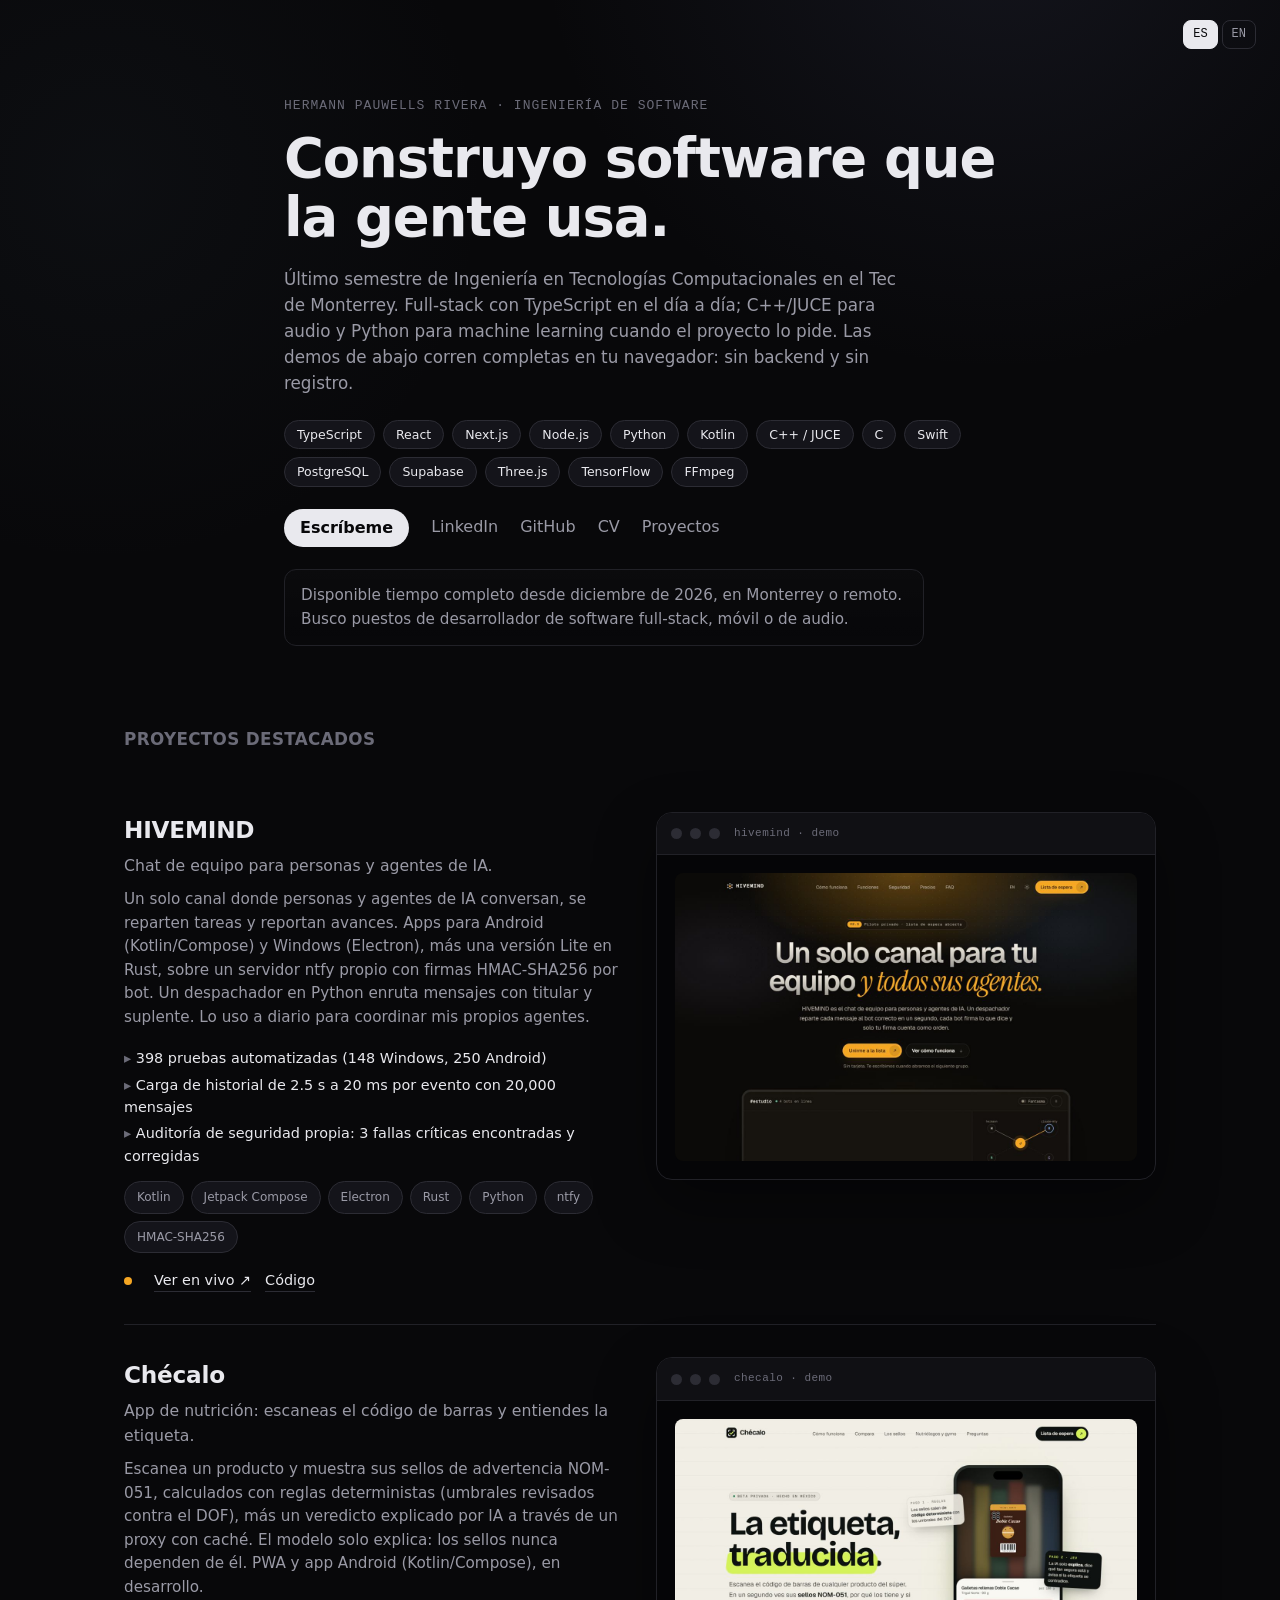
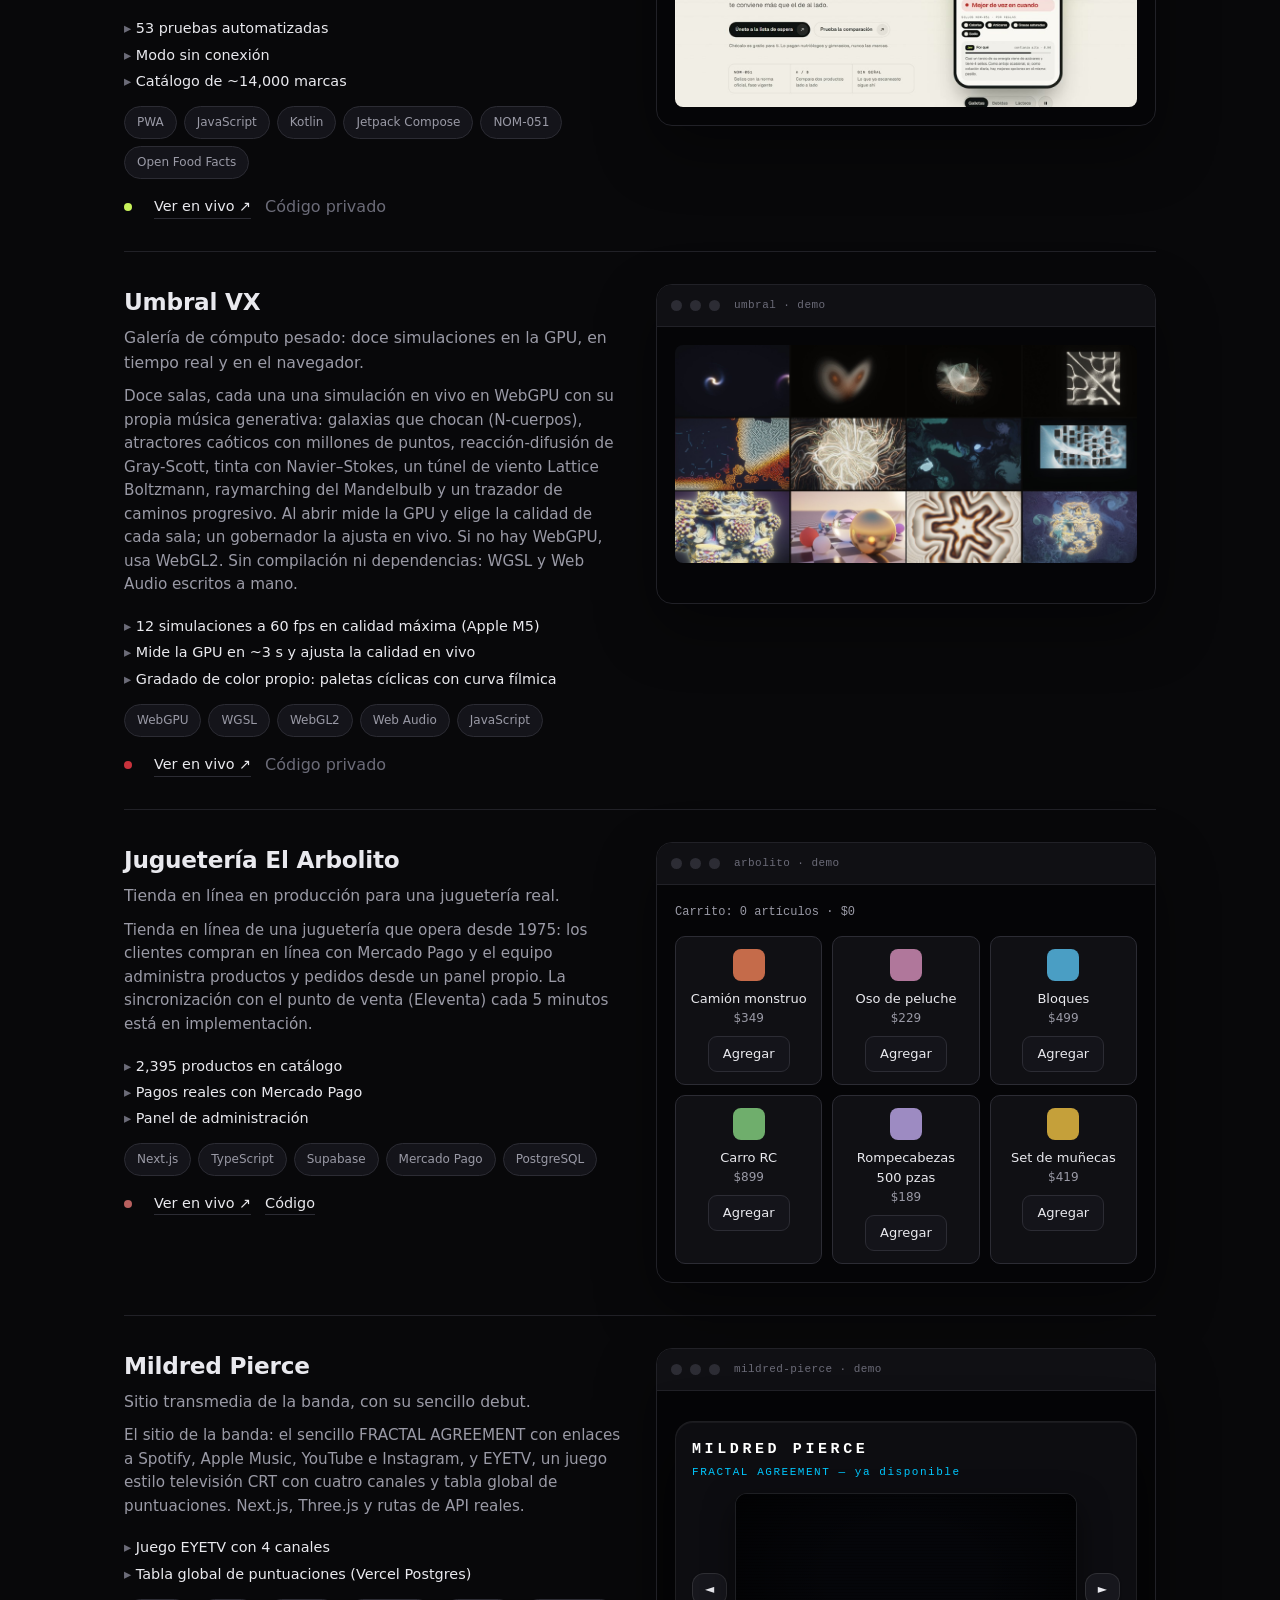
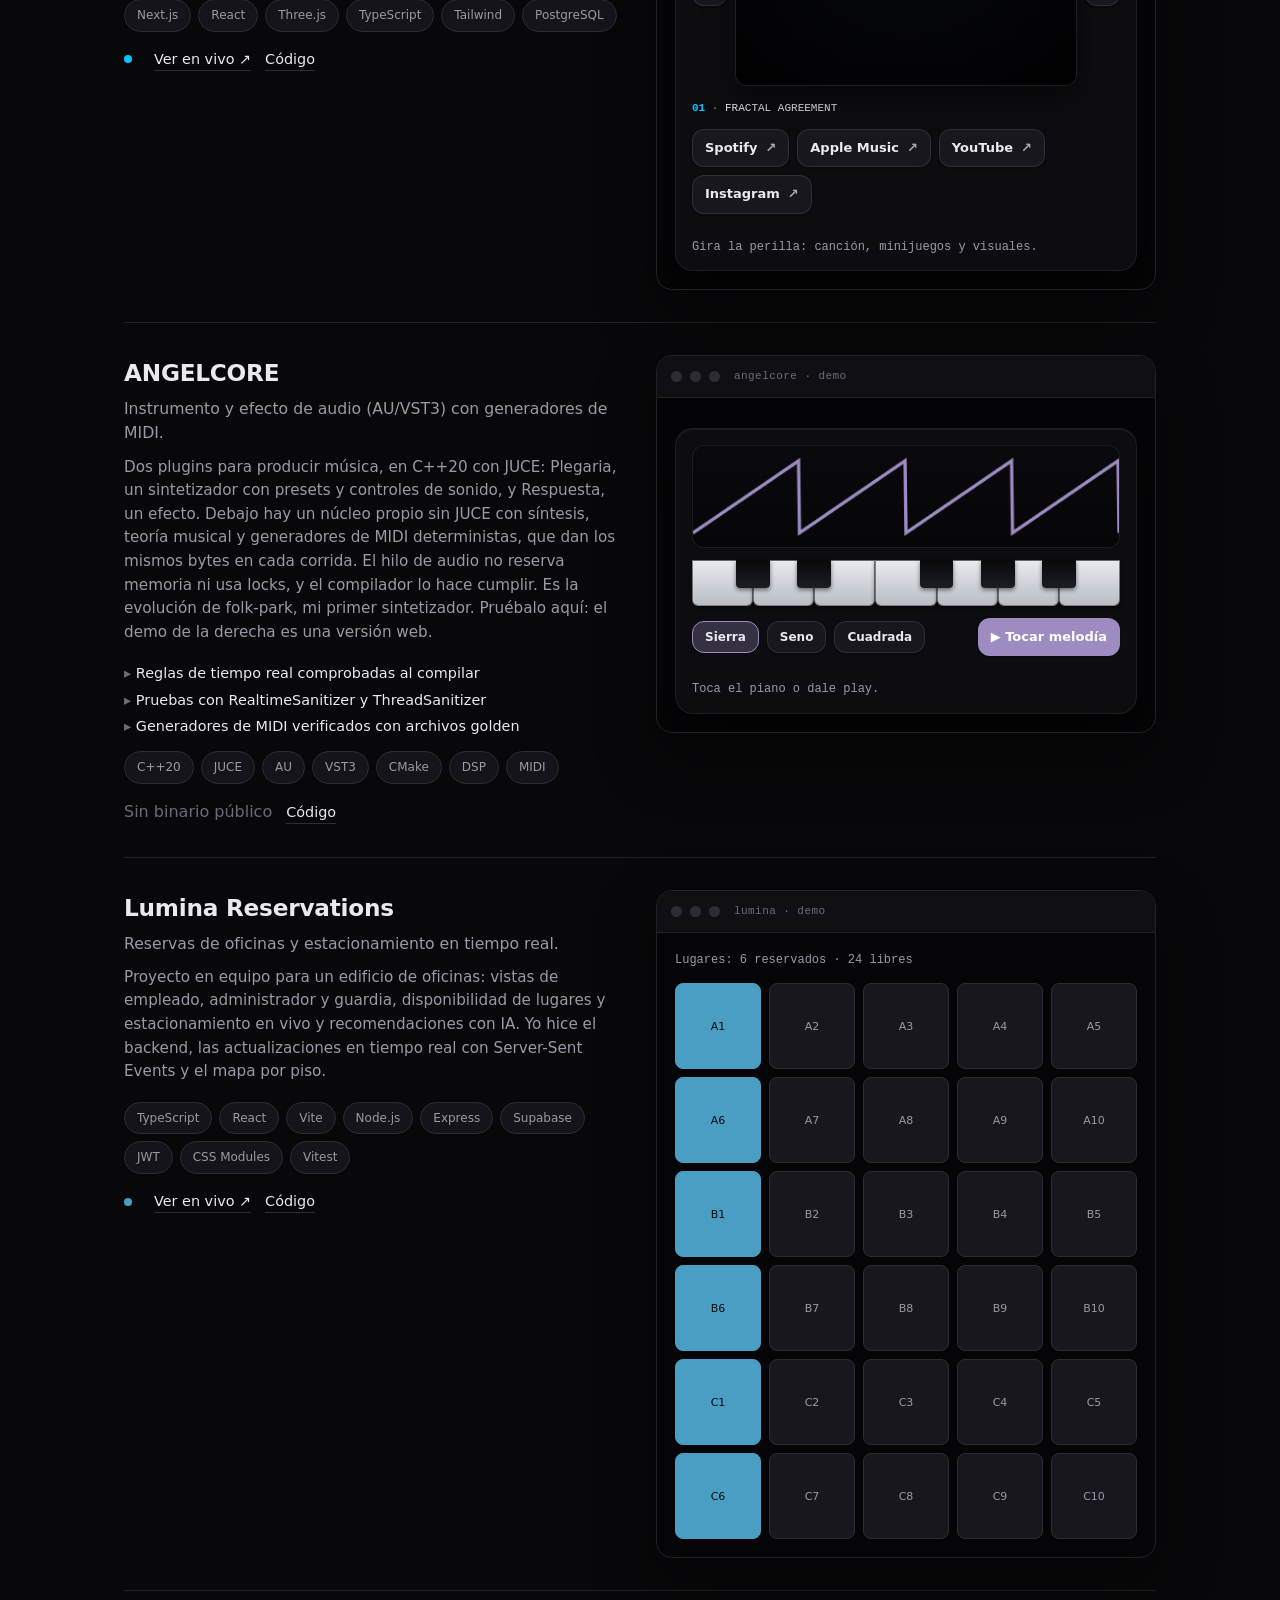
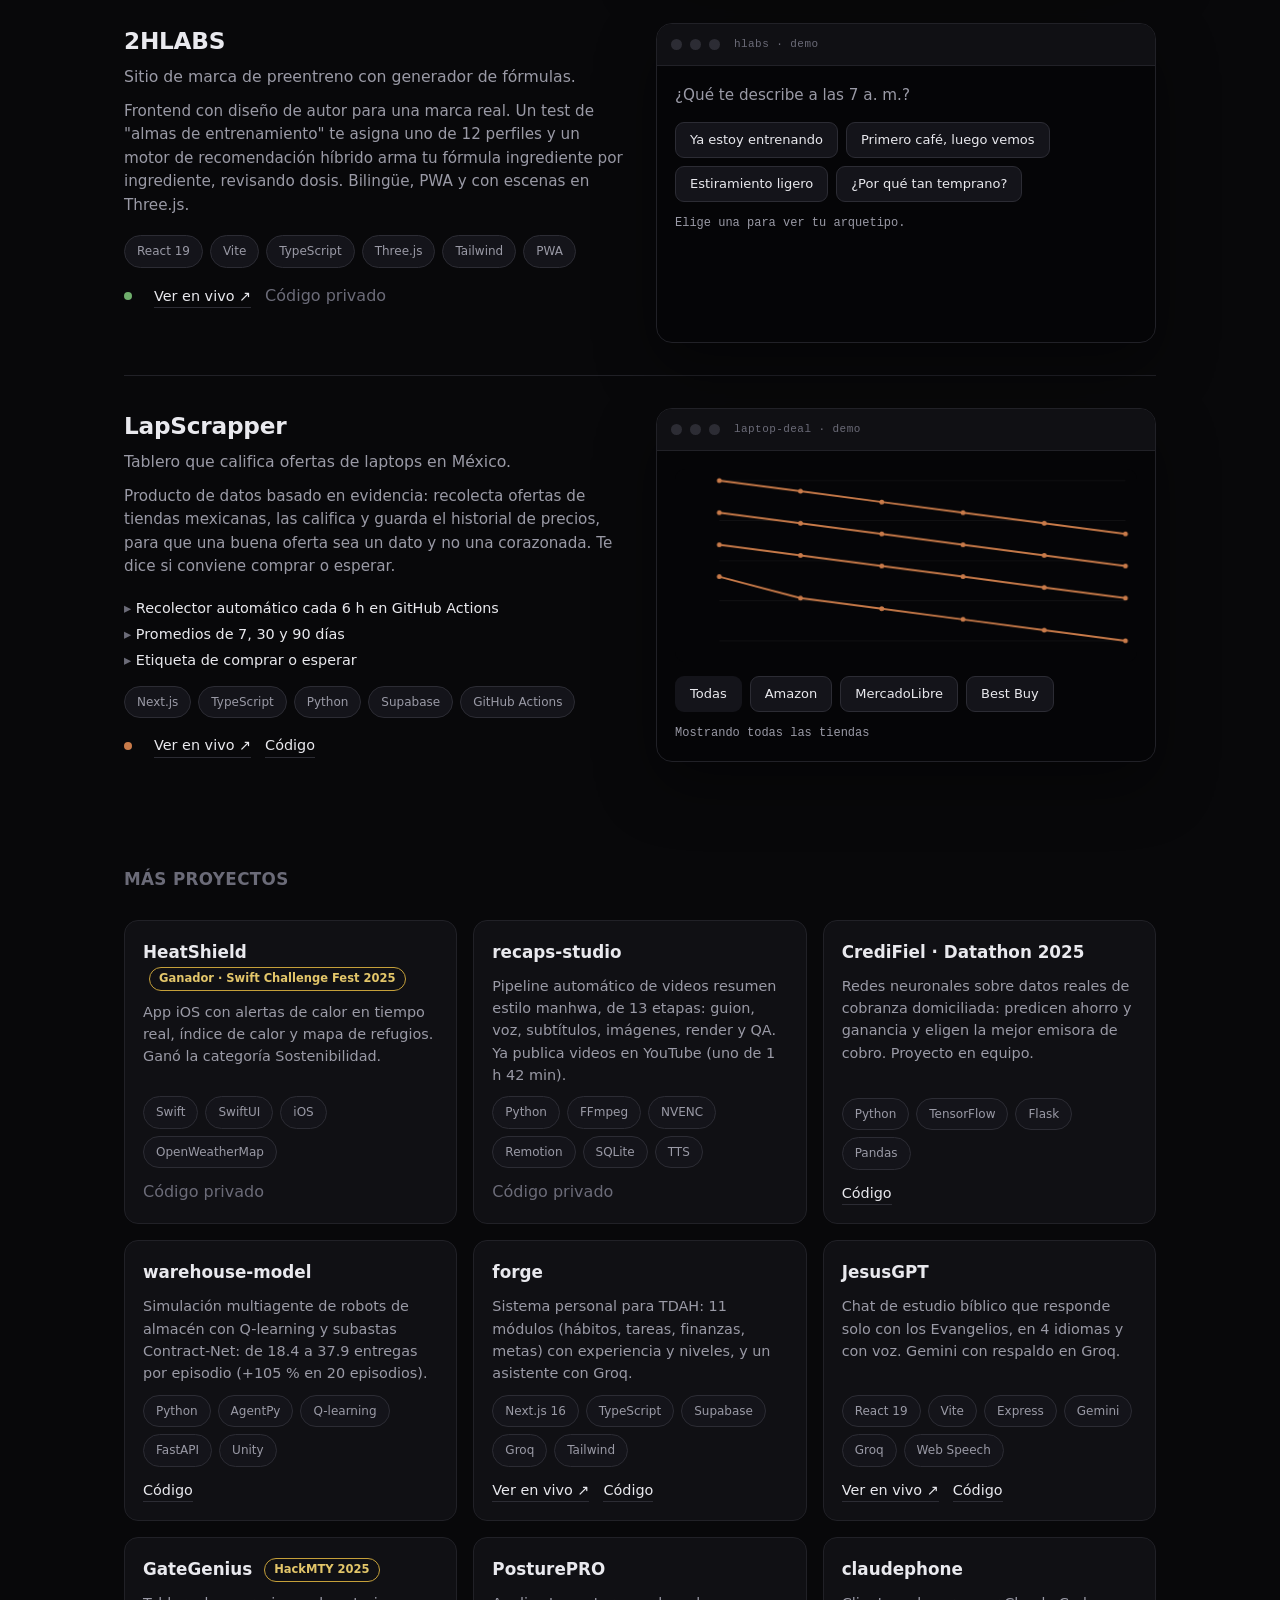
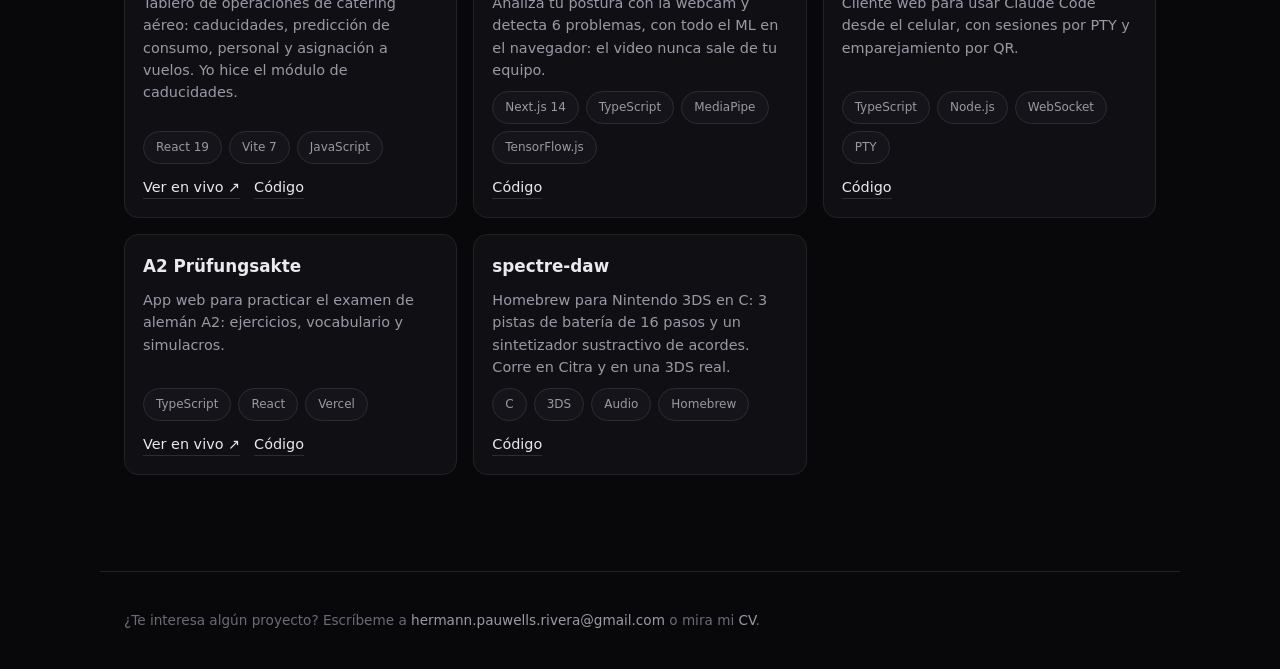
==== index.html @ fb9c46e5 "Cambia folk-park por ANGELCORE y arregla el piano mudo" ====
<!doctype html>
<html lang="es">
<head>
  <meta charset="utf-8" />
  <meta name="viewport" content="width=device-width, initial-scale=1" />
  <meta name="color-scheme" content="dark" />
  <meta name="theme-color" content="#08080a" />
  <title>Hermann Pauwells Rivera · Proyectos de software</title>
  <meta name="description" content="Proyectos de Hermann Pauwells Rivera: full-stack TypeScript, apps móviles, audio en C++/JUCE y machine learning. Demos en vivo que corren en tu navegador." />
  <link rel="canonical" href="https://hermannpr.github.io/best-works/" />
  <link rel="alternate" hreflang="es" href="https://hermannpr.github.io/best-works/" />
  <link rel="alternate" hreflang="en" href="https://hermannpr.github.io/best-works/en/" />
  <link rel="alternate" hreflang="x-default" href="https://hermannpr.github.io/best-works/" />
  <meta property="og:type" content="profile" />
  <meta property="og:title" content="Hermann Pauwells Rivera · Proyectos de software" />
  <meta property="og:description" content="Proyectos de Hermann Pauwells Rivera: full-stack TypeScript, apps móviles, audio en C++/JUCE y machine learning. Demos en vivo que corren en tu navegador." />
  <meta property="og:url" content="https://hermannpr.github.io/best-works/" />
  <meta property="og:locale" content="es_MX" />
  <meta property="og:image" content="https://hermannpr.github.io/files/og-fullstack.png" />
  <meta property="og:image:width" content="1200" />
  <meta property="og:image:height" content="630" />
  <meta name="twitter:card" content="summary_large_image" />
  <link rel="icon" href="data:image/svg+xml,%3Csvg xmlns='http://www.w3.org/2000/svg' viewBox='0 0 64 64'%3E%3Crect width='64' height='64' rx='14' fill='%2308080a'/%3E%3Ctext x='32' y='44' font-family='Helvetica,Arial,sans-serif' font-size='34' font-weight='700' text-anchor='middle' fill='%23e9e9ee'%3EH%3C/text%3E%3C/svg%3E" />
  <link rel="stylesheet" href="assets/styles.css?v=20261027c" />
  <script type="application/ld+json">{"@context": "https://schema.org", "@type": "ProfilePage", "url": "https://hermannpr.github.io/best-works/", "inLanguage": "es", "mainEntity": {"@type": "Person", "name": "Hermann Pauwells Rivera", "jobTitle": "Desarrollador de software full-stack", "url": "https://hermannpr.github.io/", "email": "mailto:hermann.pauwells.rivera@gmail.com", "alumniOf": {"@type": "CollegeOrUniversity", "name": "Tecnológico de Monterrey"}, "address": {"@type": "PostalAddress", "addressLocality": "Monterrey", "addressCountry": "MX"}, "sameAs": ["https://github.com/HermannPR", "https://www.linkedin.com/in/hermann-pauwells-rivera"]}}</script>
</head>
<body>
  <div class="bg-glow" aria-hidden="true"></div>

  <nav class="lang-switch" aria-label="Idioma">
    <a href="" hreflang="es" lang="es" aria-current="true">ES</a>
    <a href="en/" hreflang="en" lang="en">EN</a>
  </nav>

  <header class="hero">
    <p class="eyebrow">Hermann Pauwells Rivera · Ingeniería de software</p>
    <h1>Construyo software que la gente usa.</h1>
    <p class="lede">Último semestre de Ingeniería en Tecnologías Computacionales en el Tec de Monterrey. Full-stack con TypeScript en el día a día; C++/JUCE para audio y Python para machine learning cuando el proyecto lo pide. Las demos de abajo corren completas en tu navegador: sin backend y sin registro.</p>
    <div class="stack" id="stack-badges"></div>
    <nav class="links">
      <a class="primary" href="mailto:hermann.pauwells.rivera@gmail.com">Escríbeme</a>
      <a href="https://www.linkedin.com/in/hermann-pauwells-rivera" rel="noopener">LinkedIn</a>
      <a href="https://github.com/HermannPR" rel="noopener">GitHub</a>
      <a href="https://hermannpr.github.io/" rel="noopener">CV</a>
      <a href="#projects">Proyectos</a>
    </nav>
    <p class="open-to">Disponible tiempo completo desde diciembre de 2026, en Monterrey o remoto. Busco puestos de desarrollador de software full-stack, móvil o de audio.</p>
  </header>

  <main id="projects">
    <section class="section">
      <h2 class="section-title">Proyectos destacados</h2>
      <div id="featured"></div>
    </section>

    <section class="section">
      <h2 class="section-title">Más proyectos</h2>
      <div id="grid" class="grid"></div>
    </section>
  </main>

  <footer>
    <p>¿Te interesa algún proyecto? Escríbeme a <a href="mailto:hermann.pauwells.rivera@gmail.com">hermann.pauwells.rivera@gmail.com</a> o mira mi <a href="https://hermannpr.github.io/">CV</a>.</p>
  </footer>

  <script src="assets/data.js?v=20261027c"></script>
  <script src="assets/app.js?v=20261027c"></script>
</body>
</html>
---- assets/styles.css ----
:root {
  --bg: #08080a;
  --bg-2: #0d0d11;
  --panel: #101014;
  --panel-2: #14141a;
  --line: #212127;
  --line-2: #2c2c34;
  --text: #e9e9ee;
  --muted: #9a9aa6;
  --dim: #6b6b78;
  --font: -apple-system, "SF Pro Display", "Avenir Next", "Inter", system-ui, sans-serif;
  --mono: "SF Mono", ui-monospace, "JetBrains Mono", Menlo, monospace;
}

* { box-sizing: border-box; }

html { scroll-behavior: smooth; }

body {
  margin: 0;
  background: var(--bg);
  color: var(--text);
  font-family: var(--font);
  -webkit-font-smoothing: antialiased;
  line-height: 1.55;
}

a { color: inherit; text-decoration: none; }

.bg-glow {
  position: fixed;
  inset: 0;
  z-index: -1;
  pointer-events: none;
  background:
    radial-gradient(60vw 60vw at 78% -10%, rgba(90, 96, 140, 0.14), transparent 60%),
    radial-gradient(50vw 50vw at 8% 20%, rgba(70, 90, 110, 0.08), transparent 60%),
    var(--bg);
}

.hero {
  max-width: 760px;
  margin: 0 auto;
  padding: 96px 24px 40px;
}

.eyebrow {
  margin: 0 0 14px;
  color: var(--dim);
  font-family: var(--mono);
  font-size: 13px;
  letter-spacing: 0.08em;
  text-transform: uppercase;
}

h1 {
  margin: 0 0 18px;
  font-size: clamp(2rem, 5.5vw, 3.4rem);
  font-weight: 650;
  letter-spacing: -0.02em;
  line-height: 1.08;
}

.lede {
  margin: 0 0 24px;
  color: var(--muted);
  font-size: 1.05rem;
  max-width: 620px;
}

.stack {
  display: flex;
  flex-wrap: wrap;
  gap: 8px;
  margin-bottom: 22px;
}

.stack .badge {
  background: var(--panel-2);
  border: 1px solid var(--line-2);
  color: var(--text);
  border-radius: 999px;
  padding: 4px 12px;
  font-size: 12.5px;
  font-weight: 500;
}

.links {
  display: flex;
  flex-wrap: wrap;
  align-items: center;
  gap: 10px 22px;
  margin-bottom: 22px;
}

.links a.primary {
  color: var(--bg);
  background: var(--text);
  border: none;
  border-radius: 999px;
  padding: 7px 16px;
  font-weight: 600;
}
.links a.primary:hover { color: var(--bg); background: #fff; }

.links a {
  color: var(--muted);
  border-bottom: 1px solid transparent;
  transition: color 0.2s, border-color 0.2s;
}
.links a:hover { color: var(--text); border-color: var(--line-2); }

.open-to {
  padding: 14px 16px;
  border: 1px solid var(--line);
  border-radius: 12px;
  background: linear-gradient(180deg, rgba(255,255,255,0.015), rgba(255,255,255,0));
  color: var(--muted);
  font-size: 0.95rem;
  max-width: 640px;
}

main { max-width: 1080px; margin: 0 auto; padding: 24px; }

.section { margin-bottom: 72px; }

.section-title {
  margin: 0 0 28px;
  font-size: 1.05rem;
  font-weight: 600;
  letter-spacing: 0.02em;
  color: var(--dim);
  text-transform: uppercase;
}

.feature {
  display: grid;
  grid-template-columns: 1fr 1fr;
  gap: 32px;
  align-items: start;
  padding: 32px 0;
  border-top: 1px solid var(--line);
}

.feature:first-of-type { border-top: none; }

.feature .info { min-width: 0; }

.feature h3 {
  margin: 0 0 6px;
  font-size: 1.45rem;
  font-weight: 650;
  letter-spacing: -0.01em;
}

.feature .tagline {
  margin: 0 0 10px;
  color: var(--muted);
  font-size: 0.98rem;
}

.feature .desc {
  margin: 0 0 18px;
  color: var(--muted);
  font-size: 0.95rem;
}

.meta {
  display: flex;
  flex-wrap: wrap;
  gap: 7px;
  margin-bottom: 16px;
}

.chip {
  background: var(--panel-2);
  border: 1px solid var(--line-2);
  border-radius: 999px;
  padding: 3px 10px;
  font-size: 12px;
  color: var(--muted);
}

.actions {
  display: flex;
  gap: 14px;
  align-items: center;
}

.actions a {
  font-size: 0.9rem;
  color: var(--text);
  border-bottom: 1px solid var(--line-2);
  transition: border-color 0.2s;
}
.actions a:hover { border-color: var(--text); }

.actions .demo-dot {
  width: 8px; height: 8px; border-radius: 50%;
  display: inline-block; margin-right: 8px;
}

/* Demo panes */
.demo {
  background: #050507;
  border: 1px solid var(--line);
  border-radius: 16px;
  overflow: hidden;
  min-height: 320px;
  position: relative;
  box-shadow: 0 24px 60px rgba(0,0,0,0.4);
}

.demo-bar {
  display: flex;
  align-items: center;
  gap: 8px;
  padding: 12px 14px;
  border-bottom: 1px solid var(--line);
  background: var(--panel);
}

.demo-bar .dot {
  width: 11px; height: 11px; border-radius: 50%;
  background: var(--line-2);
}

.demo-bar .title {
  font-family: var(--mono);
  font-size: 11px;
  color: var(--dim);
  margin-left: 6px;
  letter-spacing: 0.04em;
}

.demo-body { padding: 18px; }

.demo canvas {
  width: 100%;
  height: auto;
  display: block;
  border-radius: 10px;
  background: #050507;
}

.controls {
  display: flex;
  gap: 8px;
  flex-wrap: wrap;
  margin-top: 14px;
}

.btn {
  background: var(--panel-2);
  border: 1px solid var(--line-2);
  color: var(--text);
  font: inherit;
  font-size: 13px;
  padding: 7px 14px;
  border-radius: 9px;
  cursor: pointer;
  transition: background 0.15s, border-color 0.15s, transform 0.05s;
}
.btn:hover { background: #1a1a22; border-color: #3a3a46; }
.btn:active { transform: translateY(1px); }
.btn.primary { border-color: transparent; }

.readout {
  font-family: var(--mono);
  font-size: 12px;
  color: var(--muted);
  margin-top: 12px;
  min-height: 16px;
}

/* Grid of smaller things */
.grid {
  display: grid;
  grid-template-columns: repeat(3, 1fr);
  gap: 16px;
}

.card {
  background: var(--panel);
  border: 1px solid var(--line);
  border-radius: 14px;
  padding: 18px;
  display: flex;
  flex-direction: column;
  gap: 10px;
  transition: border-color 0.2s, transform 0.15s;
}
.card:hover { border-color: var(--line-2); transform: translateY(-2px); }

.card h4 { margin: 0; font-size: 1.05rem; font-weight: 600; }
.card p { margin: 0; color: var(--muted); font-size: 0.9rem; flex: 1; }
.card .meta { margin-bottom: 2px; }

footer {
  max-width: 1080px;
  margin: 0 auto;
  padding: 24px;
  color: var(--dim);
  font-size: 0.85rem;
  border-top: 1px solid var(--line);
}
footer a { color: var(--muted); }
footer a:hover { color: var(--text); }

@media (max-width: 860px) {
  .feature { grid-template-columns: 1fr; }
  .grid { grid-template-columns: 1fr 1fr; }
}

@media (max-width: 560px) {
  .grid { grid-template-columns: 1fr; }
  .hero { padding: 64px 20px 24px; }
}
/* --- Premium demo shell (light "faceplate" on the dark page) --- */
.premium-demo {
  --accent: #9d8bc2;
  background: #0d0d11;
  color: #e9e9ee;
  border: 1px solid rgba(255, 255, 255, 0.07);
  border-radius: 18px;
  box-shadow: 0 26px 60px rgba(0, 0, 0, 0.6), inset 0 1px 0 rgba(255, 255, 255, 0.05);
  padding: 16px 16px 14px;
  margin-top: 12px;
}
.synth.premium-demo { display: flex; flex-direction: column; gap: 12px; }

.pbtn {
  position: relative;
  overflow: hidden;
  cursor: pointer;
  font: inherit;
  font-size: 13px;
  font-weight: 550;
  color: #e9e9ee;
  background: #17171d;
  border: 1px solid rgba(255, 255, 255, 0.1);
  border-radius: 12px;
  padding: 8px 12px;
  transition: transform 0.14s ease, box-shadow 0.14s ease, border-color 0.14s ease;
  box-shadow: 0 1px 2px rgba(0, 0, 0, 0.4);
}
.pbtn:hover { transform: translateY(-1px); box-shadow: 0 8px 20px rgba(0, 0, 0, 0.55); }
.pbtn:active { transform: translateY(0) scale(0.98); }
.pbtn:focus-visible { outline: 2px solid var(--accent); outline-offset: 2px; }
.pbtn.active { border-color: var(--accent); background: color-mix(in srgb, var(--accent) 24%, #141419); }
.pbtn.primary { background: var(--accent); color: #fff; border-color: transparent; }
.ripple {
  position: absolute;
  border-radius: 999px;
  background: var(--accent);
  opacity: 0.35;
  transform: scale(0);
  pointer-events: none;
  animation: ripp 0.62s ease-out;
}
@keyframes ripp { to { transform: scale(2.4); opacity: 0; } }

.waves { display: flex; gap: 8px; flex-wrap: wrap; }
.wave { display: flex; align-items: center; gap: 8px; }
.wave canvas.mini-wave { display: block; }

.keys { position: relative; height: 64px; user-select: none; touch-action: none; }
.key { position: absolute; top: 0; bottom: 0; border-radius: 0 0 5px 5px; }
.key.white { background: #cfd2d8; border: 1px solid rgba(0, 0, 0, 0.4); }
.key.white.on { background: color-mix(in srgb, var(--accent) 40%, #cfd2d8); }
.key.black { height: 62%; background: #23262d; border-radius: 0 0 4px 4px; z-index: 2; }
.key.black.on { background: var(--accent); }

.scopes { display: flex; flex-direction: column; gap: 8px; }
.scopes canvas { width: 100%; height: auto; background: #09090d; border: 1px solid rgba(255, 255, 255, 0.08); border-radius: 10px; }

.melodies { display: flex; gap: 8px; flex-wrap: wrap; }
.knobs { display: flex; gap: 20px; flex-wrap: wrap; }
.knobs label { display: flex; flex-direction: column; gap: 5px; font-size: 12px; color: #9a9aa6; font-weight: 600; }
.knobs input[type="range"] { accent-color: var(--accent); width: 170px; }
.readout { font-family: var(--mono); font-size: 12px; color: #9a9aa6; }

.synth.v2 { gap: 10px; }
.premium-demo .scope { width: 100%; height: auto; background: #09090d; border: 1px solid rgba(255, 255, 255, 0.08); border-radius: 10px; }
.row { display: flex; align-items: center; gap: 10px; justify-content: space-between; }
.chip { padding: 6px 12px; font-size: 12px; }

.synth.v3 .vrow { display: flex; gap: 12px; align-items: stretch; }
.vkeys { display: flex; flex-direction: column; width: 58px; gap: 2px; }
.vkeys .key { position: relative; top: auto; bottom: auto; border-radius: 6px; }
.vkeys .key.white { background: #fff; border: 1px solid rgba(0, 0, 0, 0.12); }
.vkeys .key.black { height: auto; flex: 1; background: #23262d; margin-right: 20px; z-index: auto; border-radius: 6px; }
.vkeys .key.white.on, .vkeys .key.black.on { background: var(--accent); }
.figures { display: flex; flex-direction: column; gap: 8px; flex: 1; min-width: 0; }
.figures canvas { width: 100%; height: auto; background: #09090d; border: 1px solid rgba(255, 255, 255, 0.08); border-radius: 10px; }
.synth.v3 .wavefig { height: 150px; }

.synth.v4 .scope { width: 100%; height: auto; background: linear-gradient(180deg, #0a0a0e, #060608); border: 1px solid rgba(255, 255, 255, 0.08); border-radius: 12px; }
.piano { position: relative; height: 46px; user-select: none; touch-action: none; }
.pkey { position: absolute; top: 0; bottom: 0; border-radius: 0 0 6px 6px; cursor: pointer; }
.pkey.white { background: linear-gradient(180deg, #e7eaee, #b9bdc5); border: 1px solid rgba(0, 0, 0, 0.45); transition: background 0.08s; box-shadow: 0 2px 4px rgba(0, 0, 0, 0.5); }
.pkey.white.on, .pkey.white:active { background: color-mix(in srgb, var(--accent) 38%, #cfd2d8); }
.pkey.black { height: 60%; background: linear-gradient(180deg, #09090c, #1a1d24); z-index: 2; border-radius: 0 0 4px 4px; box-shadow: 0 2px 4px rgba(0, 0, 0, 0.5); }
.pkey.black.on { background: var(--accent); }

.band.premium-demo { --accent: #00c8ff; }
.band-head { display: flex; flex-direction: column; gap: 3px; }
.band-kicker { font-family: var(--mono); font-weight: 800; letter-spacing: 0.24em; font-size: 15px; color: #fff; }
.band-single { font-family: var(--mono); font-size: 11px; letter-spacing: 0.14em; color: var(--accent); }
.band-mid { display: flex; align-items: center; gap: 16px; }
.band-disc { flex: 0 0 96px; width: 96px; height: 96px; background: #0a0a0e; border: 1px solid rgba(255, 255, 255, 0.08); border-radius: 12px; }
.band-eq { flex: 1; min-width: 0; width: 100%; height: 96px; background: #0a0a0e; border: 1px solid rgba(255, 255, 255, 0.08); border-radius: 12px; }
.platforms { display: flex; flex-wrap: wrap; gap: 8px; }
.plat { display: inline-flex; align-items: center; gap: 8px; }
.plat span { opacity: 0.7; }
.tv-row { display: flex; }
.tvroom canvas { width: 100%; height: auto; background: #05060a; border: 1px solid rgba(255, 255, 255, 0.08); border-radius: 10px; margin-top: 8px; }
.tv-ctrl { display: flex; gap: 8px; margin-top: 8px; }

.band.premium-demo { display: flex; flex-direction: column; gap: 12px; }
.band .tvrow { display: flex; align-items: center; gap: 8px; }
.tv { flex: 1; position: relative; border-radius: 12px; overflow: hidden; background: #05060a; border: 1px solid rgba(255, 255, 255, 0.1); box-shadow: 0 12px 30px rgba(0, 0, 0, 0.5); }
.tv::before { content: ""; position: absolute; inset: 0; z-index: 2; pointer-events: none; background: repeating-linear-gradient(0deg, transparent, transparent 2px, rgba(0, 0, 0, 0.25) 2px, rgba(0, 0, 0, 0.25) 3px); }
.tv::after { content: ""; position: absolute; inset: 0; z-index: 2; pointer-events: none; background: radial-gradient(ellipse at 50% 42%, transparent 30%, rgba(0, 0, 0, 0.55) 75%, rgba(0, 0, 0, 0.85) 100%); }
.tv-screen { position: relative; width: 100%; aspect-ratio: 16 / 9; background: #05060a; }
.tv-screen iframe { position: absolute; inset: 0; width: 100%; height: 100%; border: 0; }
.tv-screen .tv-canvas { position: absolute; inset: 0; width: 100%; height: 100%; }
.tvbtn { flex: 0 0 auto; }
.game-btns { position: absolute; bottom: 8px; left: 0; right: 0; display: flex; justify-content: center; gap: 8px; z-index: 3; }
.game-btns .pbtn { padding: 6px 12px; }
.tv-info { margin-top: 2px; font-family: var(--mono); font-size: 11px; color: #9a9aa6; }
.tv-info .tv-index { color: var(--accent); font-weight: 700; }
.tv-info .tv-label { color: #e9e9ee; }

/* Language switch: real links to "/" (es) and "/en/" (en). */
.lang-switch {
  position: absolute;
  top: 20px;
  right: 24px;
  display: flex;
  gap: 4px;
  font-family: var(--mono);
  font-size: 12px;
}
.lang-switch a {
  padding: 4px 9px;
  border: 1px solid var(--line-2);
  border-radius: 8px;
  color: var(--muted);
}
.lang-switch a:hover { color: var(--text); }
.lang-switch a[aria-current="true"] { color: var(--bg); background: var(--text); border-color: var(--text); }

.award {
  display: inline-block;
  vertical-align: middle;
  margin-left: 6px;
  padding: 2px 9px;
  border: 1px solid #c5a03a;
  border-radius: 999px;
  color: #e3c66a;
  font-size: 11.5px;
  font-weight: 600;
  letter-spacing: 0;
}

.highlights {
  margin: 0 0 14px;
  padding: 0;
  list-style: none;
  display: flex;
  flex-direction: column;
  gap: 4px;
  font-size: 0.9rem;
  color: var(--text);
}
.highlights li::before { content: "▸ "; color: var(--dim); }

@media (prefers-reduced-motion: reduce) {
  html { scroll-behavior: auto; }
  *, *::before, *::after {
    animation-duration: 0.01ms !important;
    animation-iteration-count: 1 !important;
    transition-duration: 0.01ms !important;
  }
}
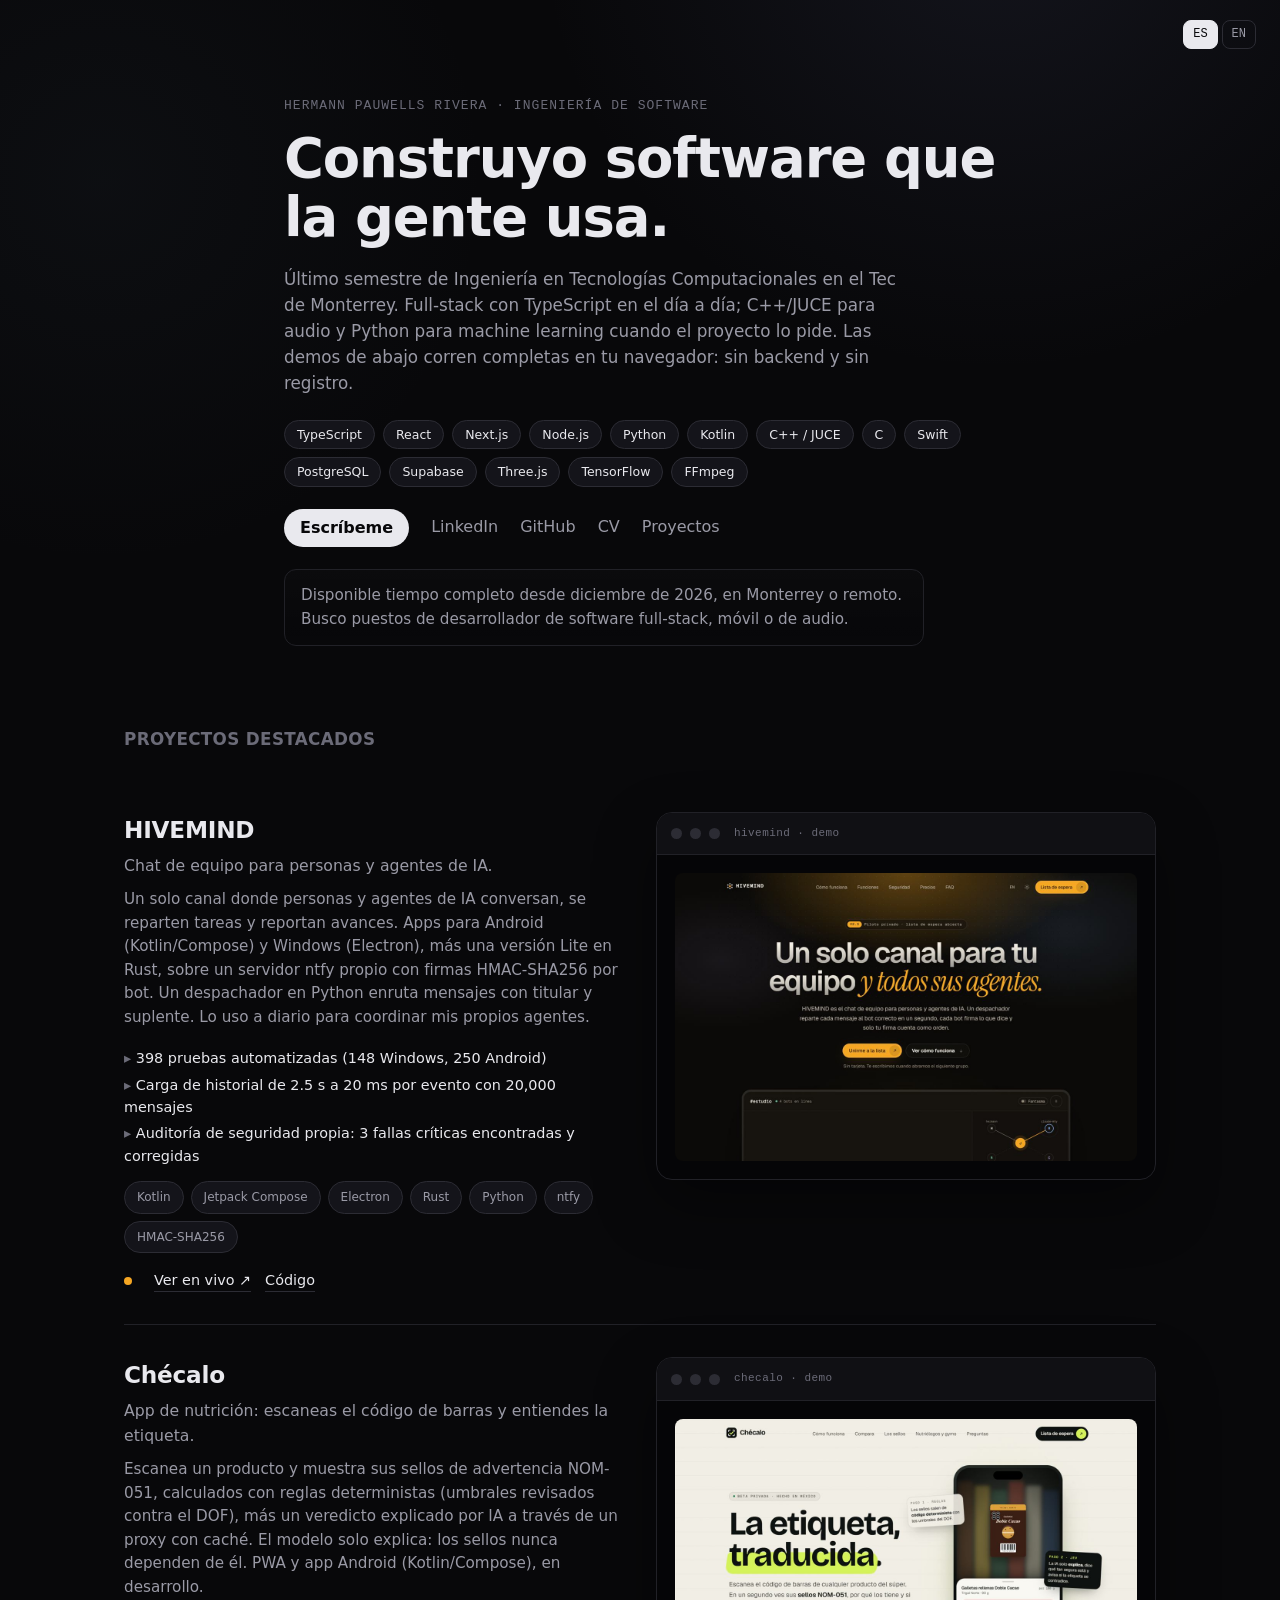
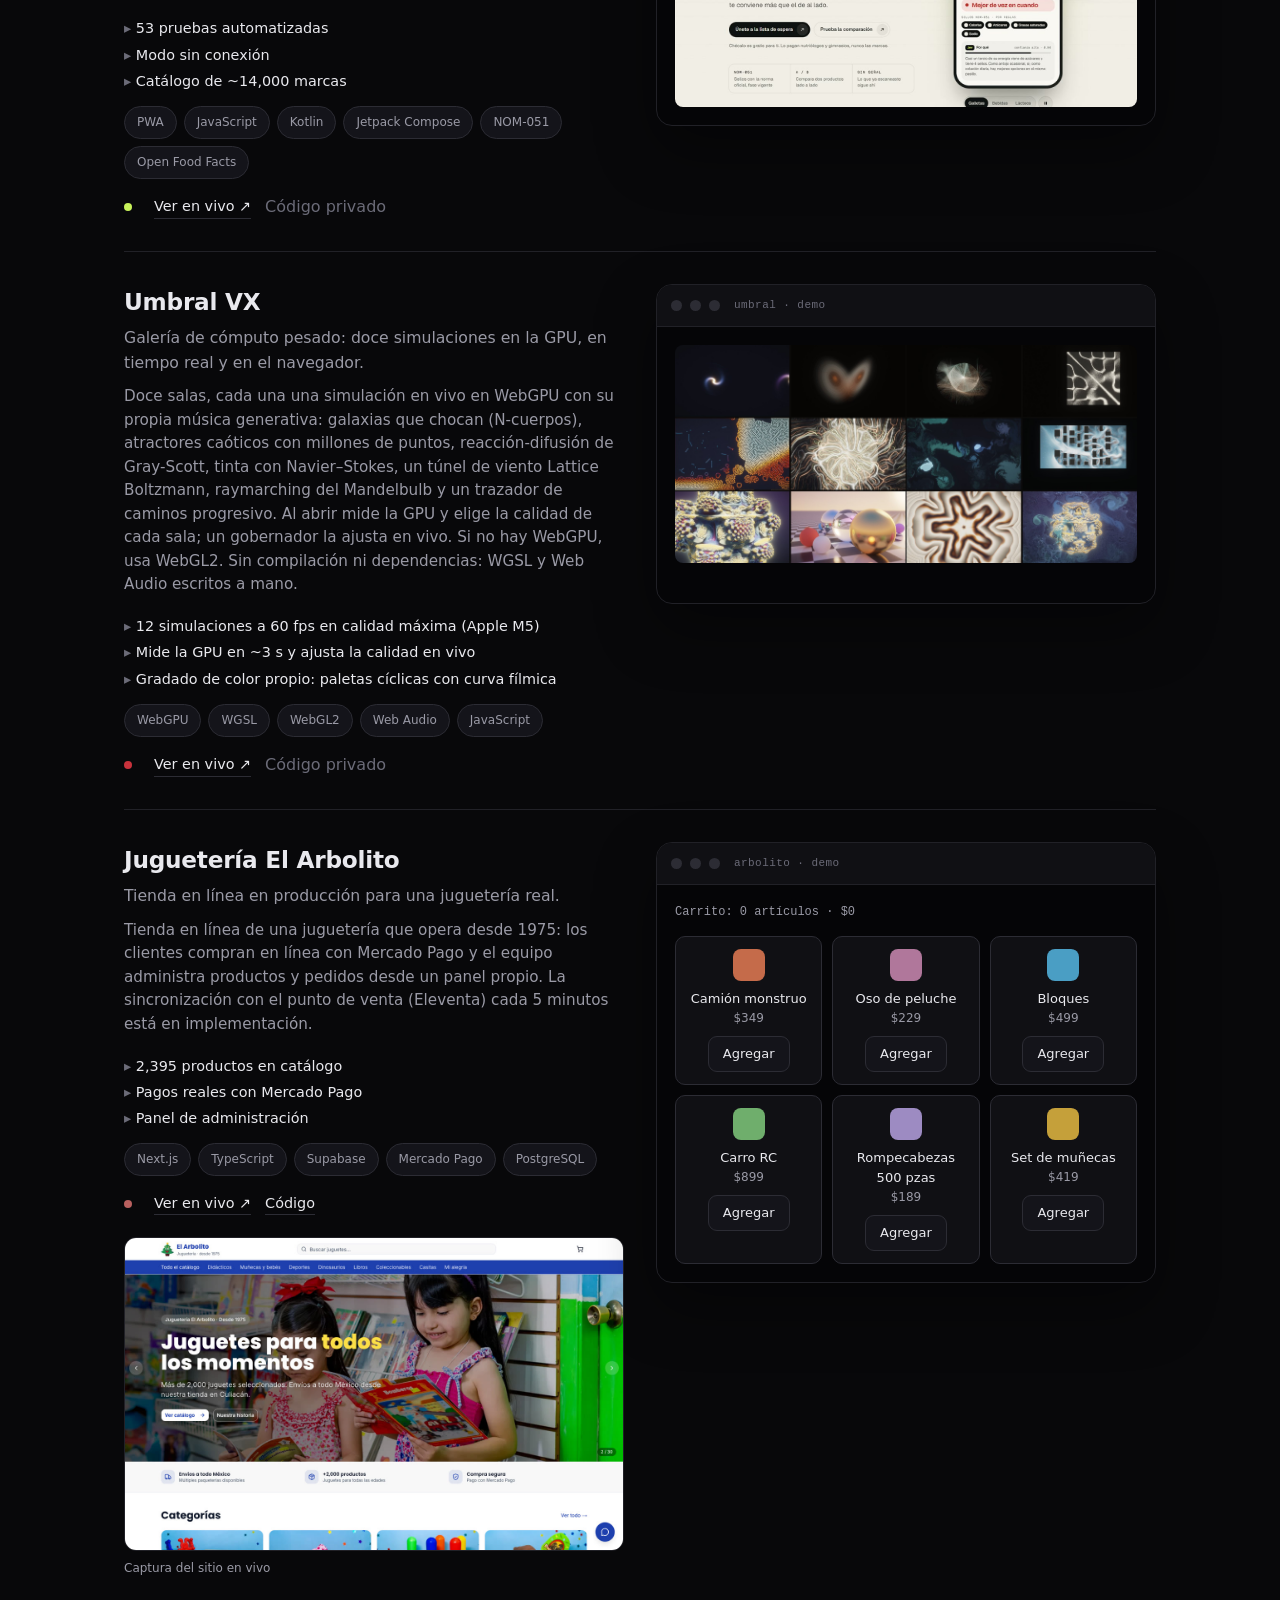
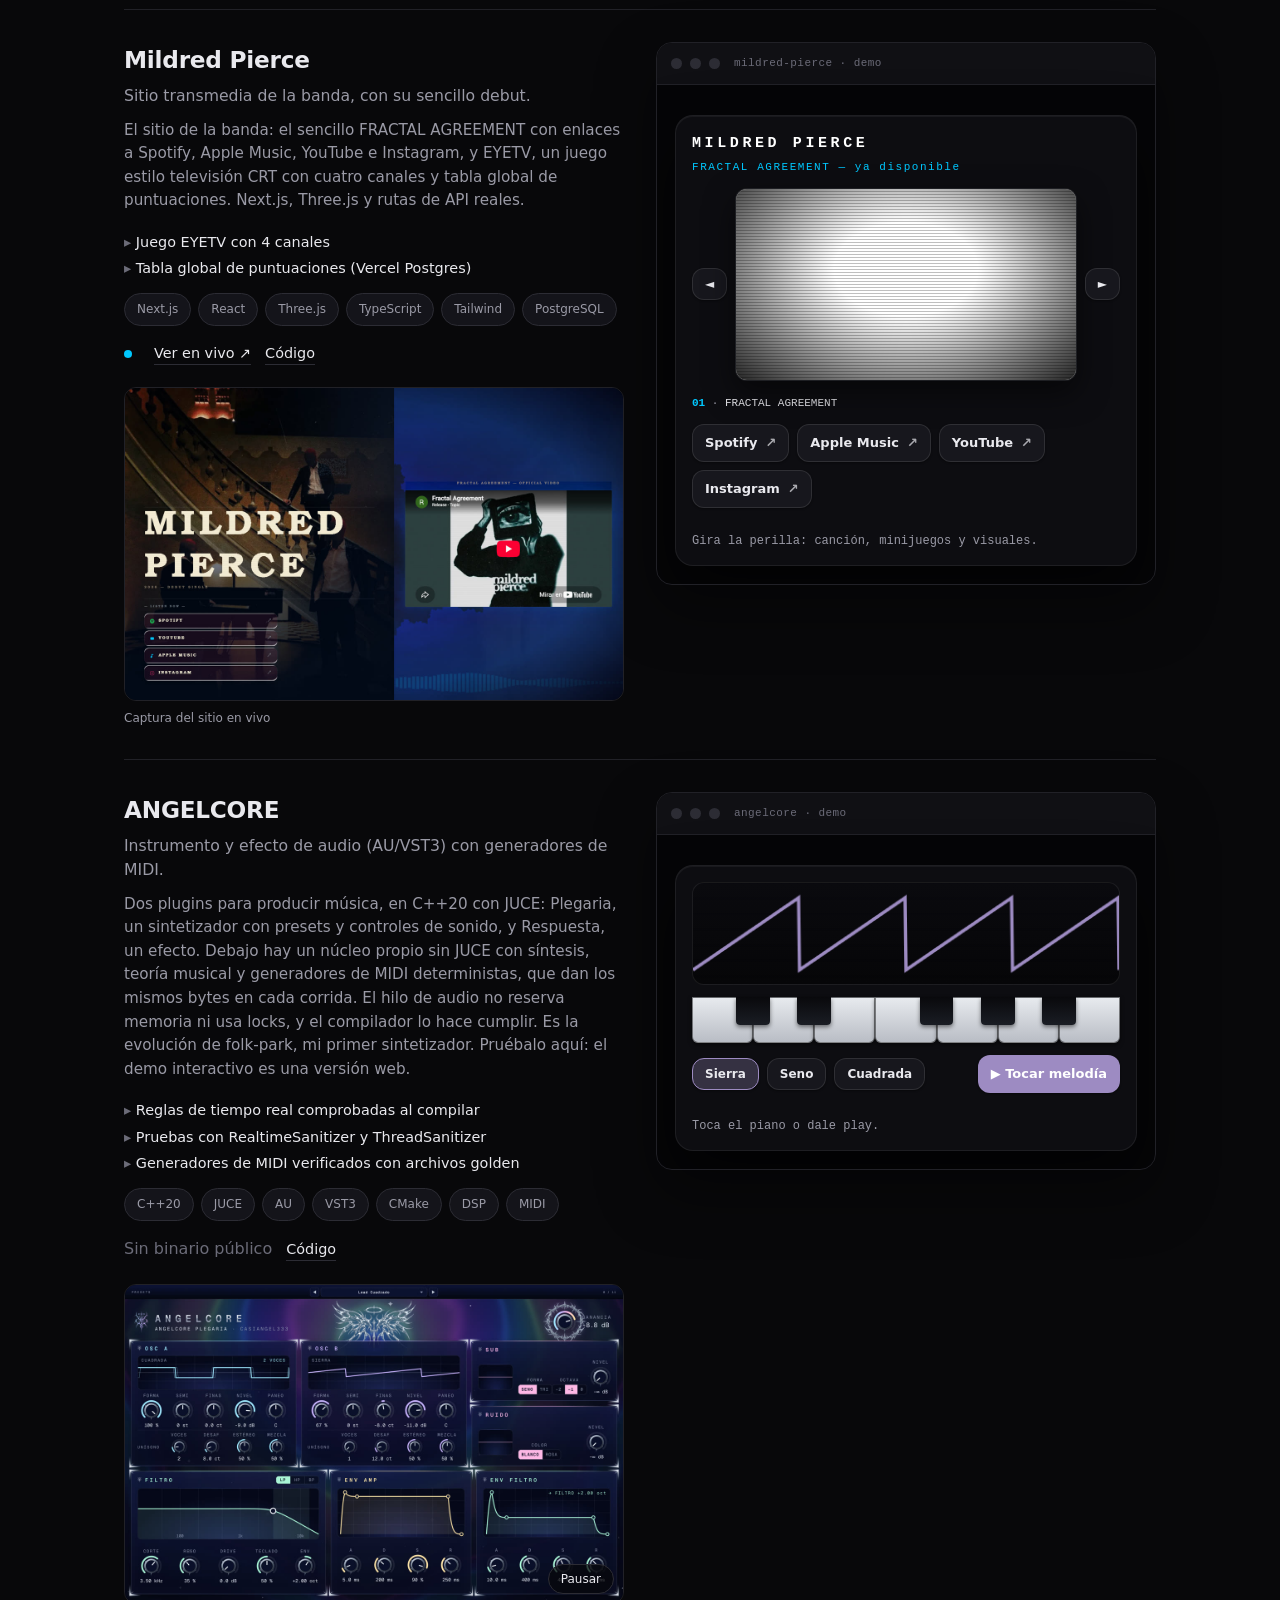
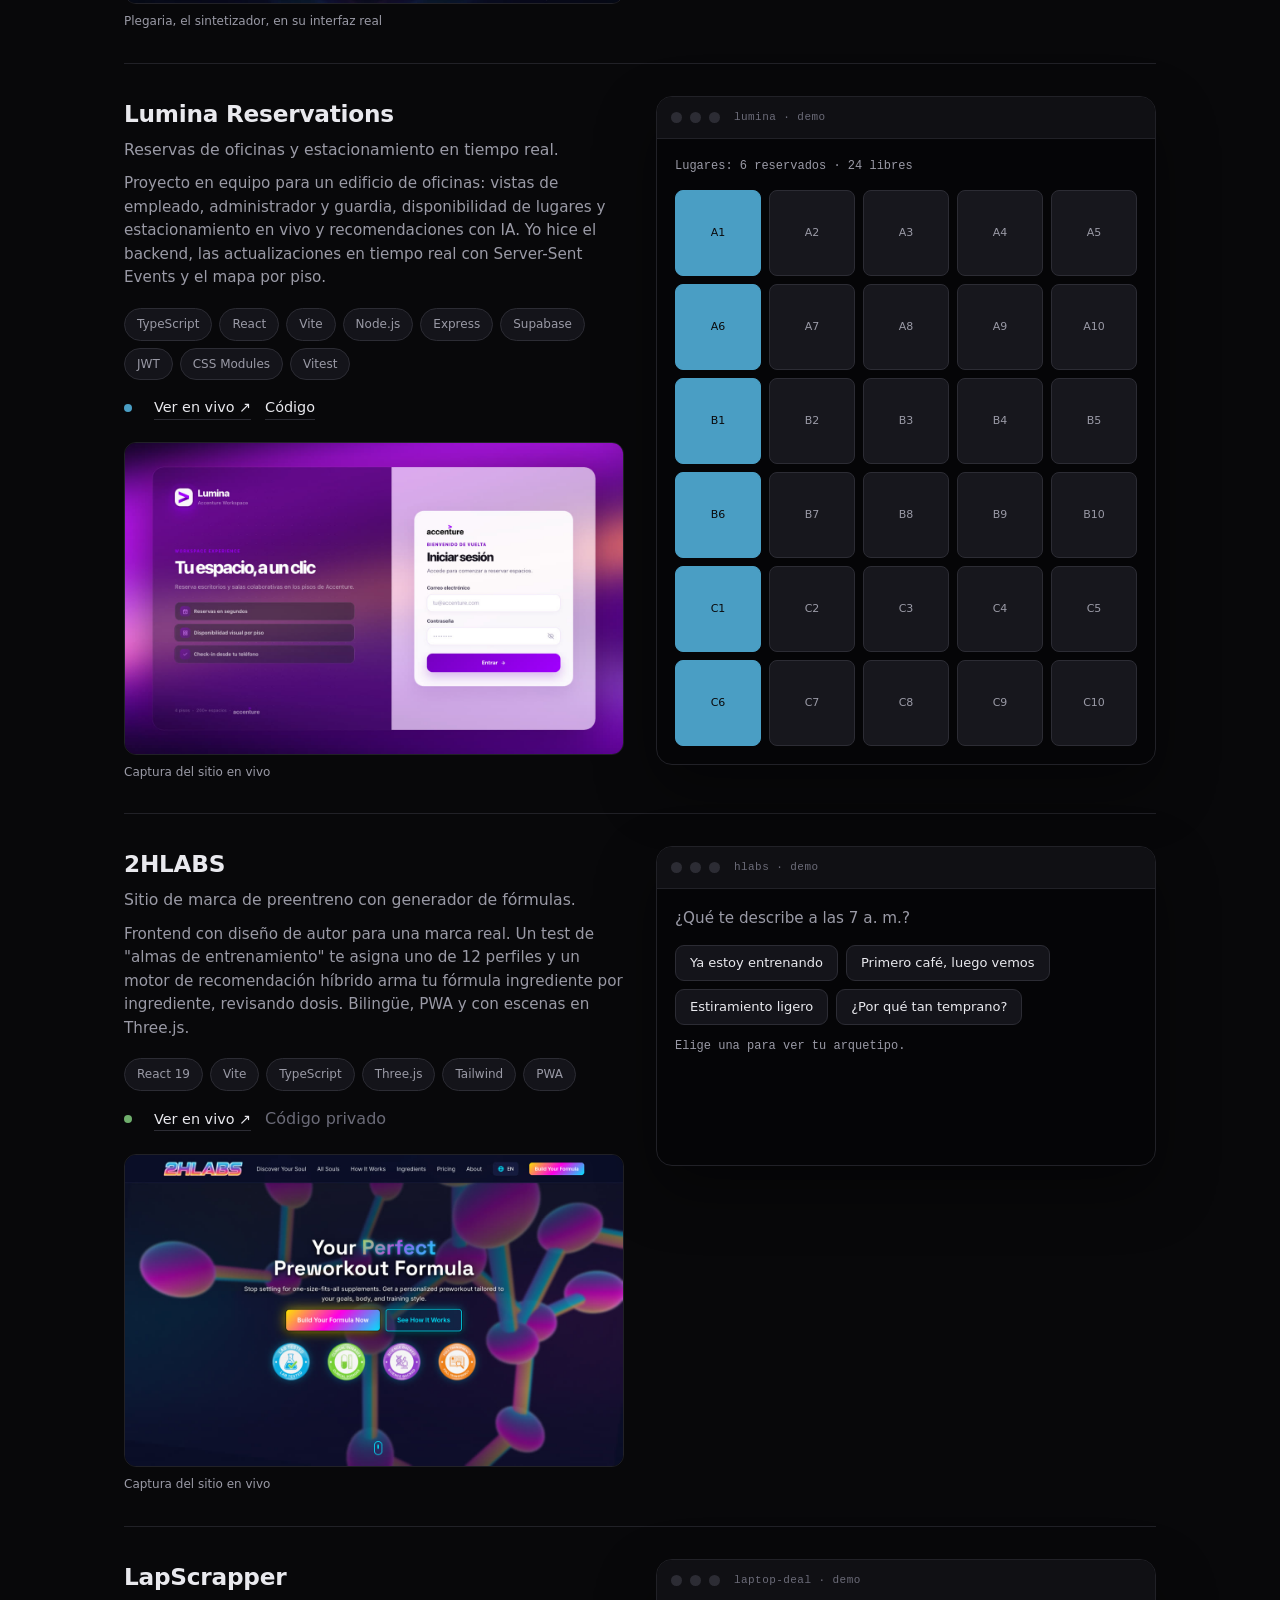
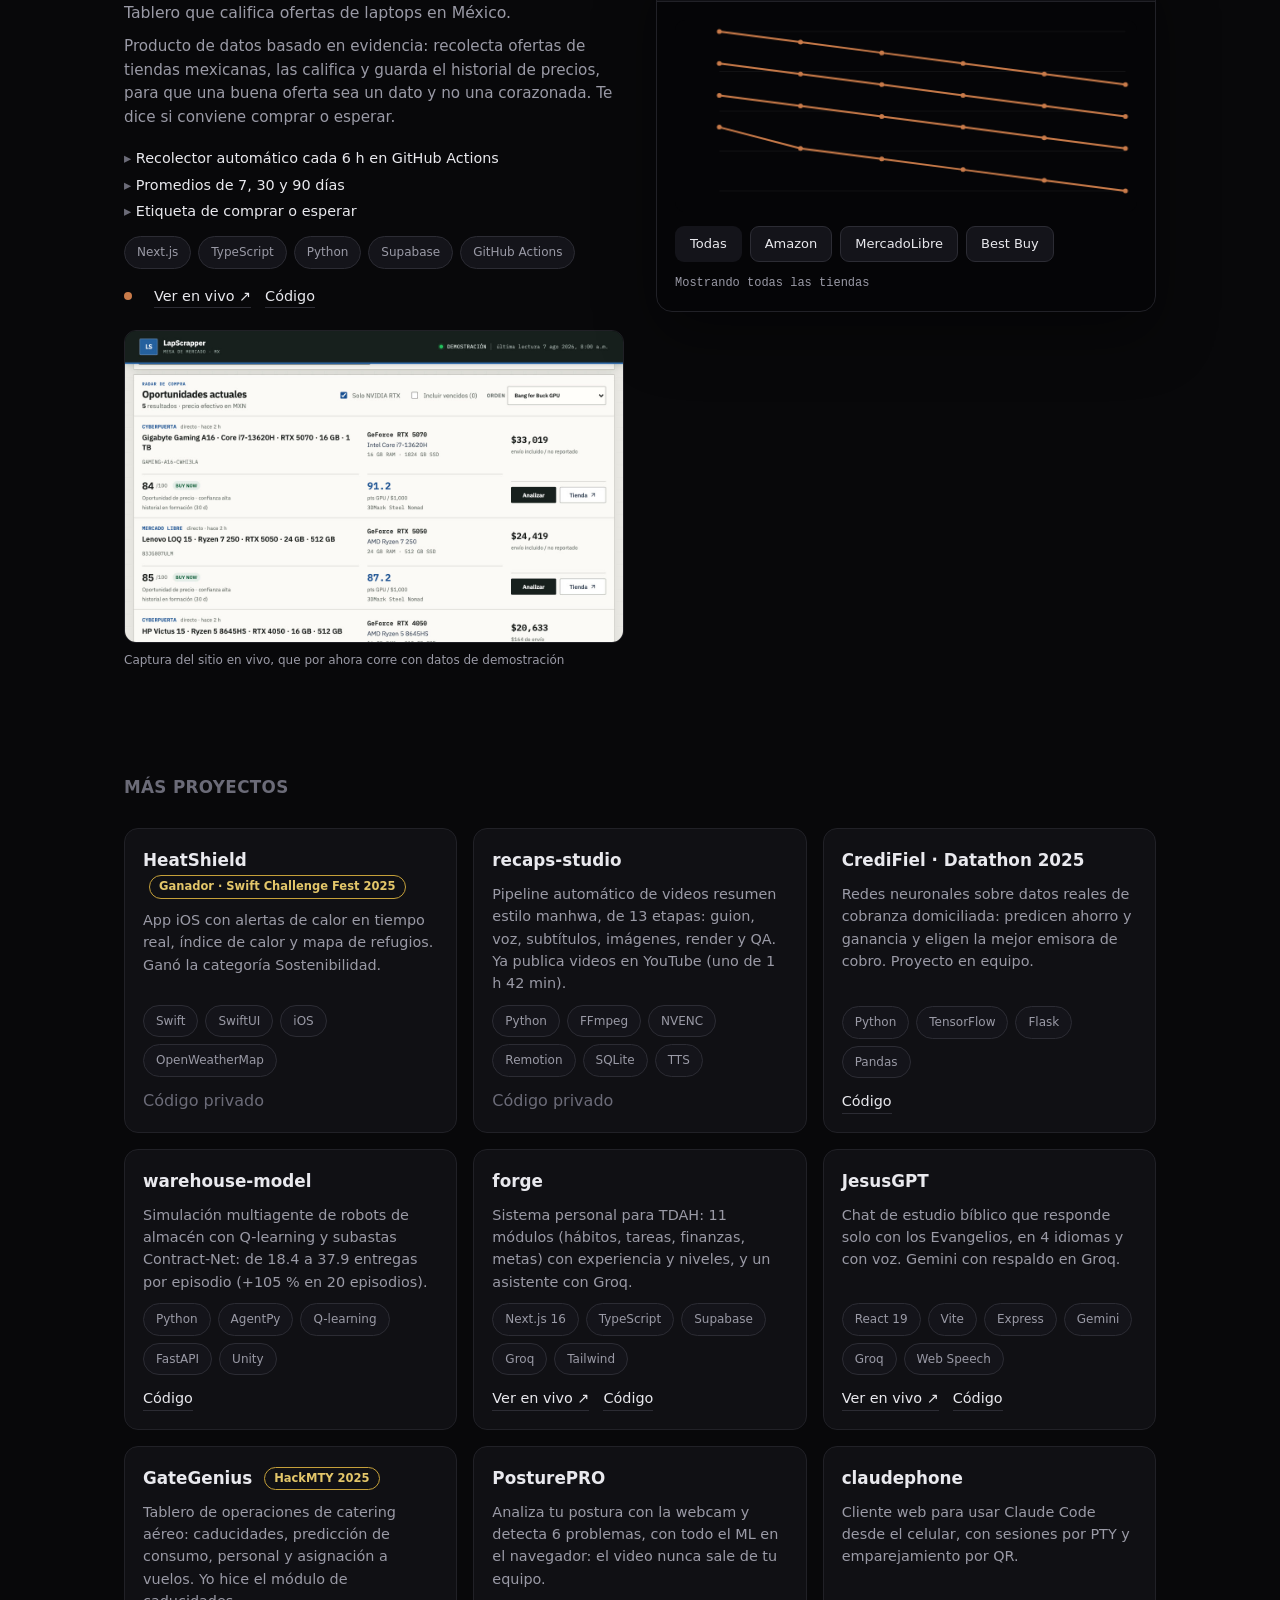
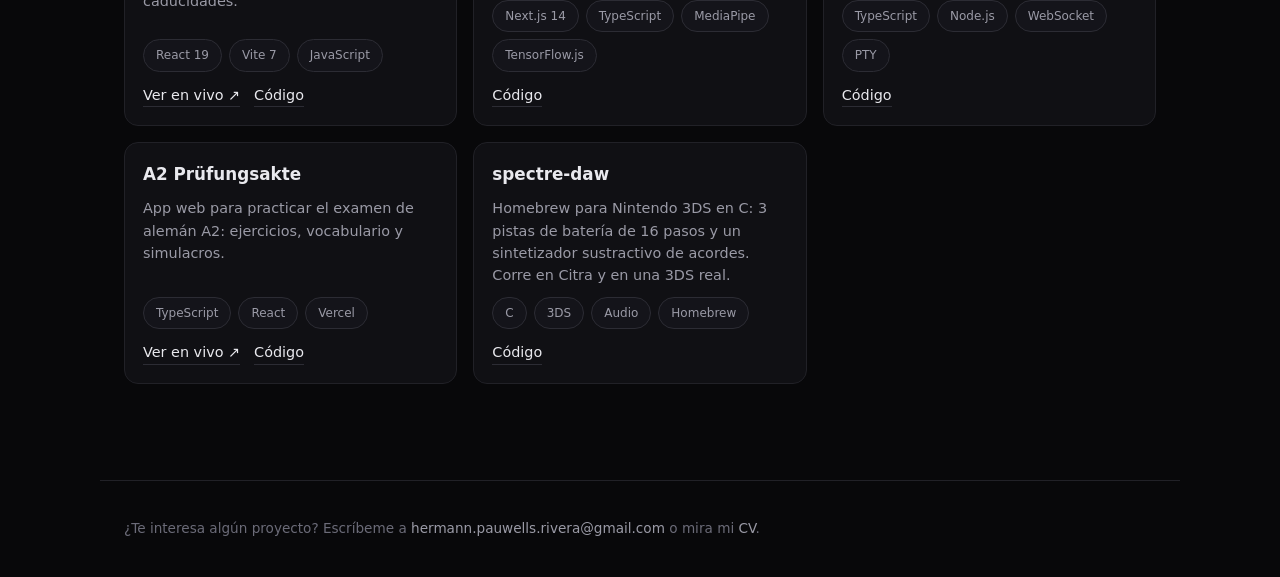
==== commit 6562d7b6: "Sube la versión de los archivos para que el navegador baje las capturas" ====
--- a/index.html
+++ b/index.html
@@ -21,7 +21,7 @@
   <meta property="og:image:height" content="630" />
   <meta name="twitter:card" content="summary_large_image" />
   <link rel="icon" href="data:image/svg+xml,%3Csvg xmlns='http://www.w3.org/2000/svg' viewBox='0 0 64 64'%3E%3Crect width='64' height='64' rx='14' fill='%2308080a'/%3E%3Ctext x='32' y='44' font-family='Helvetica,Arial,sans-serif' font-size='34' font-weight='700' text-anchor='middle' fill='%23e9e9ee'%3EH%3C/text%3E%3C/svg%3E" />
-  <link rel="stylesheet" href="assets/styles.css?v=20261027c" />
+  <link rel="stylesheet" href="assets/styles.css?v=20261029a" />
   <script type="application/ld+json">{"@context": "https://schema.org", "@type": "ProfilePage", "url": "https://hermannpr.github.io/best-works/", "inLanguage": "es", "mainEntity": {"@type": "Person", "name": "Hermann Pauwells Rivera", "jobTitle": "Desarrollador de software full-stack", "url": "https://hermannpr.github.io/", "email": "mailto:hermann.pauwells.rivera@gmail.com", "alumniOf": {"@type": "CollegeOrUniversity", "name": "Tecnológico de Monterrey"}, "address": {"@type": "PostalAddress", "addressLocality": "Monterrey", "addressCountry": "MX"}, "sameAs": ["https://github.com/HermannPR", "https://www.linkedin.com/in/hermann-pauwells-rivera"]}}</script>
 </head>
 <body>
@@ -63,7 +63,7 @@
     <p>¿Te interesa algún proyecto? Escríbeme a <a href="mailto:hermann.pauwells.rivera@gmail.com">hermann.pauwells.rivera@gmail.com</a> o mira mi <a href="https://hermannpr.github.io/">CV</a>.</p>
   </footer>
 
-  <script src="assets/data.js?v=20261027c"></script>
-  <script src="assets/app.js?v=20261027c"></script>
+  <script src="assets/data.js?v=20261029a"></script>
+  <script src="assets/app.js?v=20261029a"></script>
 </body>
 </html>
--- a/assets/styles.css
+++ b/assets/styles.css
@@ -198,6 +198,44 @@
 .actions .demo-dot {
   width: 8px; height: 8px; border-radius: 50%;
   display: inline-block; margin-right: 8px;
+}
+
+/* Real capture under a featured project's links */
+.shot { margin: 22px 0 0; }
+.shot a { display: block; }
+.shot img,
+.shot video {
+  display: block;
+  width: 100%;
+  height: auto;
+  border: 1px solid var(--line);
+  border-radius: 12px;
+  background: #050507;
+}
+.shot a:hover img,
+.shot a:hover video { border-color: var(--line-2); }
+.shot figcaption {
+  margin-top: 8px;
+  font-size: 12px;
+  color: var(--muted);
+}
+.shot-media { position: relative; }
+.shot-toggle {
+  position: absolute; right: 10px; bottom: 10px;
+  padding: 5px 12px;
+  font: inherit; font-size: 12px;
+  color: var(--text);
+  background: rgba(8, 8, 10, 0.72);
+  border: 1px solid var(--line-2);
+  border-radius: 999px;
+  cursor: pointer;
+}
+.shot-toggle:hover { border-color: var(--muted); }
+.shot-toggle:focus-visible { outline: 2px solid var(--muted); outline-offset: 2px; }
+
+/* The capture makes the text column taller, so the demo follows the scroll. */
+@media (min-width: 861px) {
+  .feature .demo { position: sticky; top: 24px; }
 }
 
 /* Demo panes */
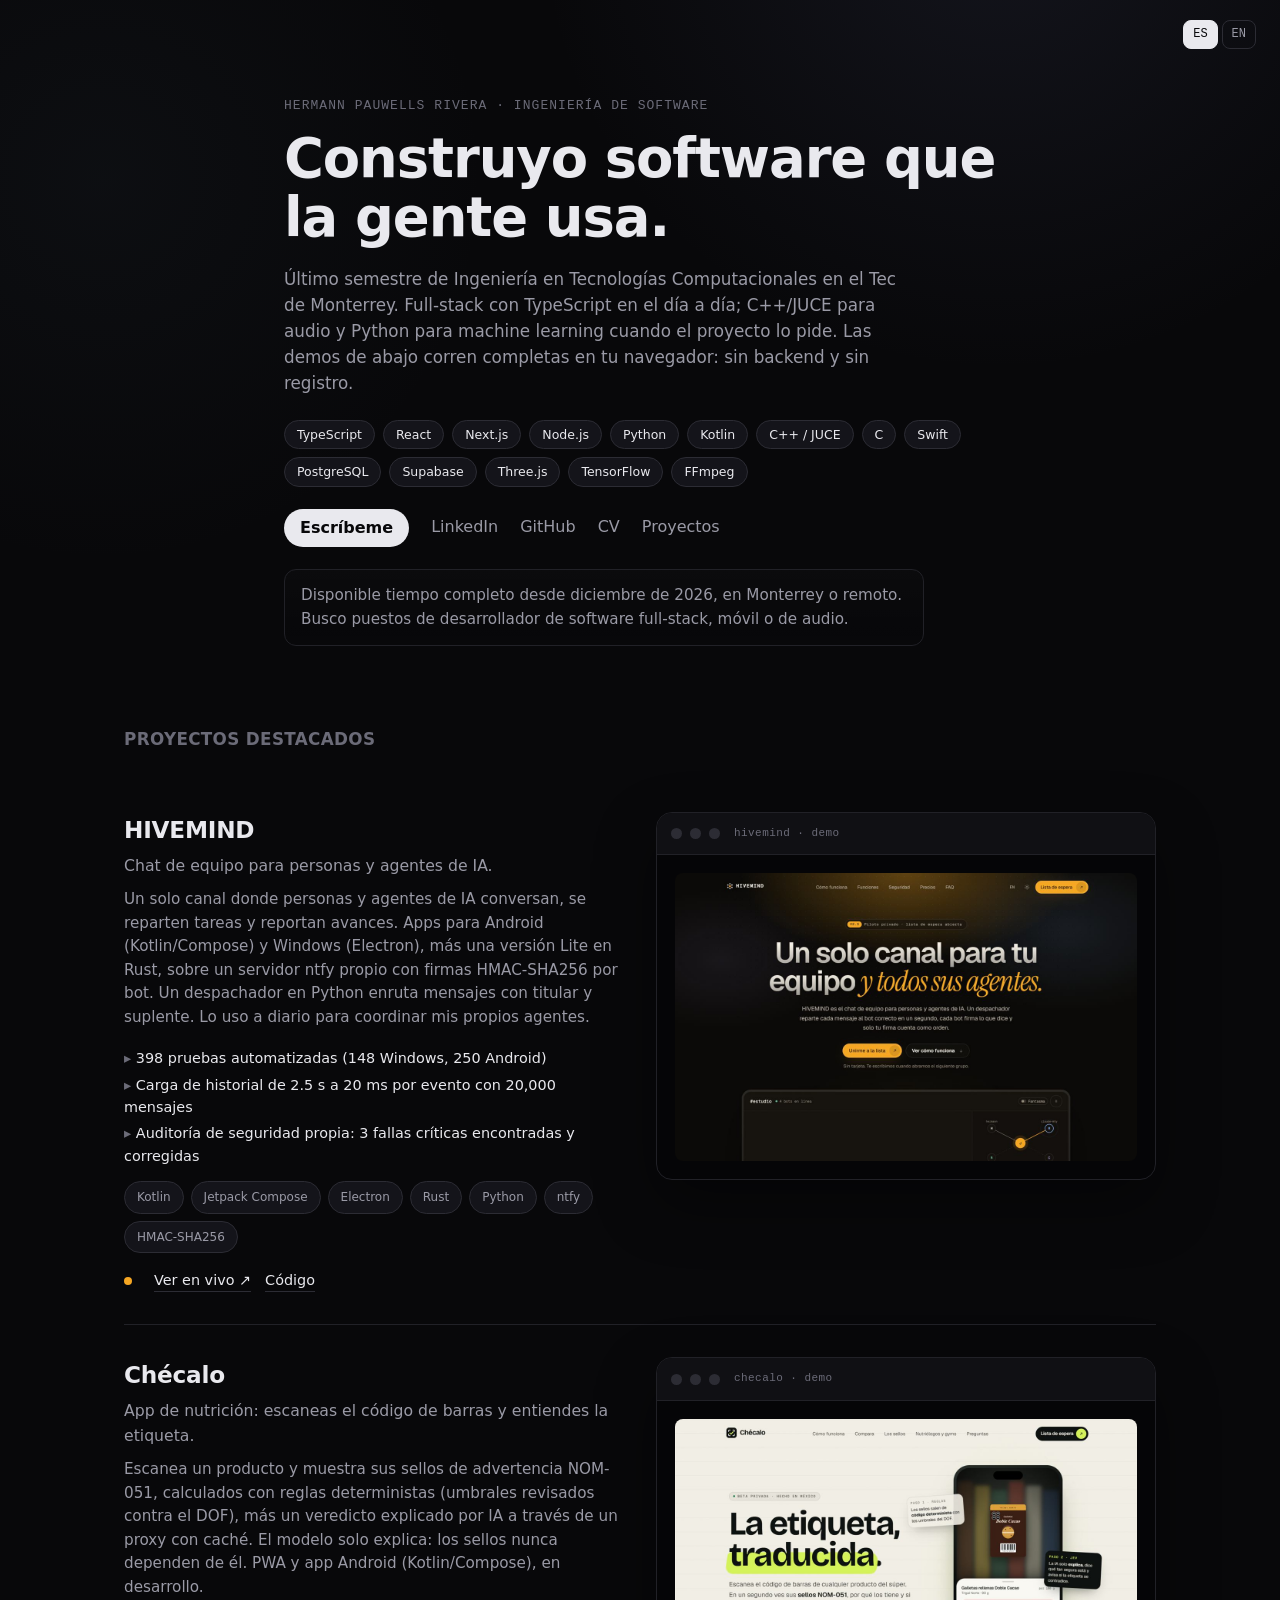
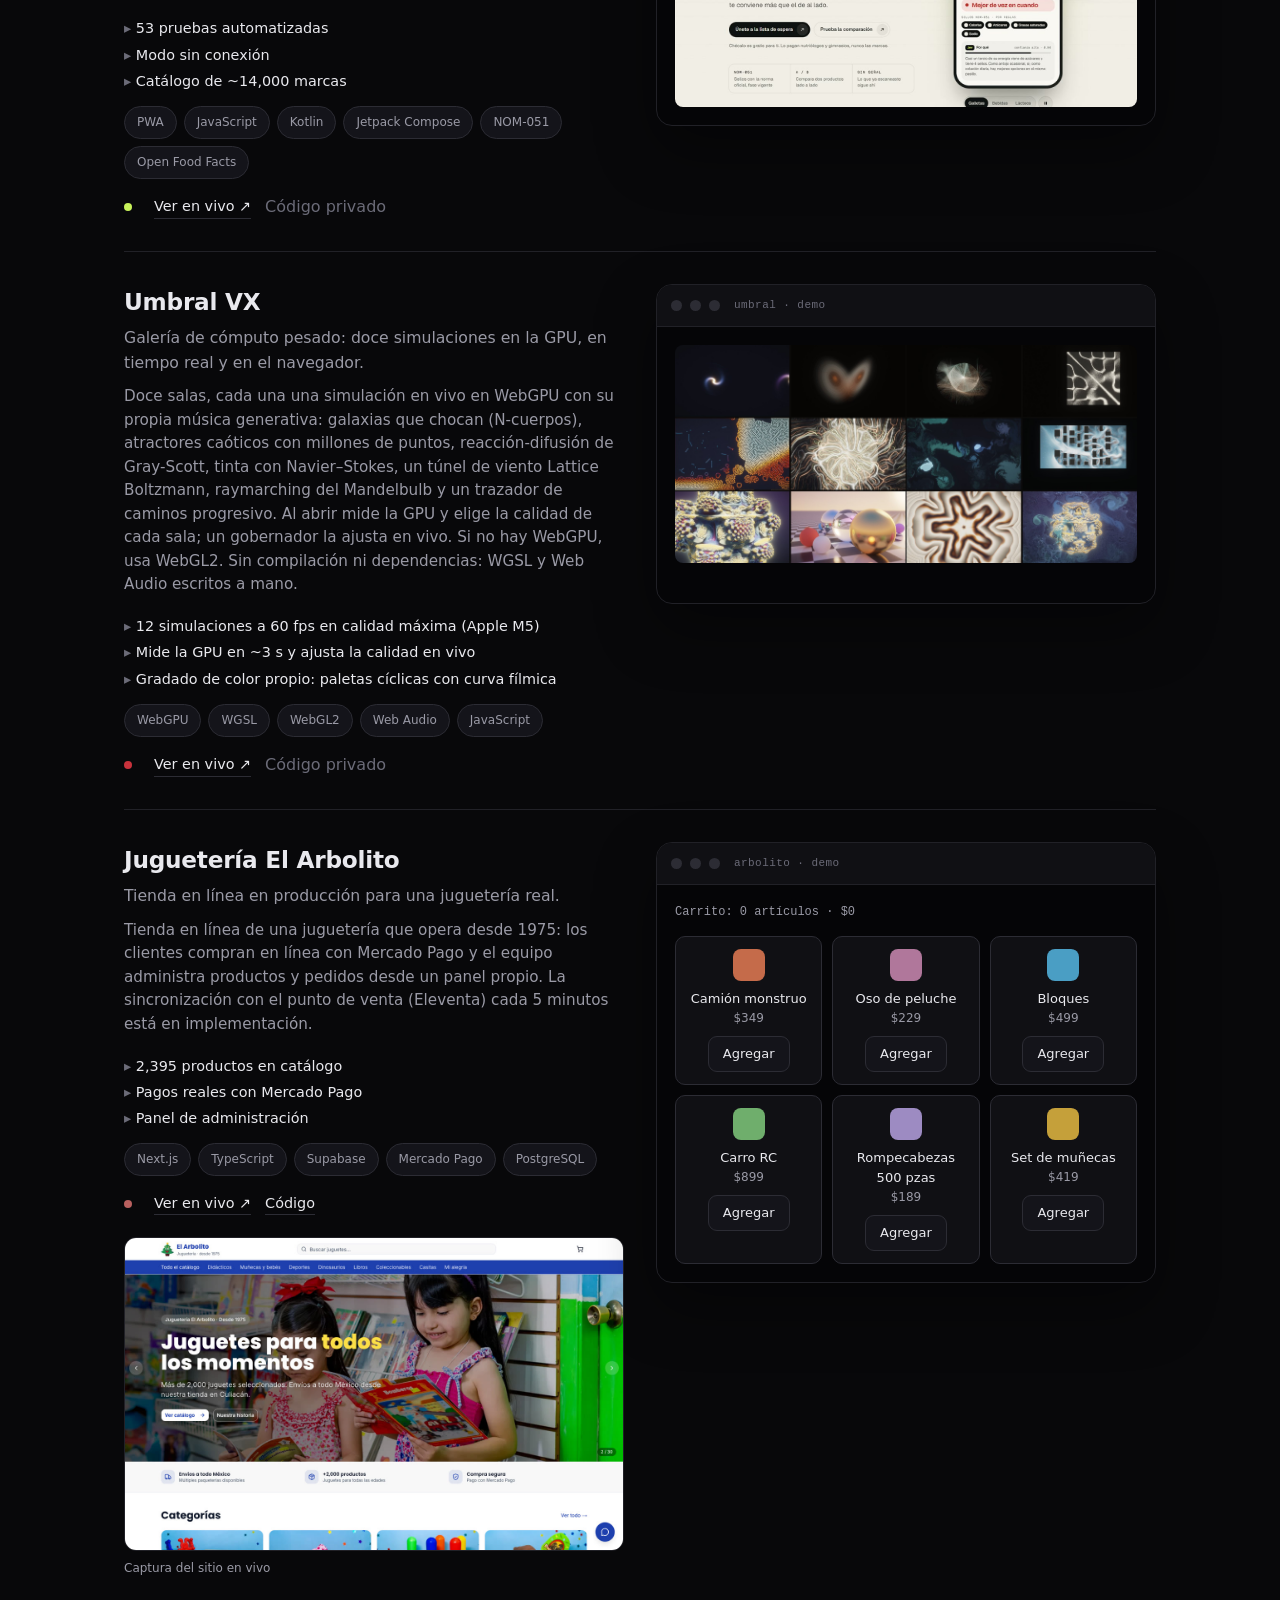
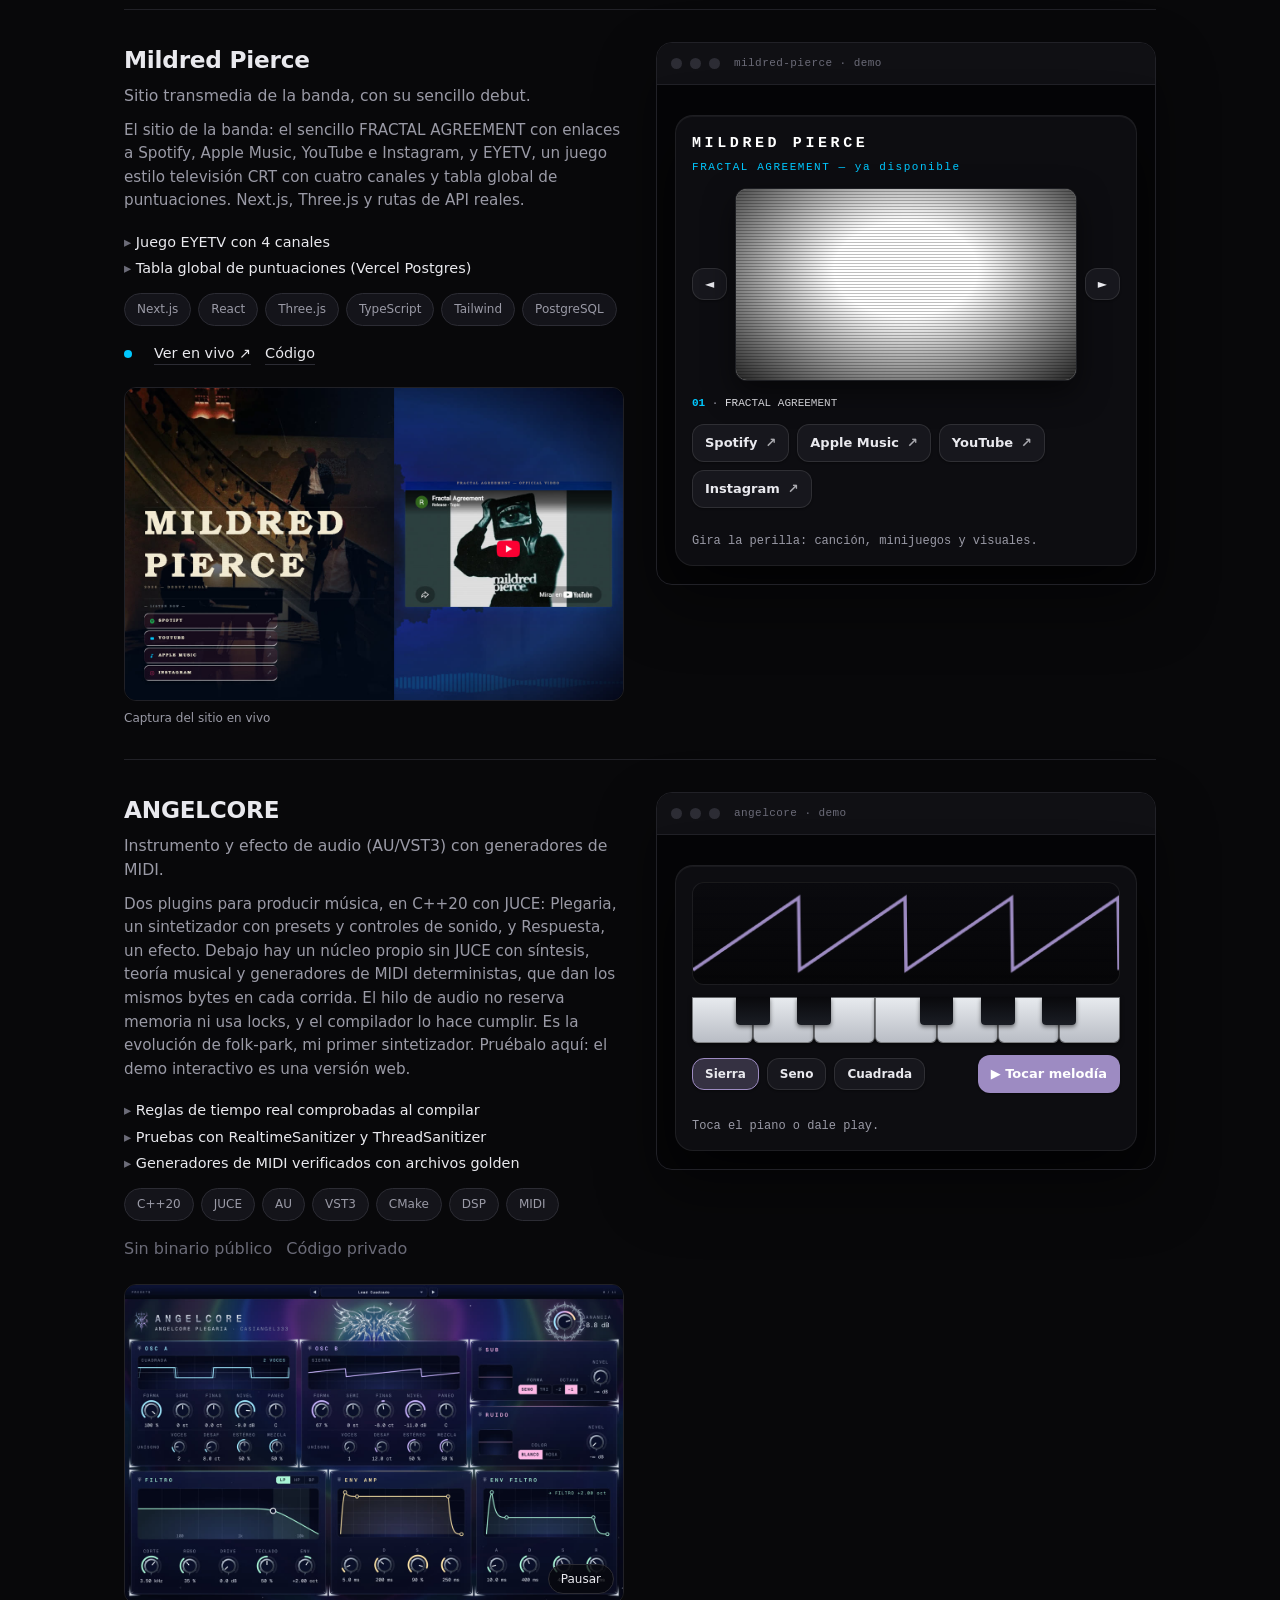
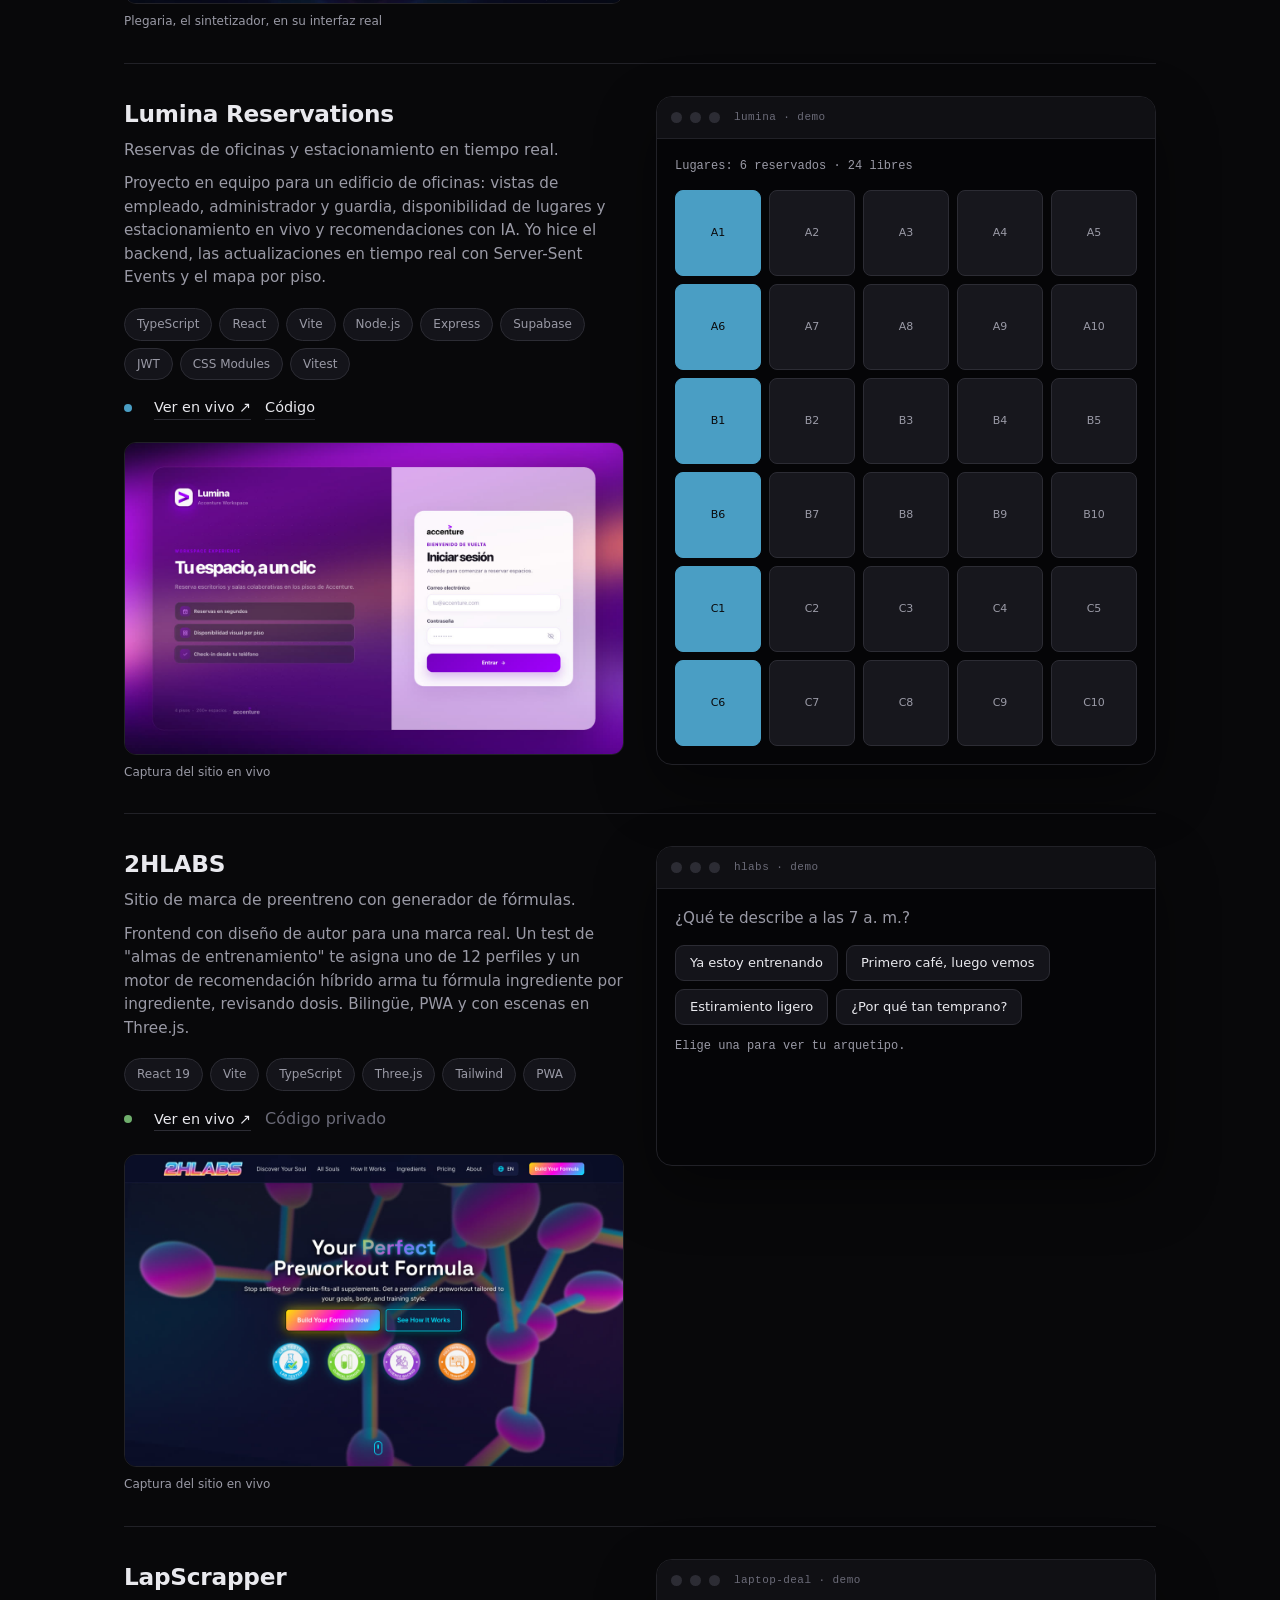
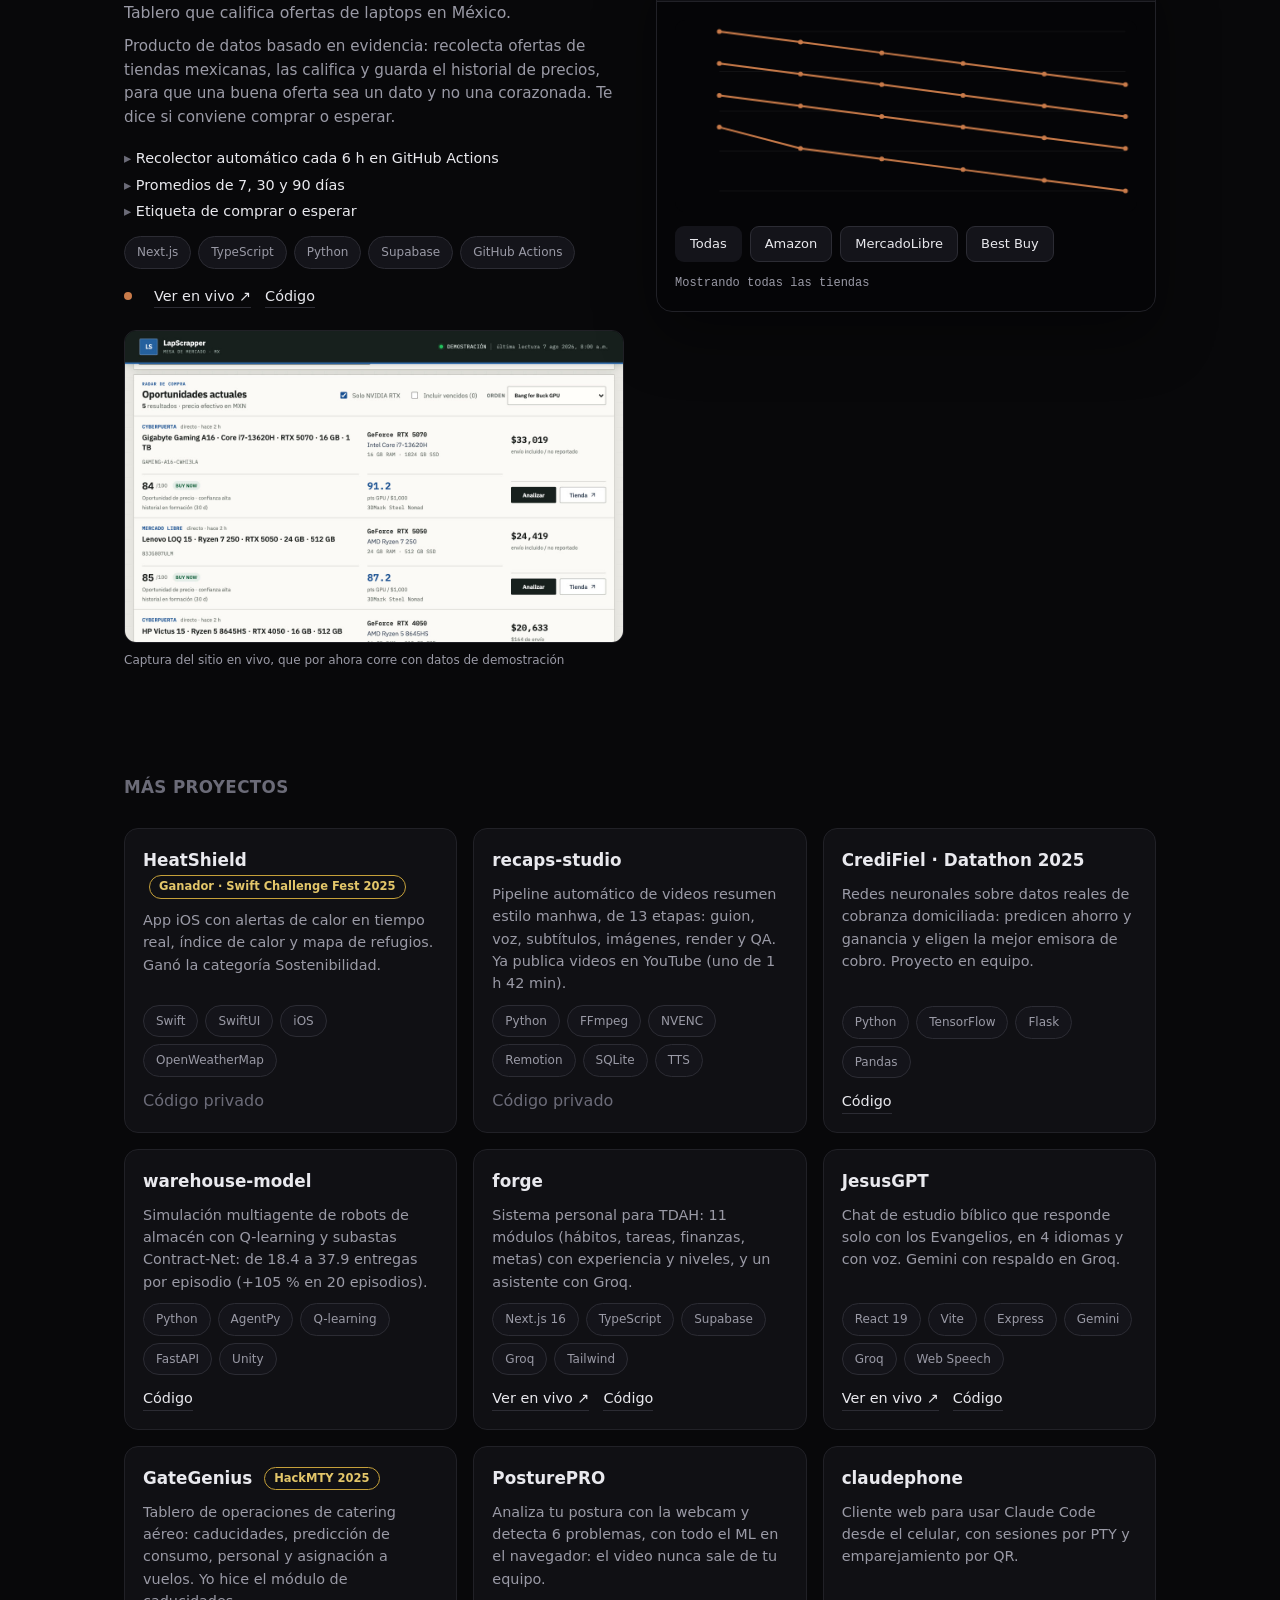
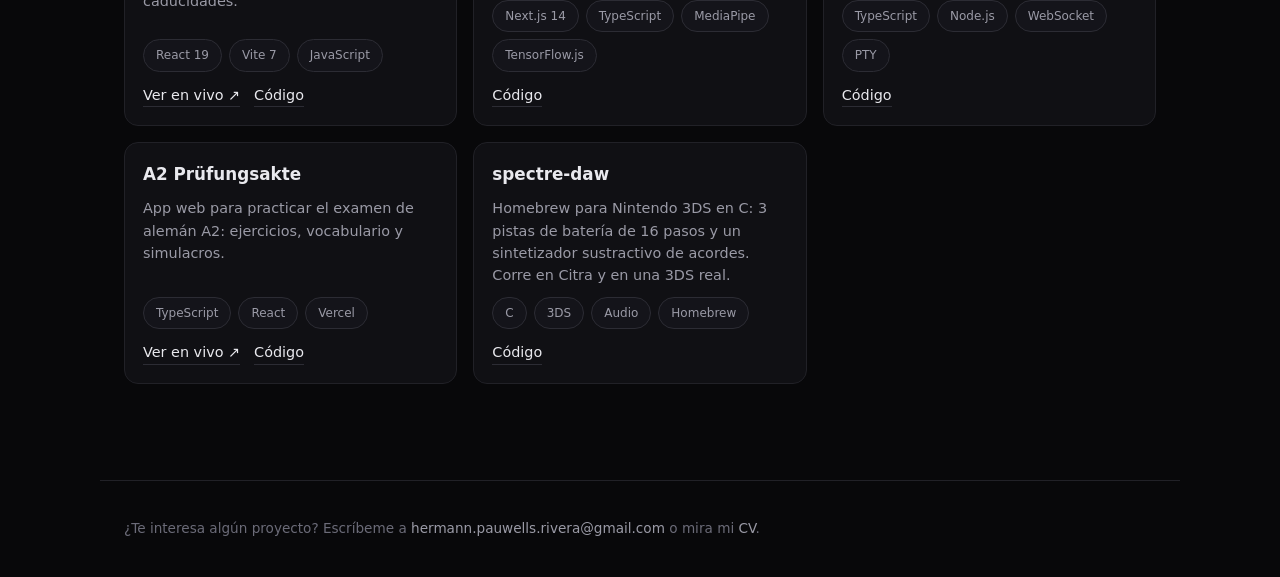
==== commit 33ee5205: "Quita el enlace al repo privado de ANGELCORE, que daba 404" ====
--- a/index.html
+++ b/index.html
@@ -21,7 +21,7 @@
   <meta property="og:image:height" content="630" />
   <meta name="twitter:card" content="summary_large_image" />
   <link rel="icon" href="data:image/svg+xml,%3Csvg xmlns='http://www.w3.org/2000/svg' viewBox='0 0 64 64'%3E%3Crect width='64' height='64' rx='14' fill='%2308080a'/%3E%3Ctext x='32' y='44' font-family='Helvetica,Arial,sans-serif' font-size='34' font-weight='700' text-anchor='middle' fill='%23e9e9ee'%3EH%3C/text%3E%3C/svg%3E" />
-  <link rel="stylesheet" href="assets/styles.css?v=20261029a" />
+  <link rel="stylesheet" href="assets/styles.css?v=20261029b" />
   <script type="application/ld+json">{"@context": "https://schema.org", "@type": "ProfilePage", "url": "https://hermannpr.github.io/best-works/", "inLanguage": "es", "mainEntity": {"@type": "Person", "name": "Hermann Pauwells Rivera", "jobTitle": "Desarrollador de software full-stack", "url": "https://hermannpr.github.io/", "email": "mailto:hermann.pauwells.rivera@gmail.com", "alumniOf": {"@type": "CollegeOrUniversity", "name": "Tecnológico de Monterrey"}, "address": {"@type": "PostalAddress", "addressLocality": "Monterrey", "addressCountry": "MX"}, "sameAs": ["https://github.com/HermannPR", "https://www.linkedin.com/in/hermann-pauwells-rivera"]}}</script>
 </head>
 <body>
@@ -63,7 +63,7 @@
     <p>¿Te interesa algún proyecto? Escríbeme a <a href="mailto:hermann.pauwells.rivera@gmail.com">hermann.pauwells.rivera@gmail.com</a> o mira mi <a href="https://hermannpr.github.io/">CV</a>.</p>
   </footer>
 
-  <script src="assets/data.js?v=20261029a"></script>
-  <script src="assets/app.js?v=20261029a"></script>
+  <script src="assets/data.js?v=20261029b"></script>
+  <script src="assets/app.js?v=20261029b"></script>
 </body>
 </html>
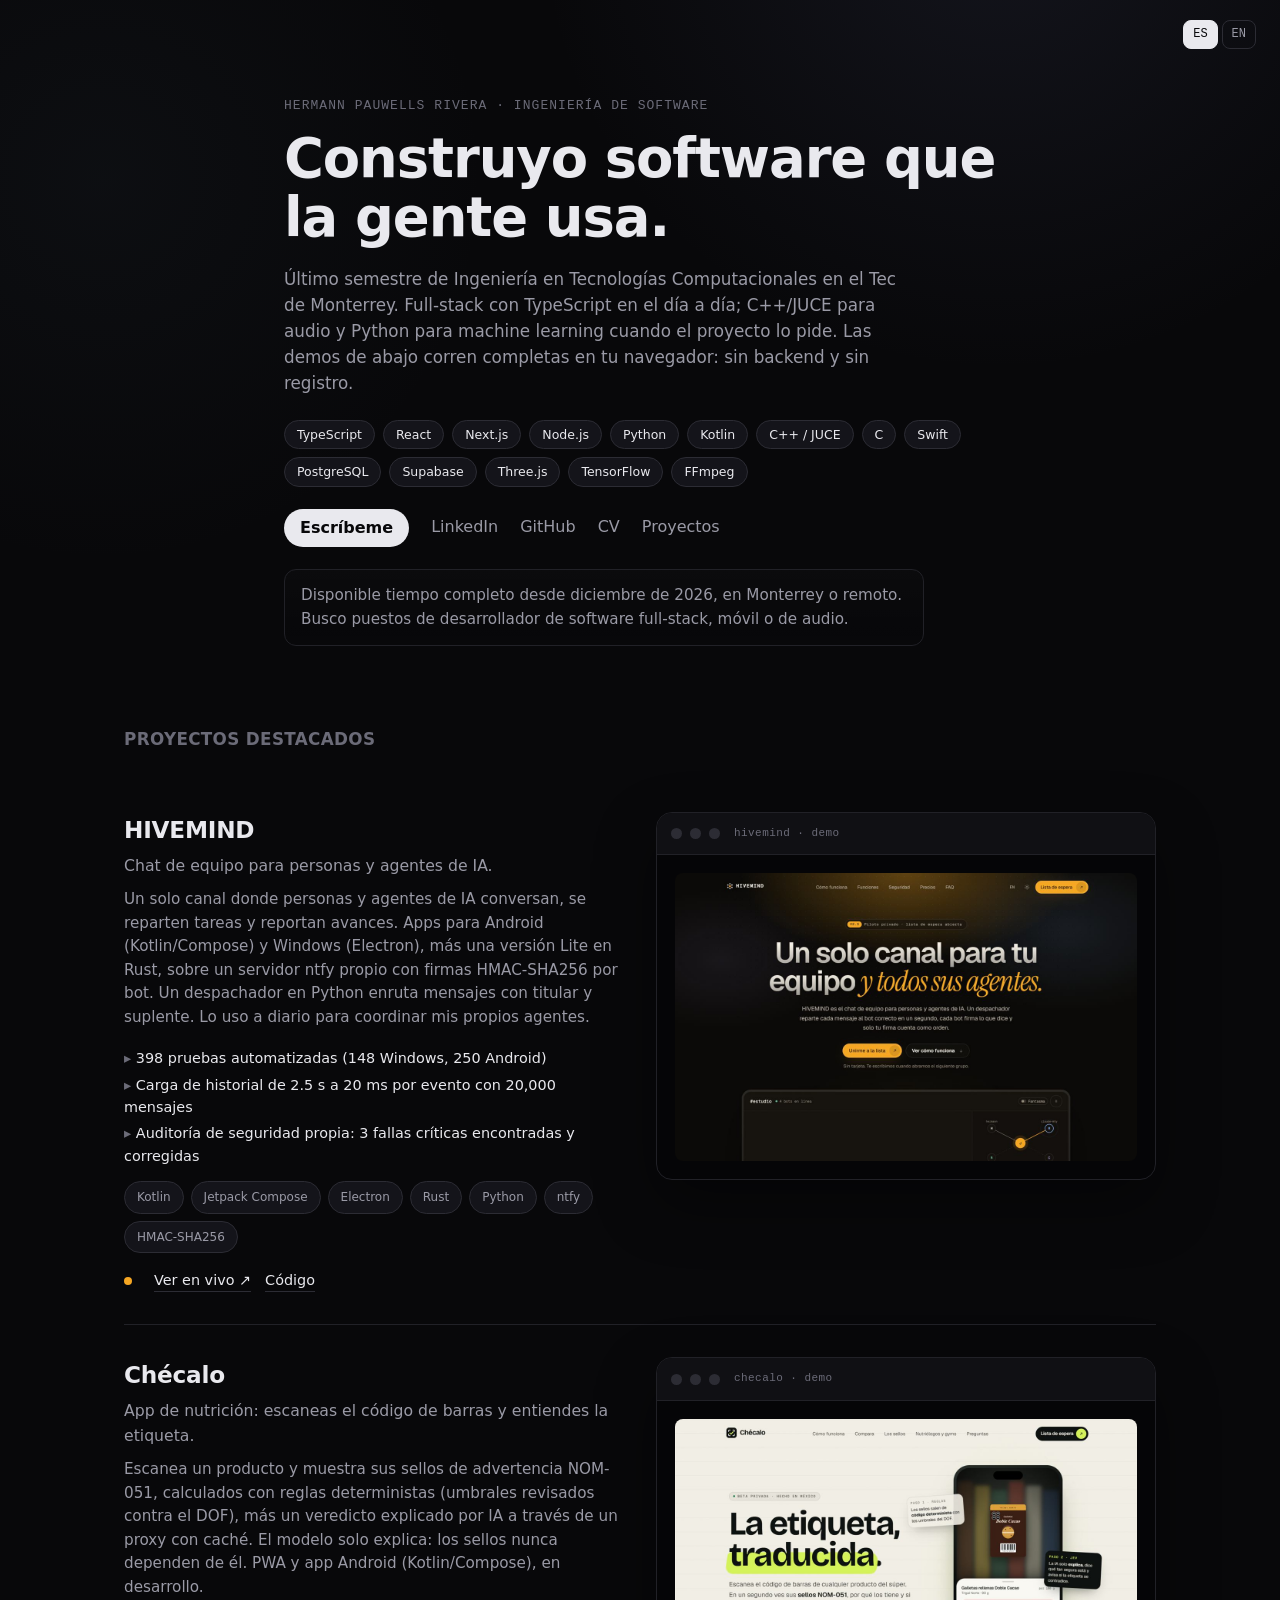
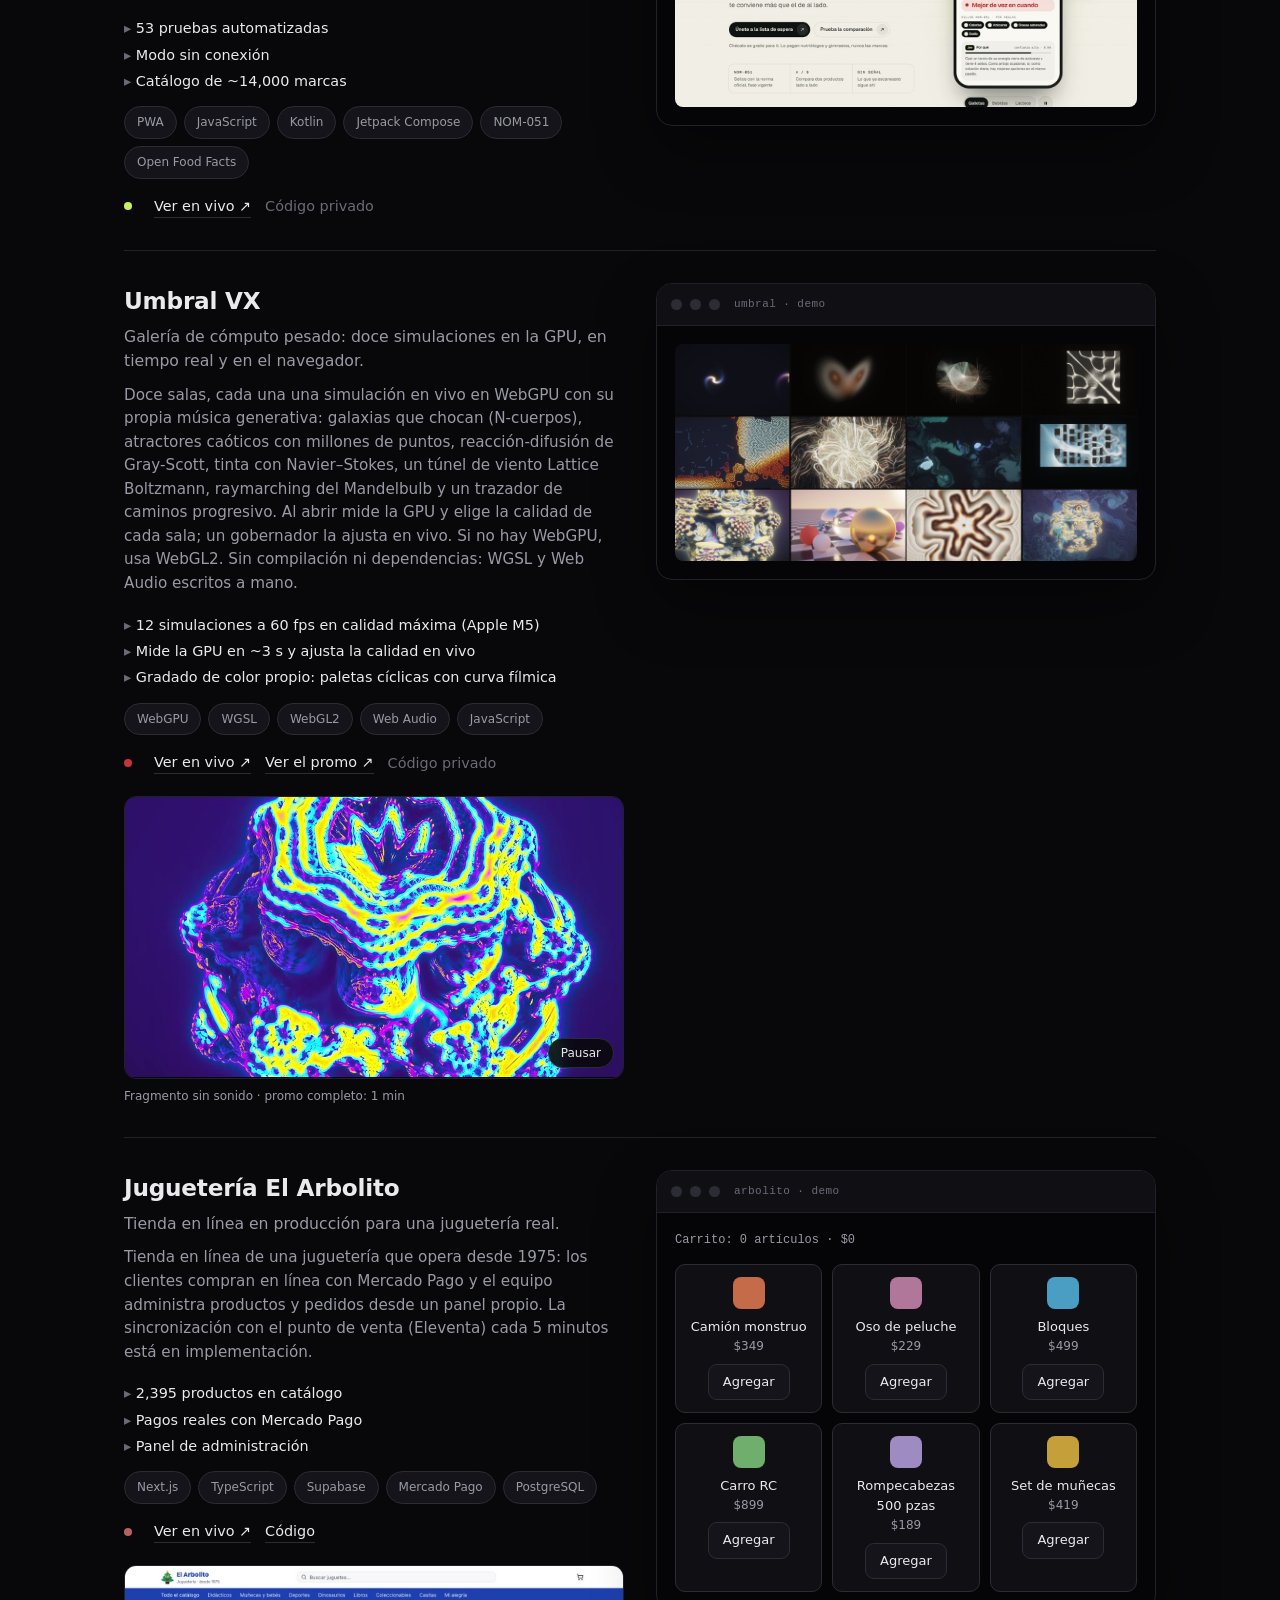
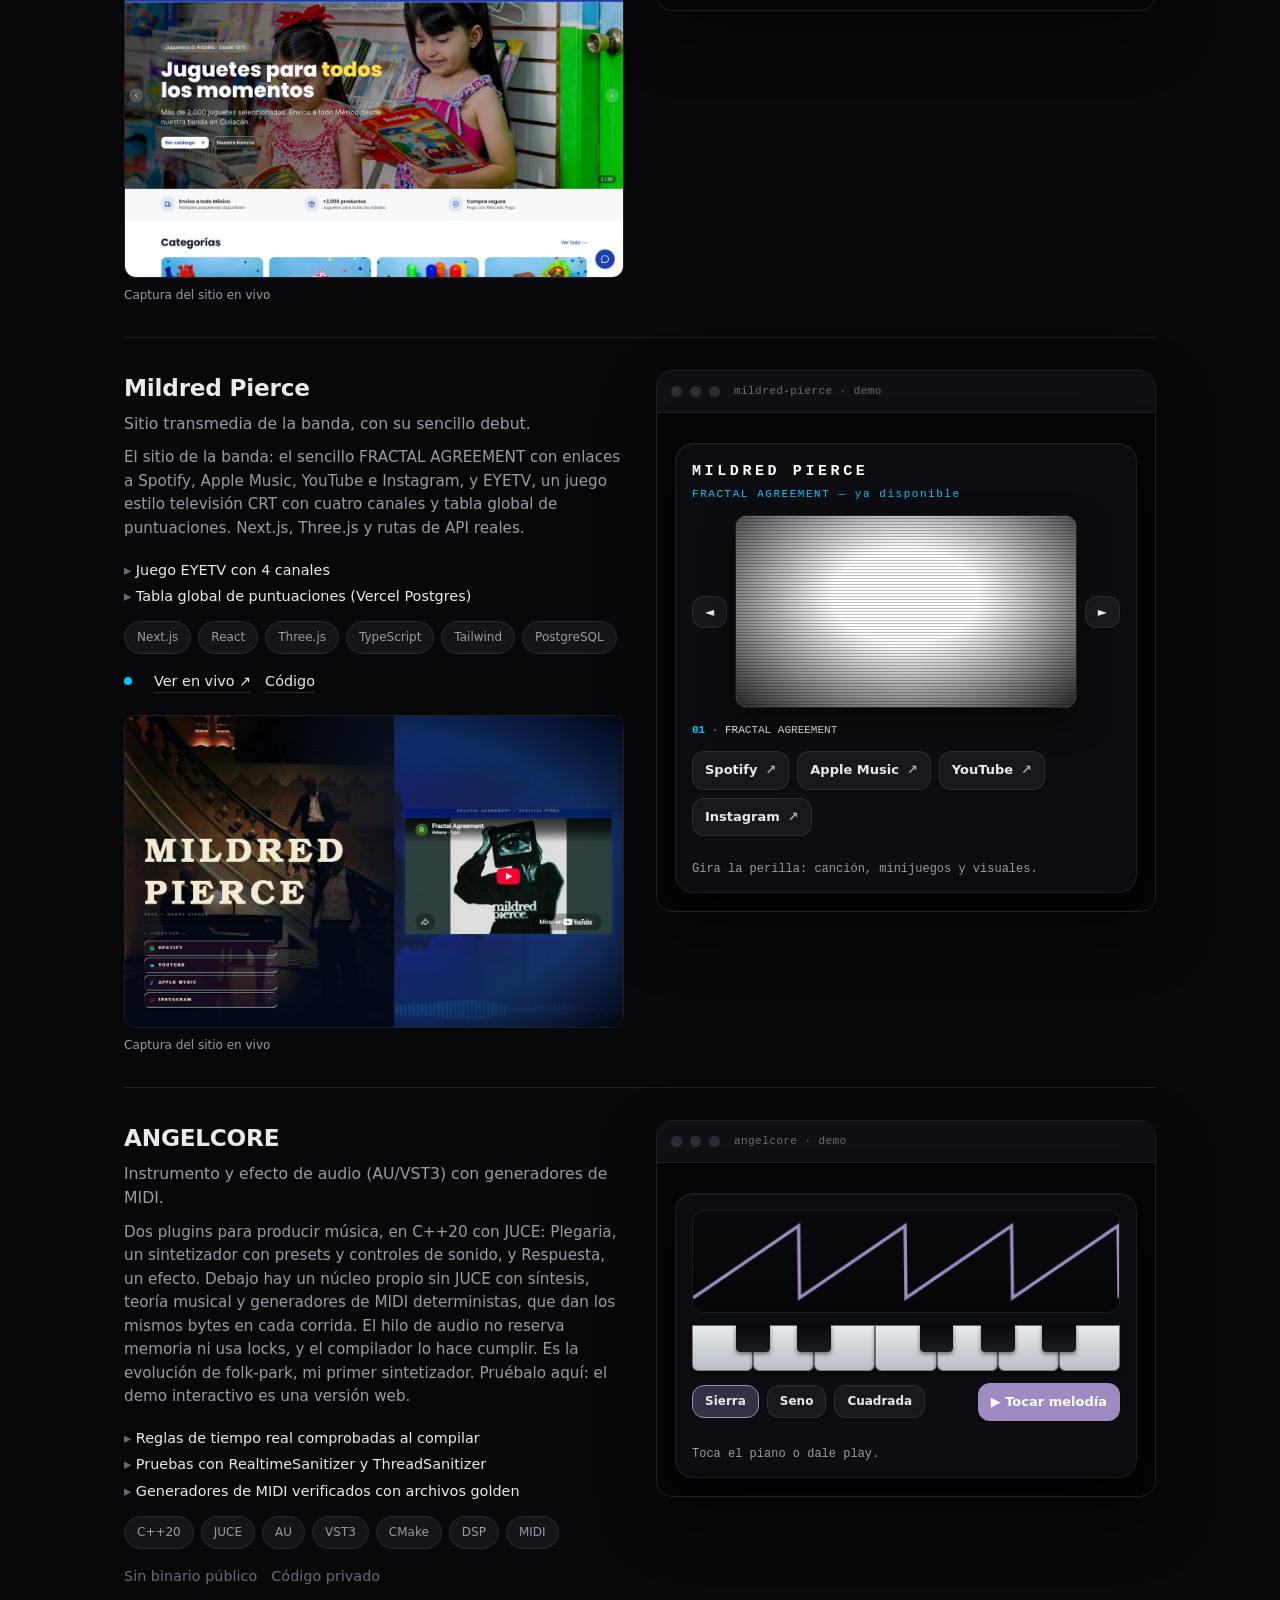
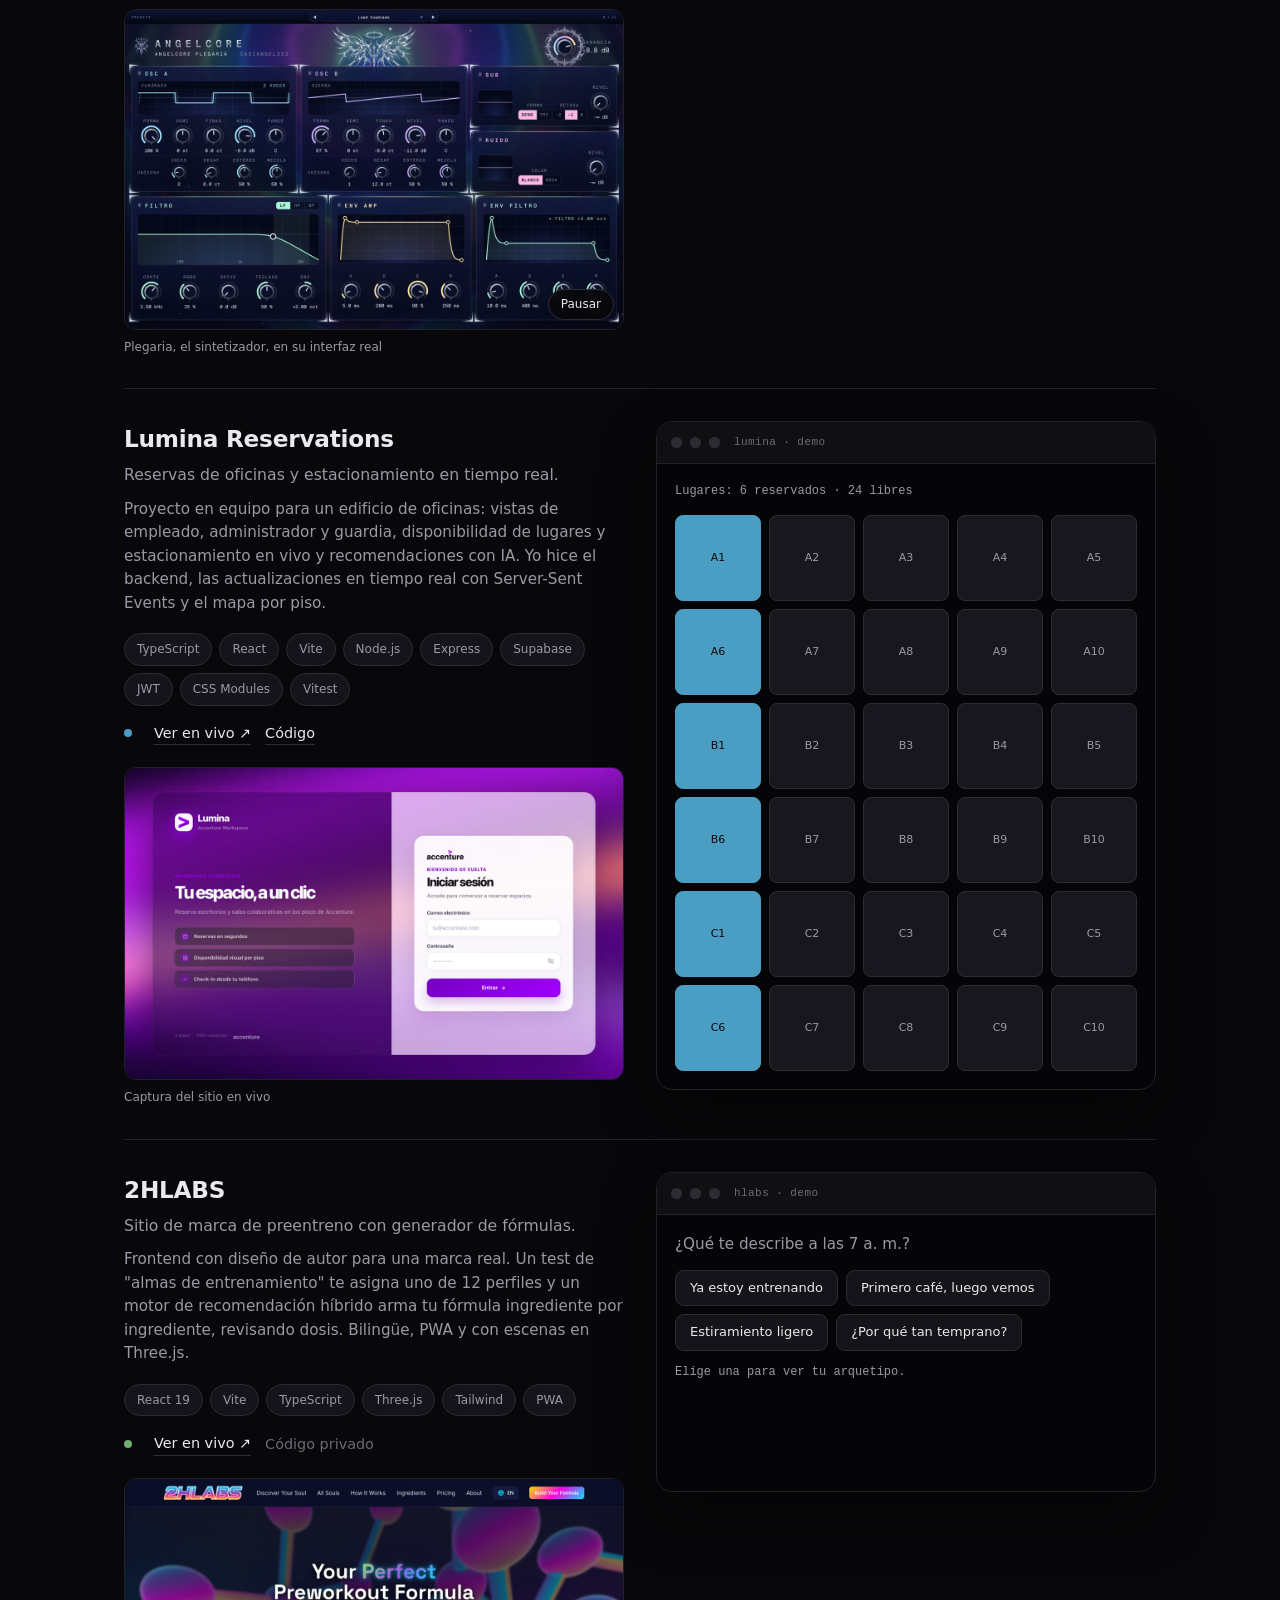
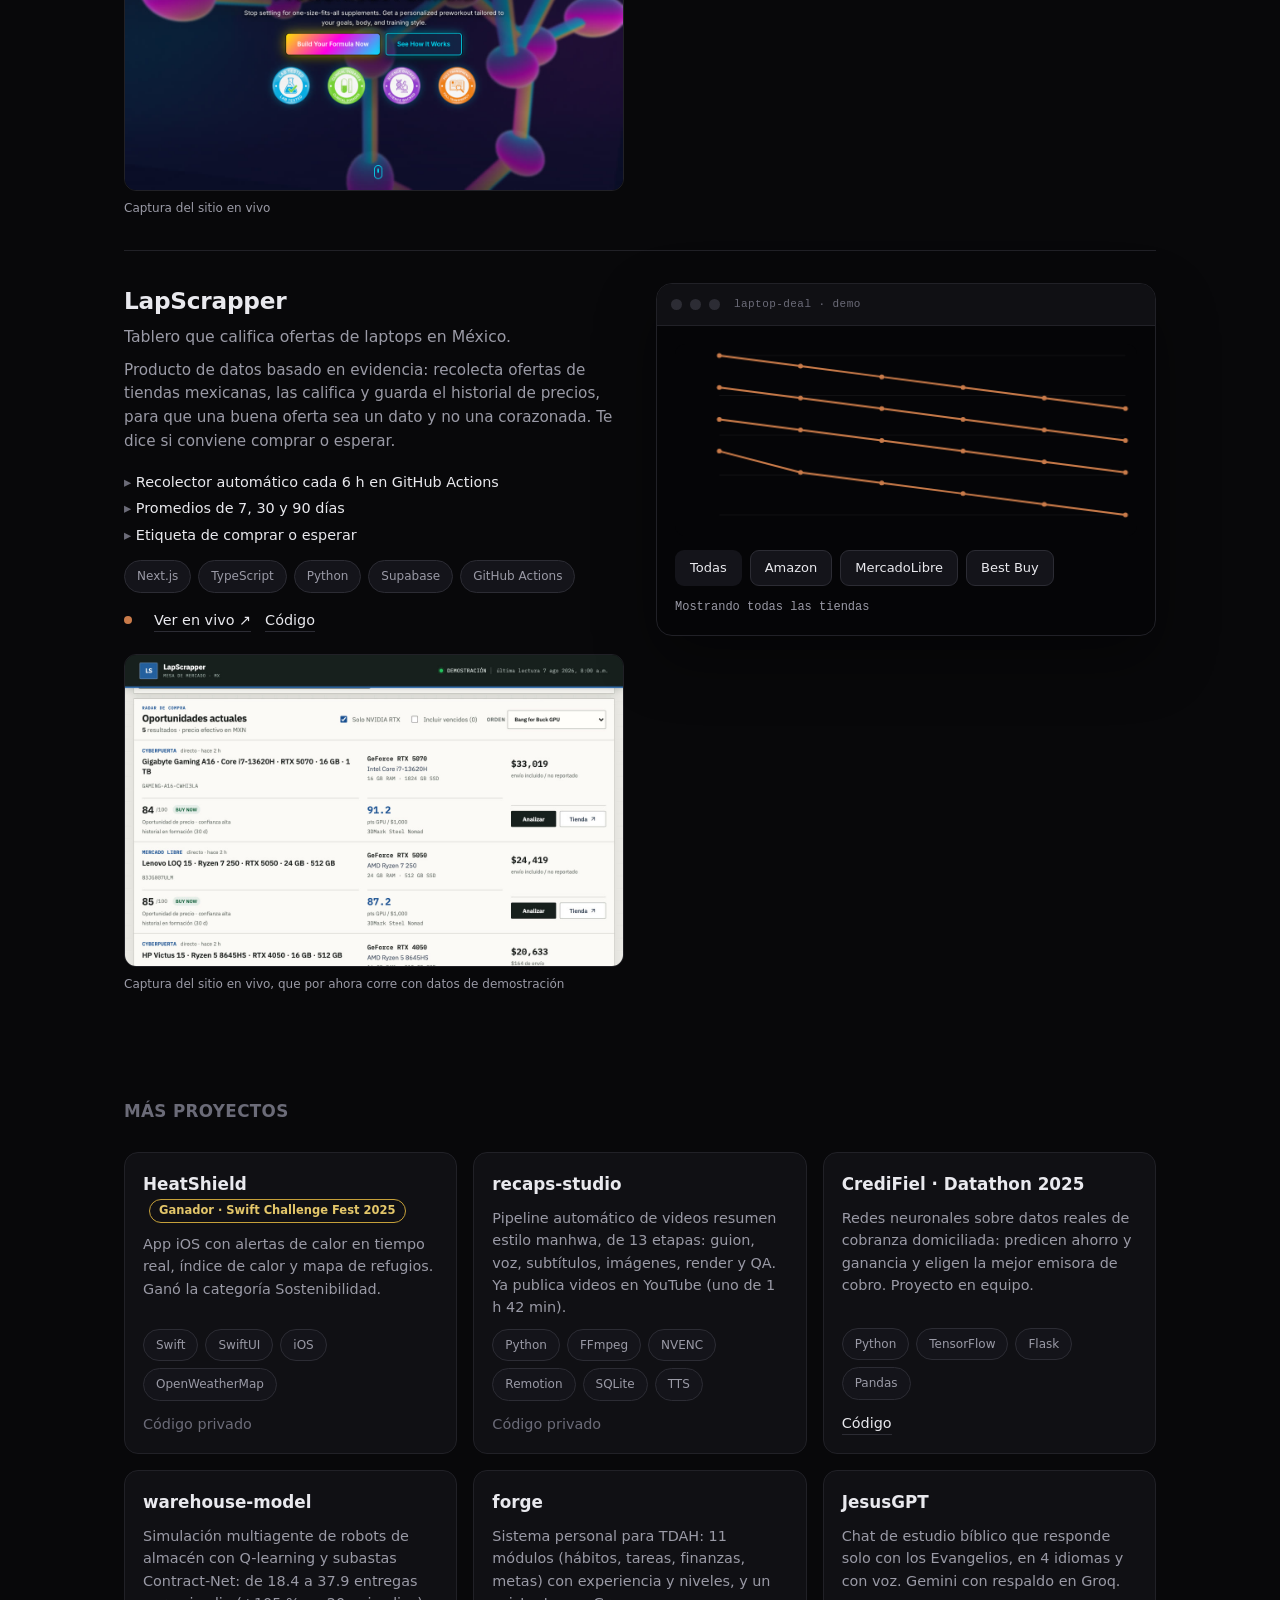
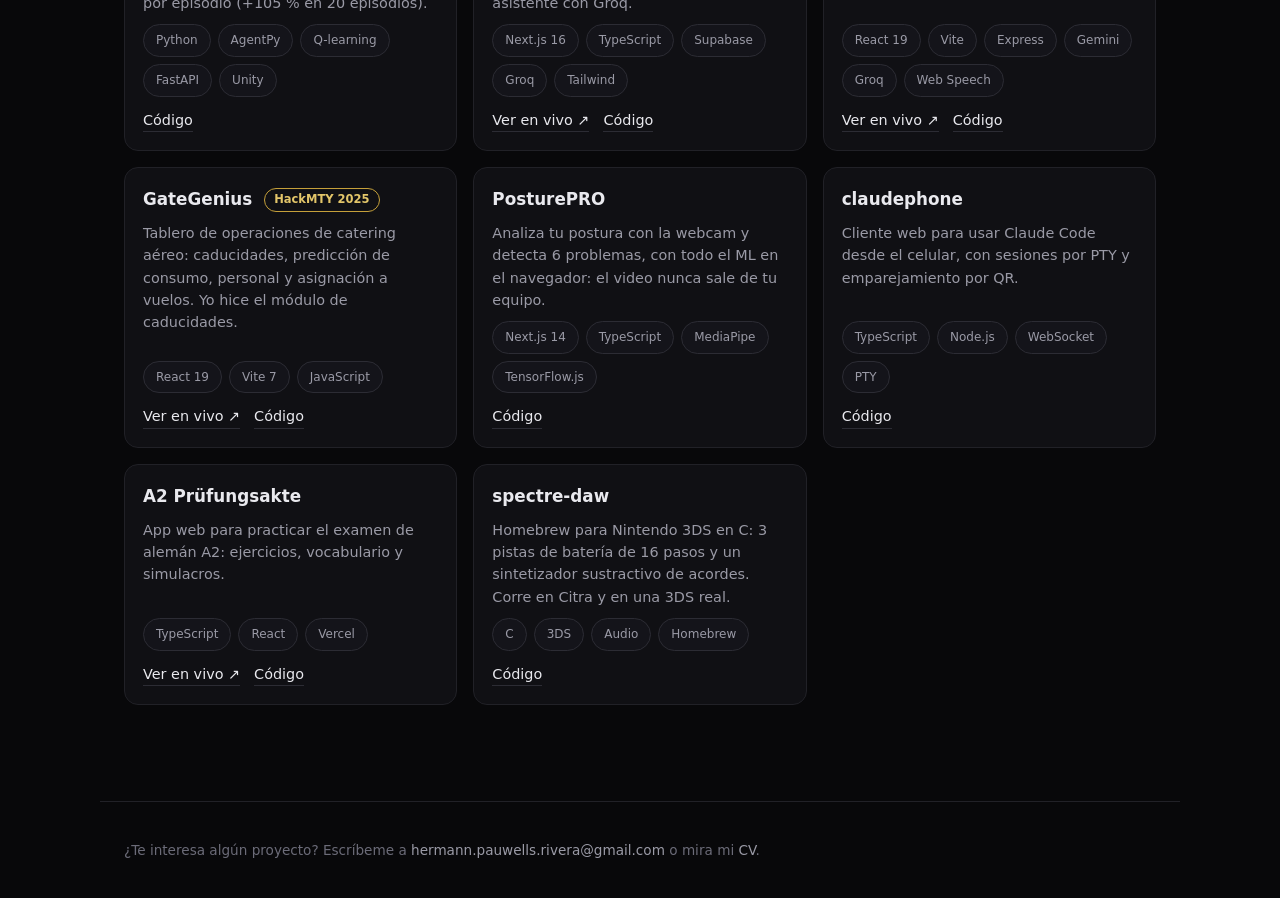
==== commit 5e9f3ff5: "Add the Umbral promo video to its card" ====
--- a/index.html
+++ b/index.html
@@ -21,7 +21,7 @@
   <meta property="og:image:height" content="630" />
   <meta name="twitter:card" content="summary_large_image" />
   <link rel="icon" href="data:image/svg+xml,%3Csvg xmlns='http://www.w3.org/2000/svg' viewBox='0 0 64 64'%3E%3Crect width='64' height='64' rx='14' fill='%2308080a'/%3E%3Ctext x='32' y='44' font-family='Helvetica,Arial,sans-serif' font-size='34' font-weight='700' text-anchor='middle' fill='%23e9e9ee'%3EH%3C/text%3E%3C/svg%3E" />
-  <link rel="stylesheet" href="assets/styles.css?v=20261029b" />
+  <link rel="stylesheet" href="assets/styles.css?v=20261029c" />
   <script type="application/ld+json">{"@context": "https://schema.org", "@type": "ProfilePage", "url": "https://hermannpr.github.io/best-works/", "inLanguage": "es", "mainEntity": {"@type": "Person", "name": "Hermann Pauwells Rivera", "jobTitle": "Desarrollador de software full-stack", "url": "https://hermannpr.github.io/", "email": "mailto:hermann.pauwells.rivera@gmail.com", "alumniOf": {"@type": "CollegeOrUniversity", "name": "Tecnológico de Monterrey"}, "address": {"@type": "PostalAddress", "addressLocality": "Monterrey", "addressCountry": "MX"}, "sameAs": ["https://github.com/HermannPR", "https://www.linkedin.com/in/hermann-pauwells-rivera"]}}</script>
 </head>
 <body>
@@ -63,7 +63,7 @@
     <p>¿Te interesa algún proyecto? Escríbeme a <a href="mailto:hermann.pauwells.rivera@gmail.com">hermann.pauwells.rivera@gmail.com</a> o mira mi <a href="https://hermannpr.github.io/">CV</a>.</p>
   </footer>
 
-  <script src="assets/data.js?v=20261029b"></script>
-  <script src="assets/app.js?v=20261029b"></script>
+  <script src="assets/data.js?v=20261029c"></script>
+  <script src="assets/app.js?v=20261029c"></script>
 </body>
 </html>
--- a/assets/styles.css
+++ b/assets/styles.css
@@ -183,9 +183,13 @@
 
 .actions {
   display: flex;
-  gap: 14px;
+  flex-wrap: wrap;
+  gap: 8px 14px;
   align-items: center;
 }
+
+.actions a,
+.actions span { white-space: nowrap; font-size: 0.9rem; }
 
 .actions a {
   font-size: 0.9rem;
@@ -225,7 +229,9 @@
   padding: 5px 12px;
   font: inherit; font-size: 12px;
   color: var(--text);
-  background: rgba(8, 8, 10, 0.72);
+  background: rgba(8, 8, 10, 0.88);
+  -webkit-backdrop-filter: blur(6px);
+  backdrop-filter: blur(6px);
   border: 1px solid var(--line-2);
   border-radius: 999px;
   cursor: pointer;
@@ -248,6 +254,8 @@
   position: relative;
   box-shadow: 0 24px 60px rgba(0,0,0,0.4);
 }
+/* A still capture is as tall as its image; no empty band under it. */
+.demo[data-demo="screenshot"] { min-height: 0; }
 
 .demo-bar {
   display: flex;
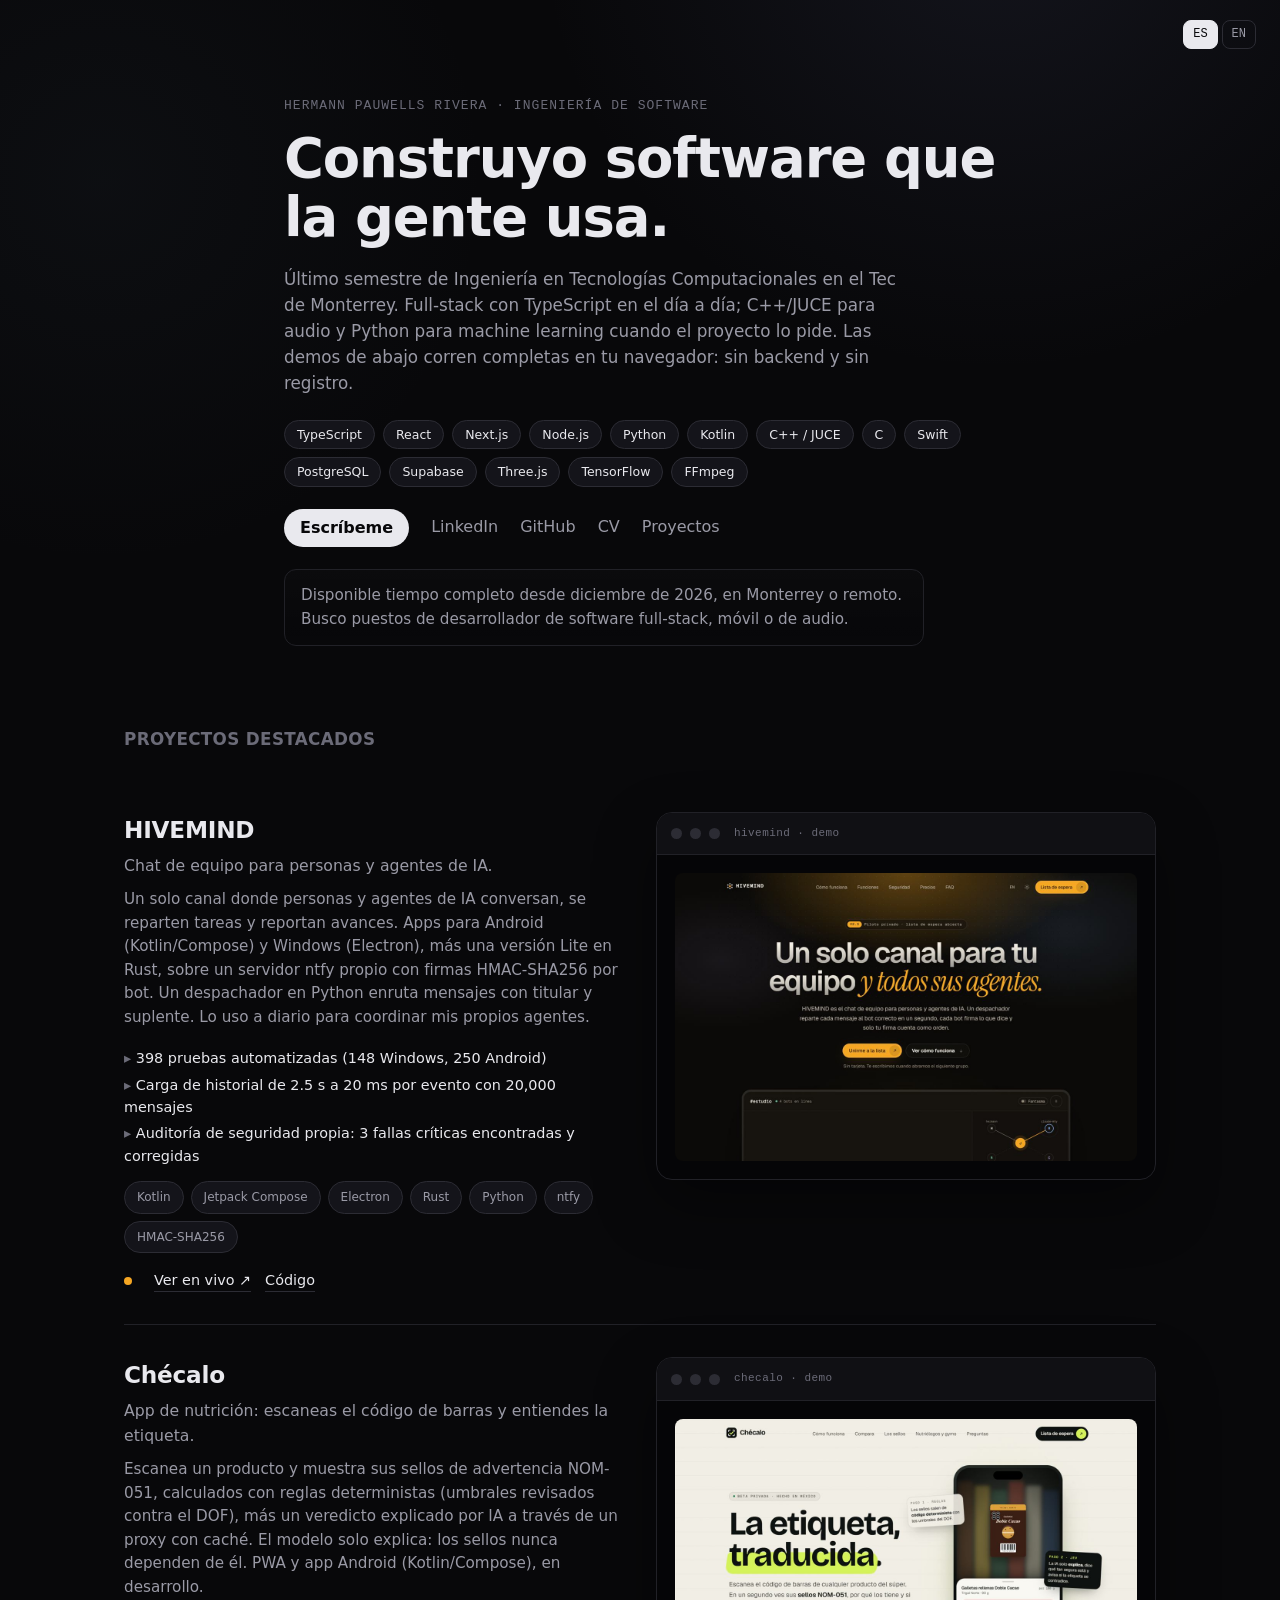
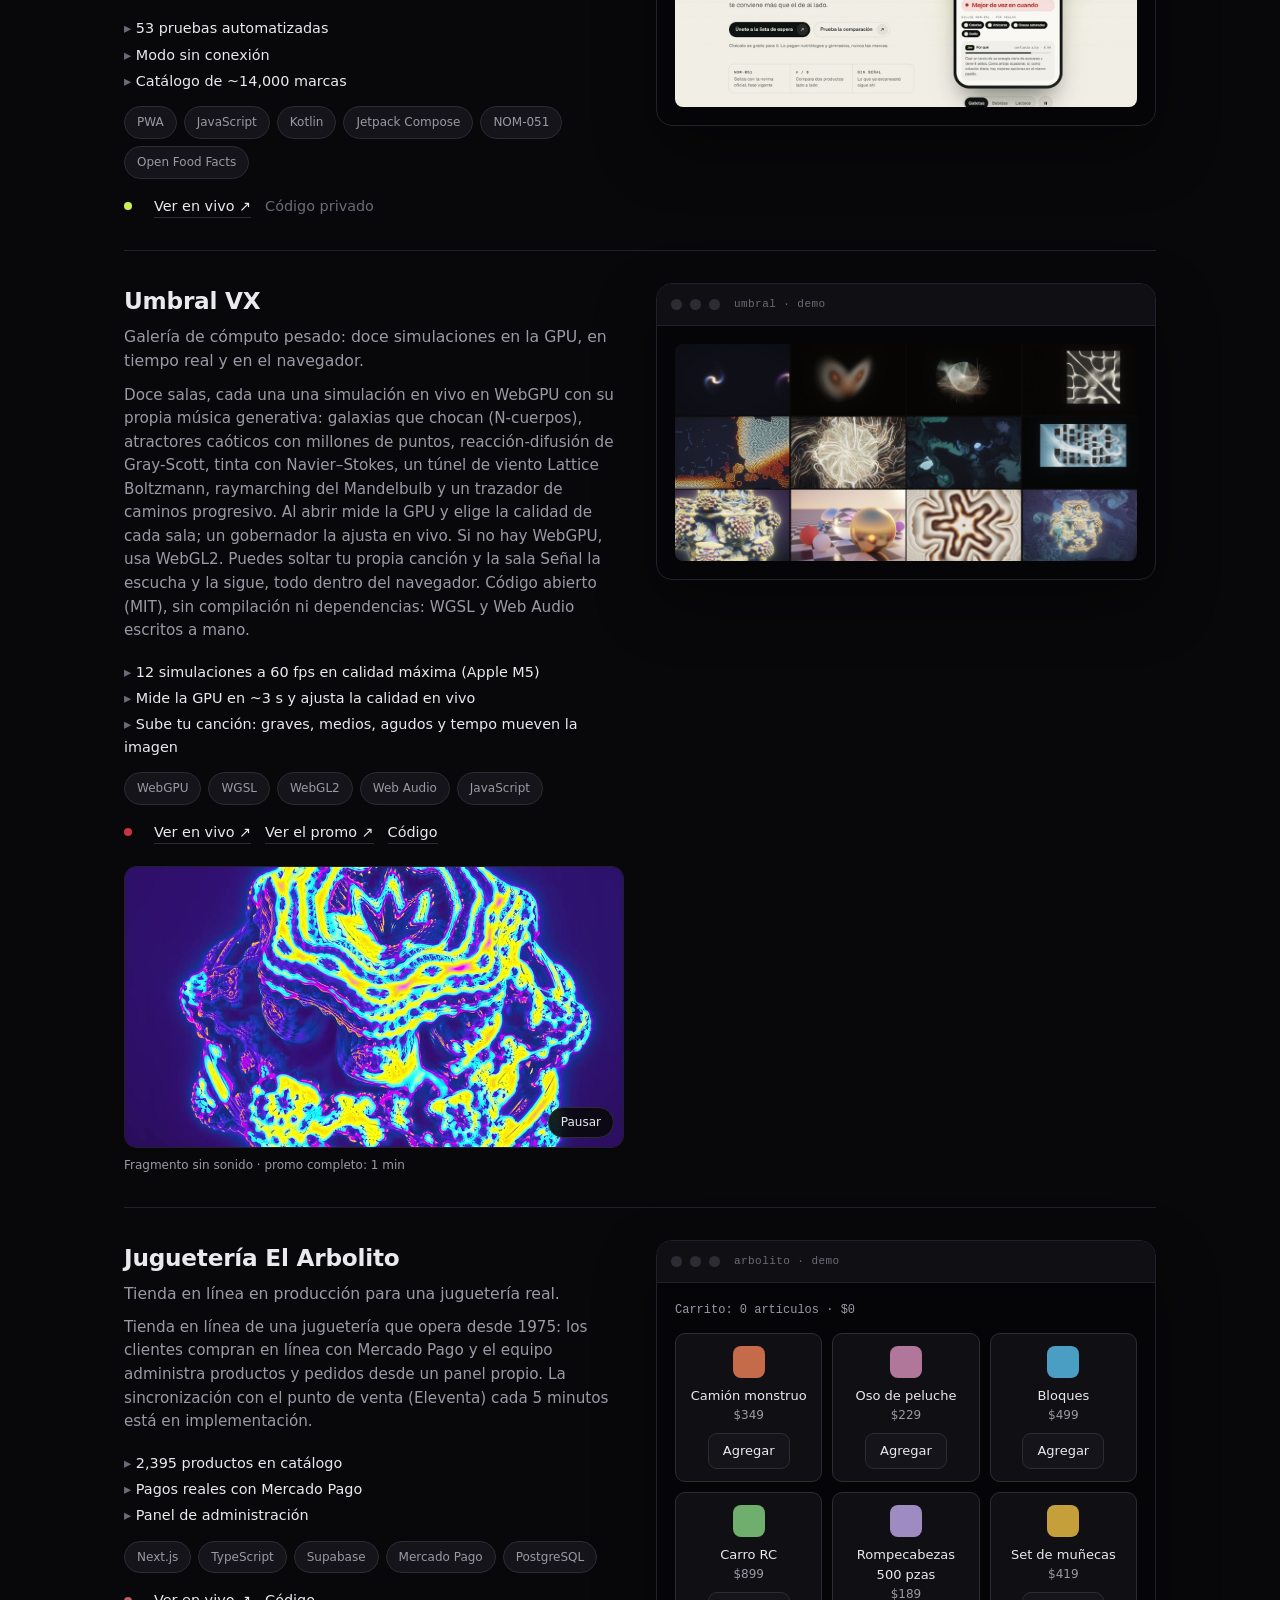
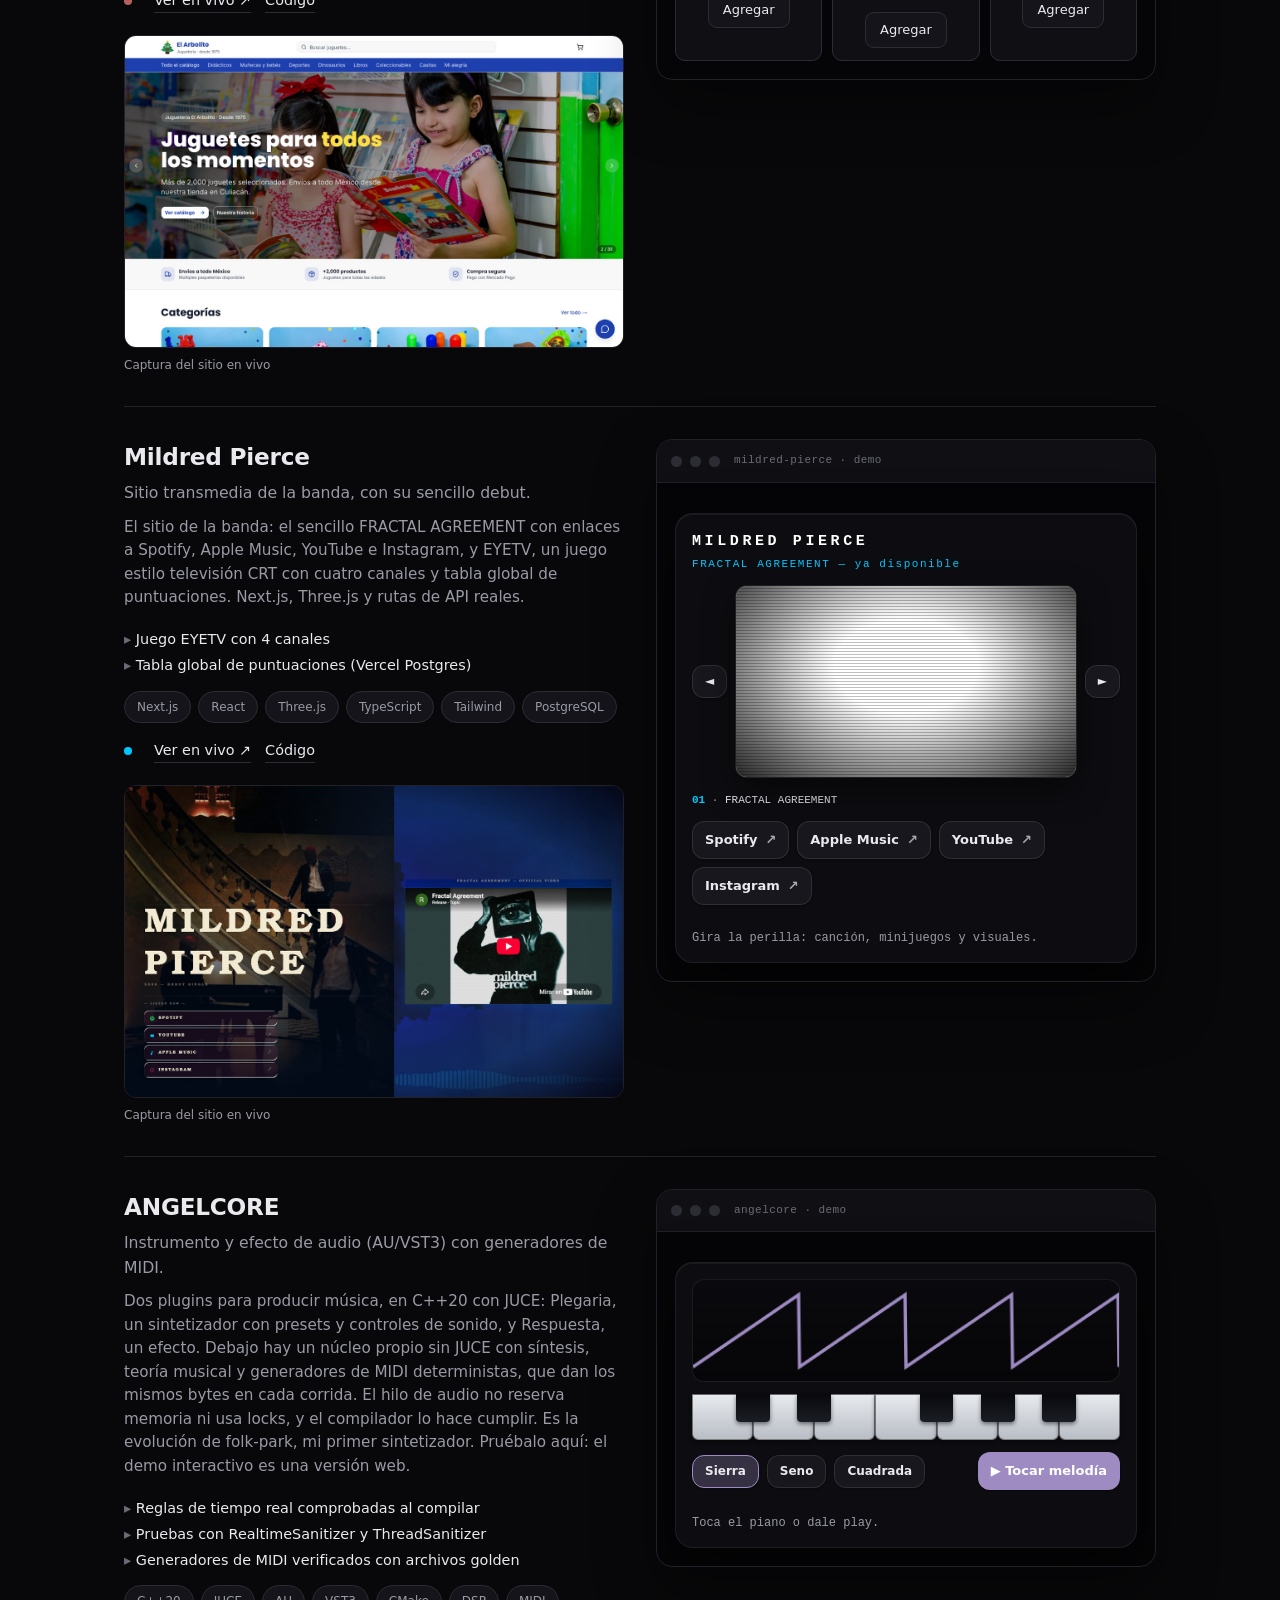
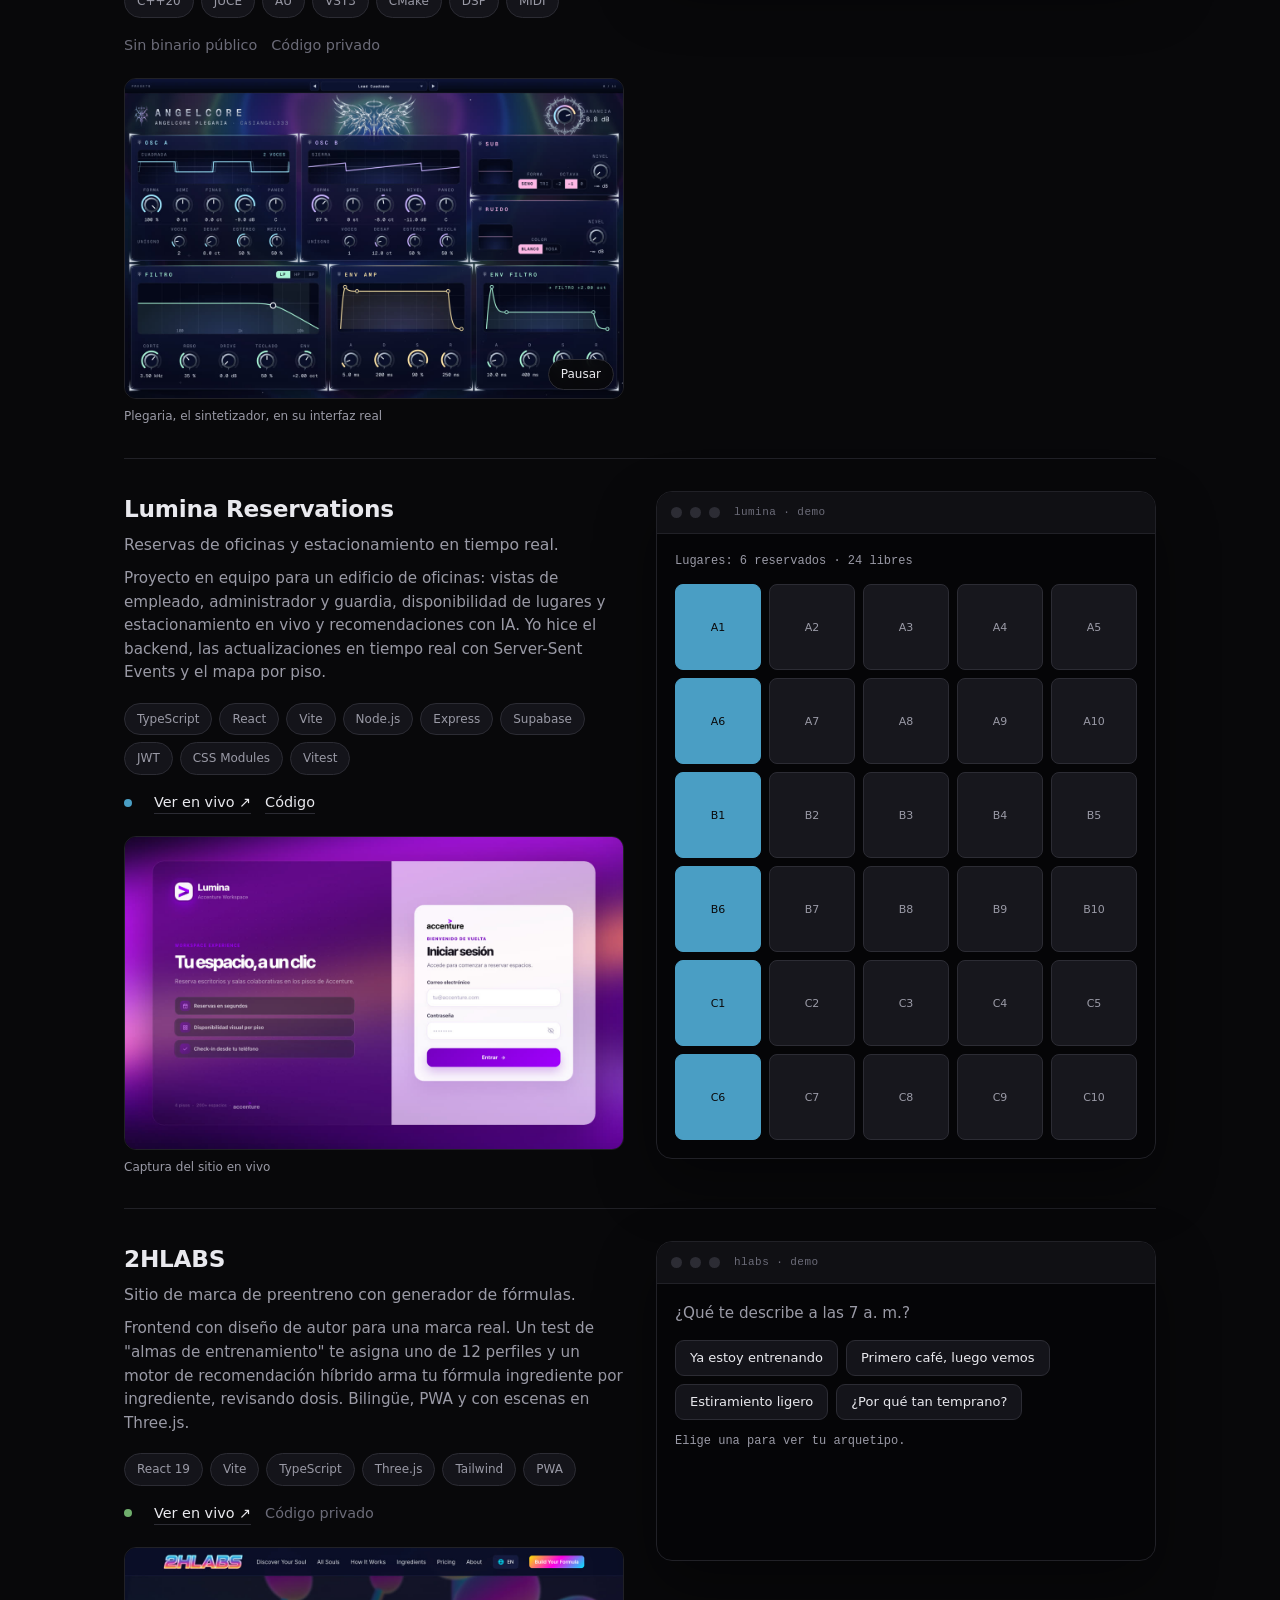
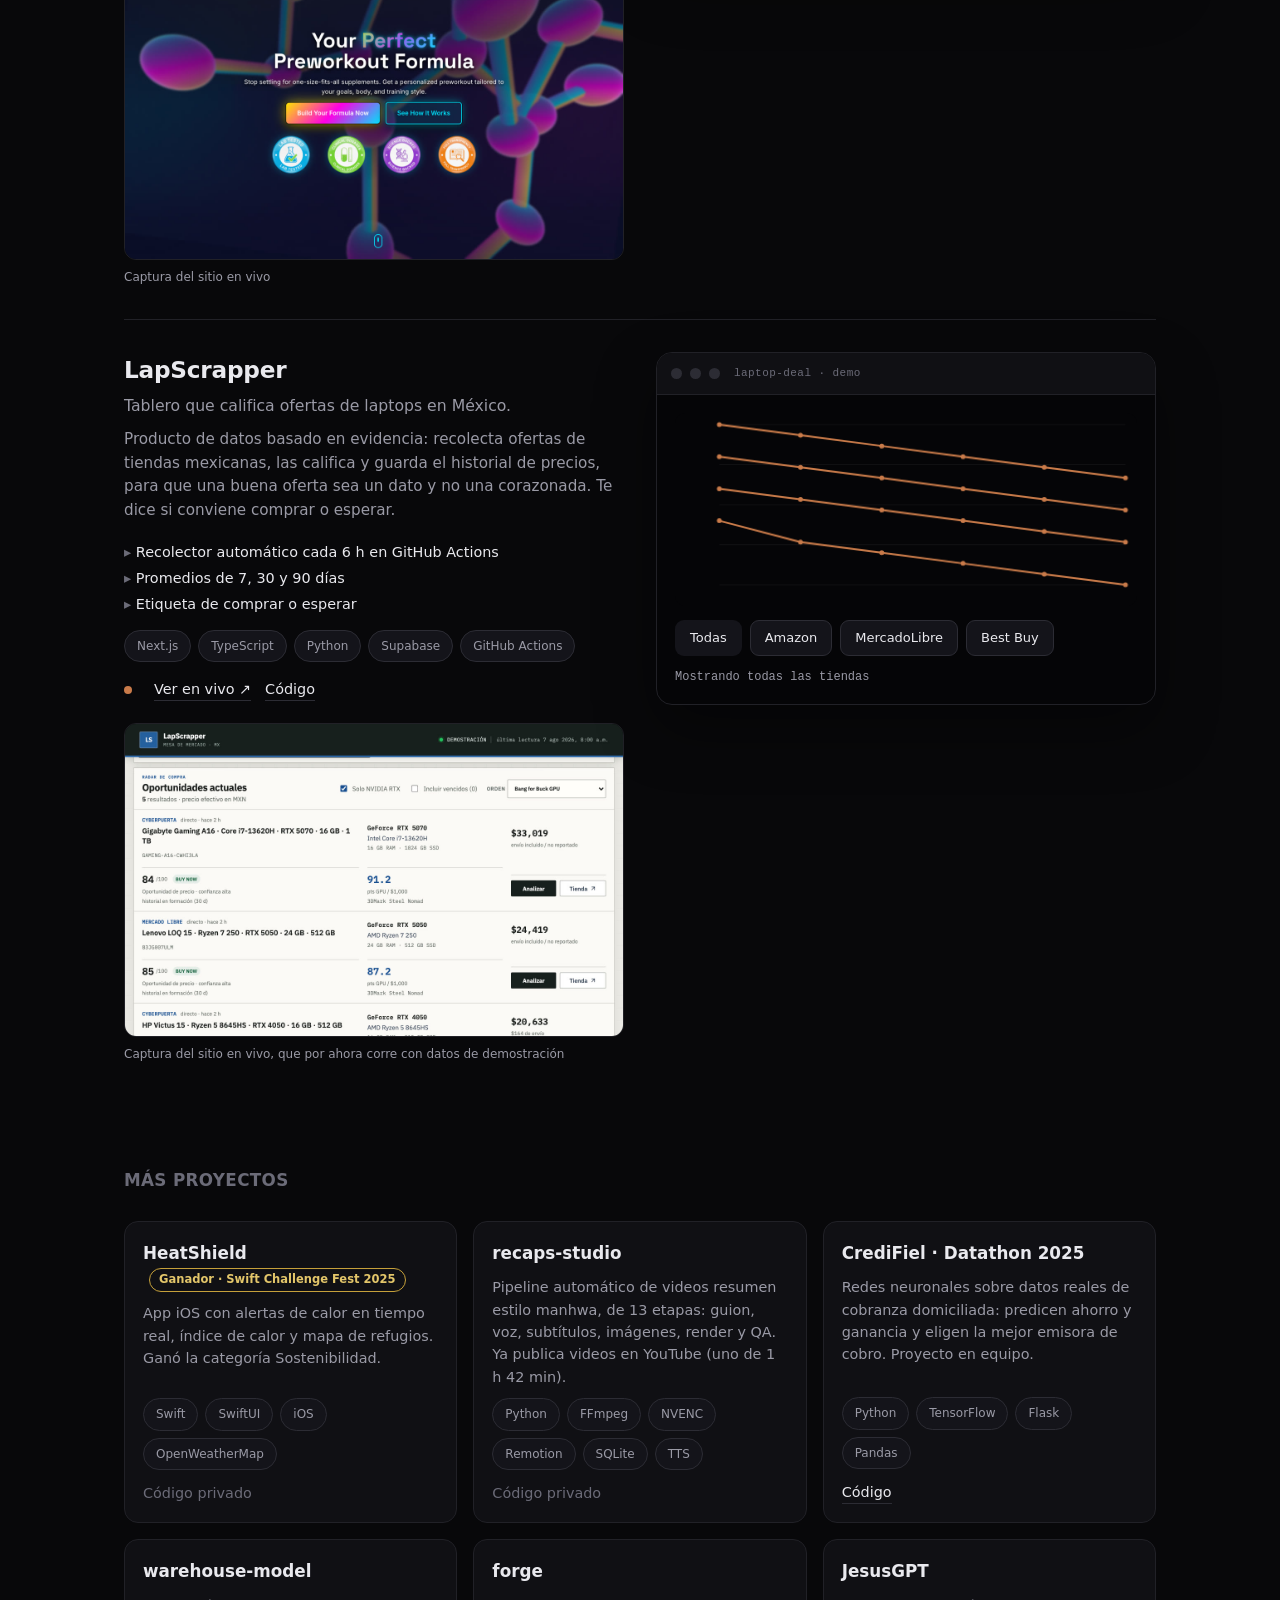
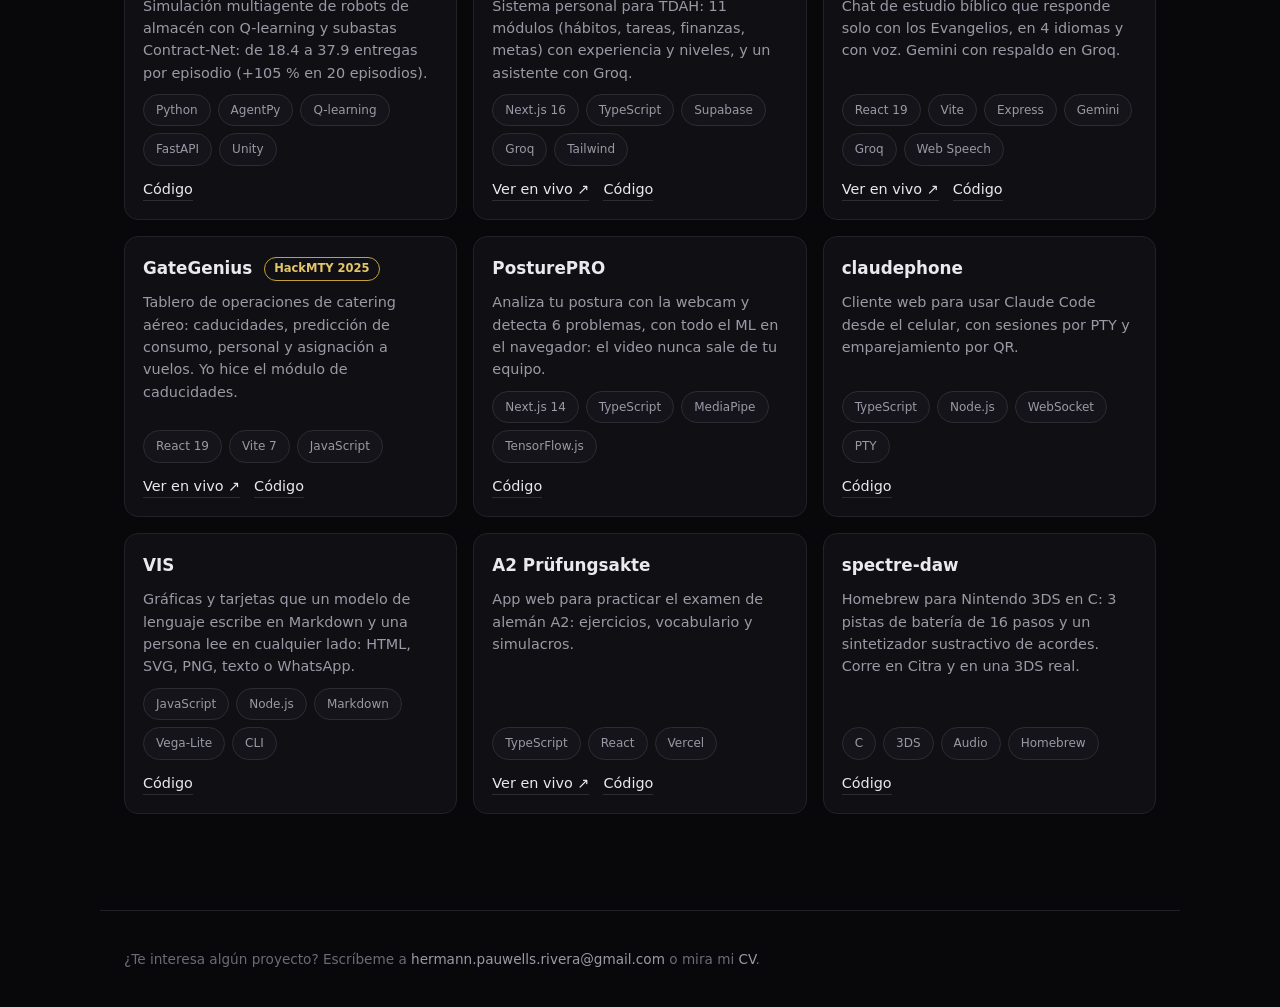
==== commit 1bac2eb8: "UMBRAL VX ya es código abierto y agrega VIS" ====
--- a/index.html
+++ b/index.html
@@ -21,7 +21,7 @@
   <meta property="og:image:height" content="630" />
   <meta name="twitter:card" content="summary_large_image" />
   <link rel="icon" href="data:image/svg+xml,%3Csvg xmlns='http://www.w3.org/2000/svg' viewBox='0 0 64 64'%3E%3Crect width='64' height='64' rx='14' fill='%2308080a'/%3E%3Ctext x='32' y='44' font-family='Helvetica,Arial,sans-serif' font-size='34' font-weight='700' text-anchor='middle' fill='%23e9e9ee'%3EH%3C/text%3E%3C/svg%3E" />
-  <link rel="stylesheet" href="assets/styles.css?v=20261029c" />
+  <link rel="stylesheet" href="assets/styles.css?v=20261112a" />
   <script type="application/ld+json">{"@context": "https://schema.org", "@type": "ProfilePage", "url": "https://hermannpr.github.io/best-works/", "inLanguage": "es", "mainEntity": {"@type": "Person", "name": "Hermann Pauwells Rivera", "jobTitle": "Desarrollador de software full-stack", "url": "https://hermannpr.github.io/", "email": "mailto:hermann.pauwells.rivera@gmail.com", "alumniOf": {"@type": "CollegeOrUniversity", "name": "Tecnológico de Monterrey"}, "address": {"@type": "PostalAddress", "addressLocality": "Monterrey", "addressCountry": "MX"}, "sameAs": ["https://github.com/HermannPR", "https://www.linkedin.com/in/hermann-pauwells-rivera"]}}</script>
 </head>
 <body>
@@ -63,7 +63,7 @@
     <p>¿Te interesa algún proyecto? Escríbeme a <a href="mailto:hermann.pauwells.rivera@gmail.com">hermann.pauwells.rivera@gmail.com</a> o mira mi <a href="https://hermannpr.github.io/">CV</a>.</p>
   </footer>
 
-  <script src="assets/data.js?v=20261029c"></script>
-  <script src="assets/app.js?v=20261029c"></script>
+  <script src="assets/data.js?v=20261112a"></script>
+  <script src="assets/app.js?v=20261112a"></script>
 </body>
 </html>
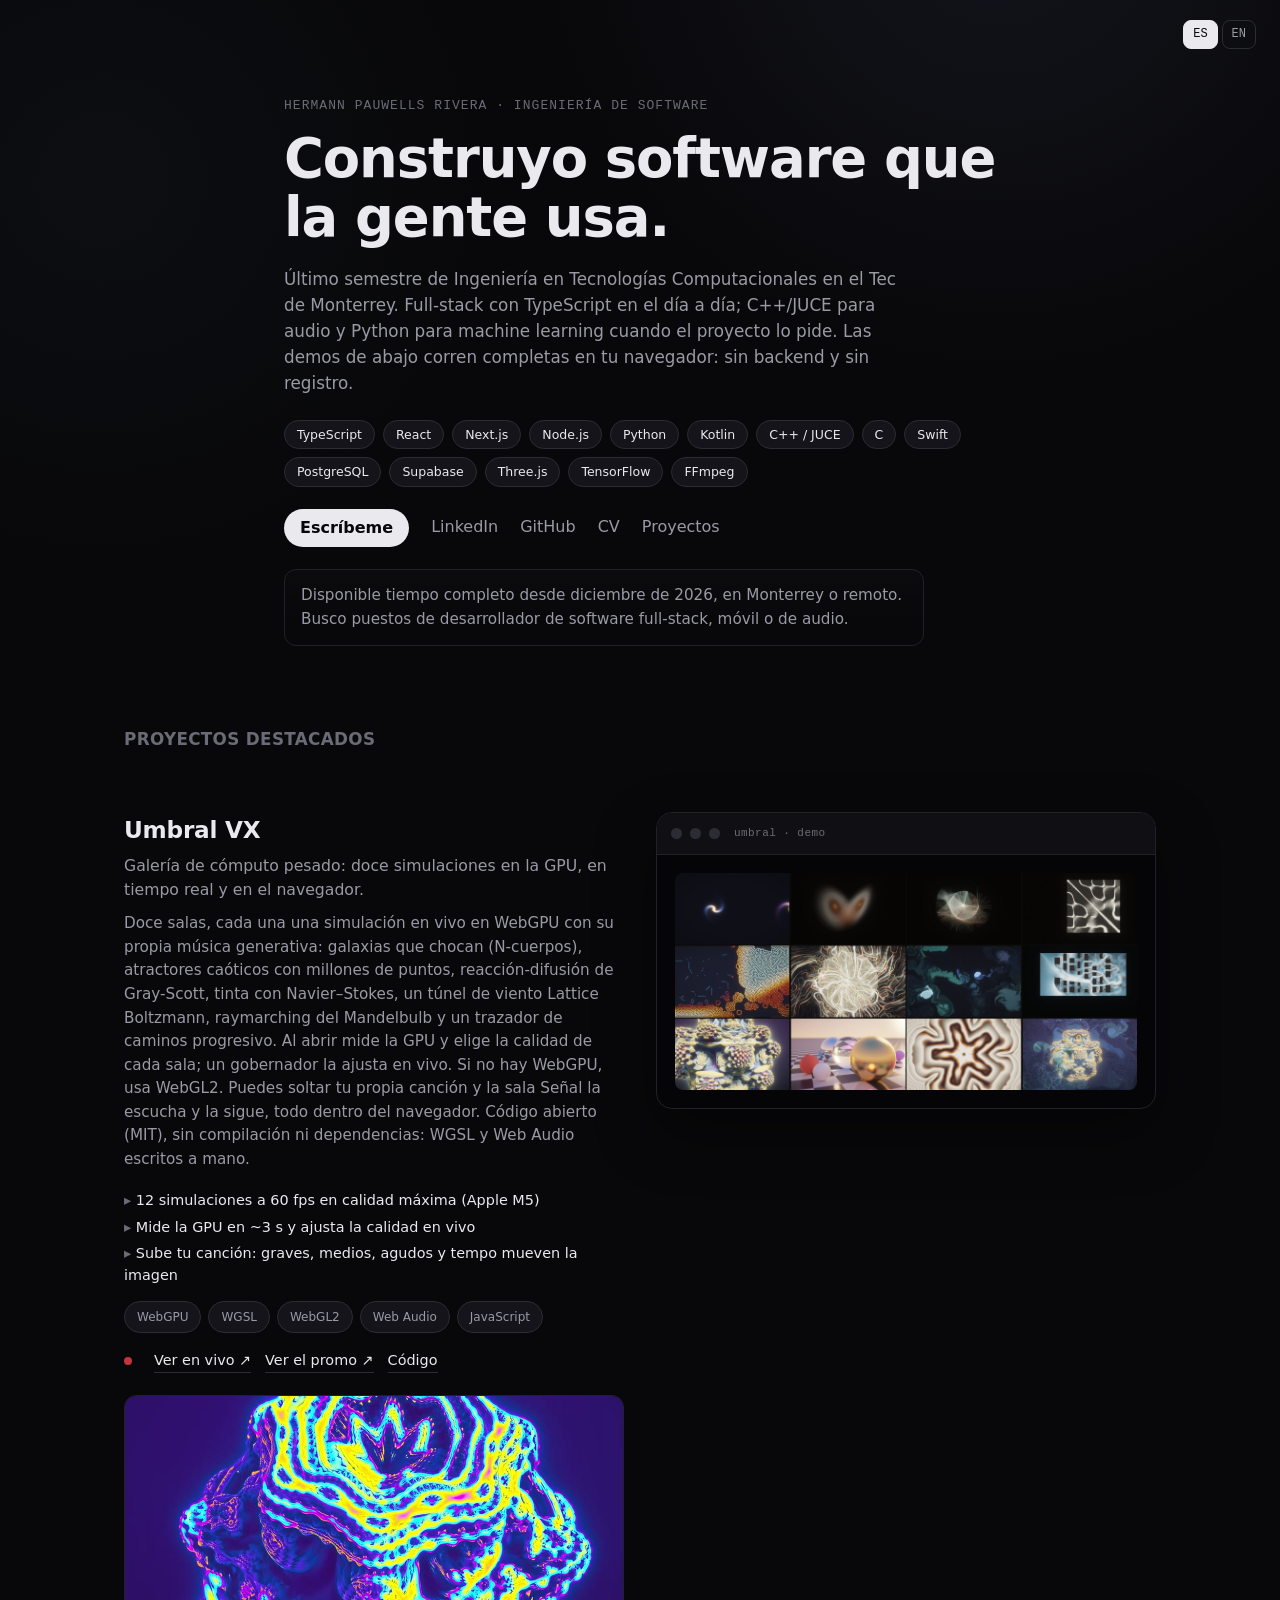
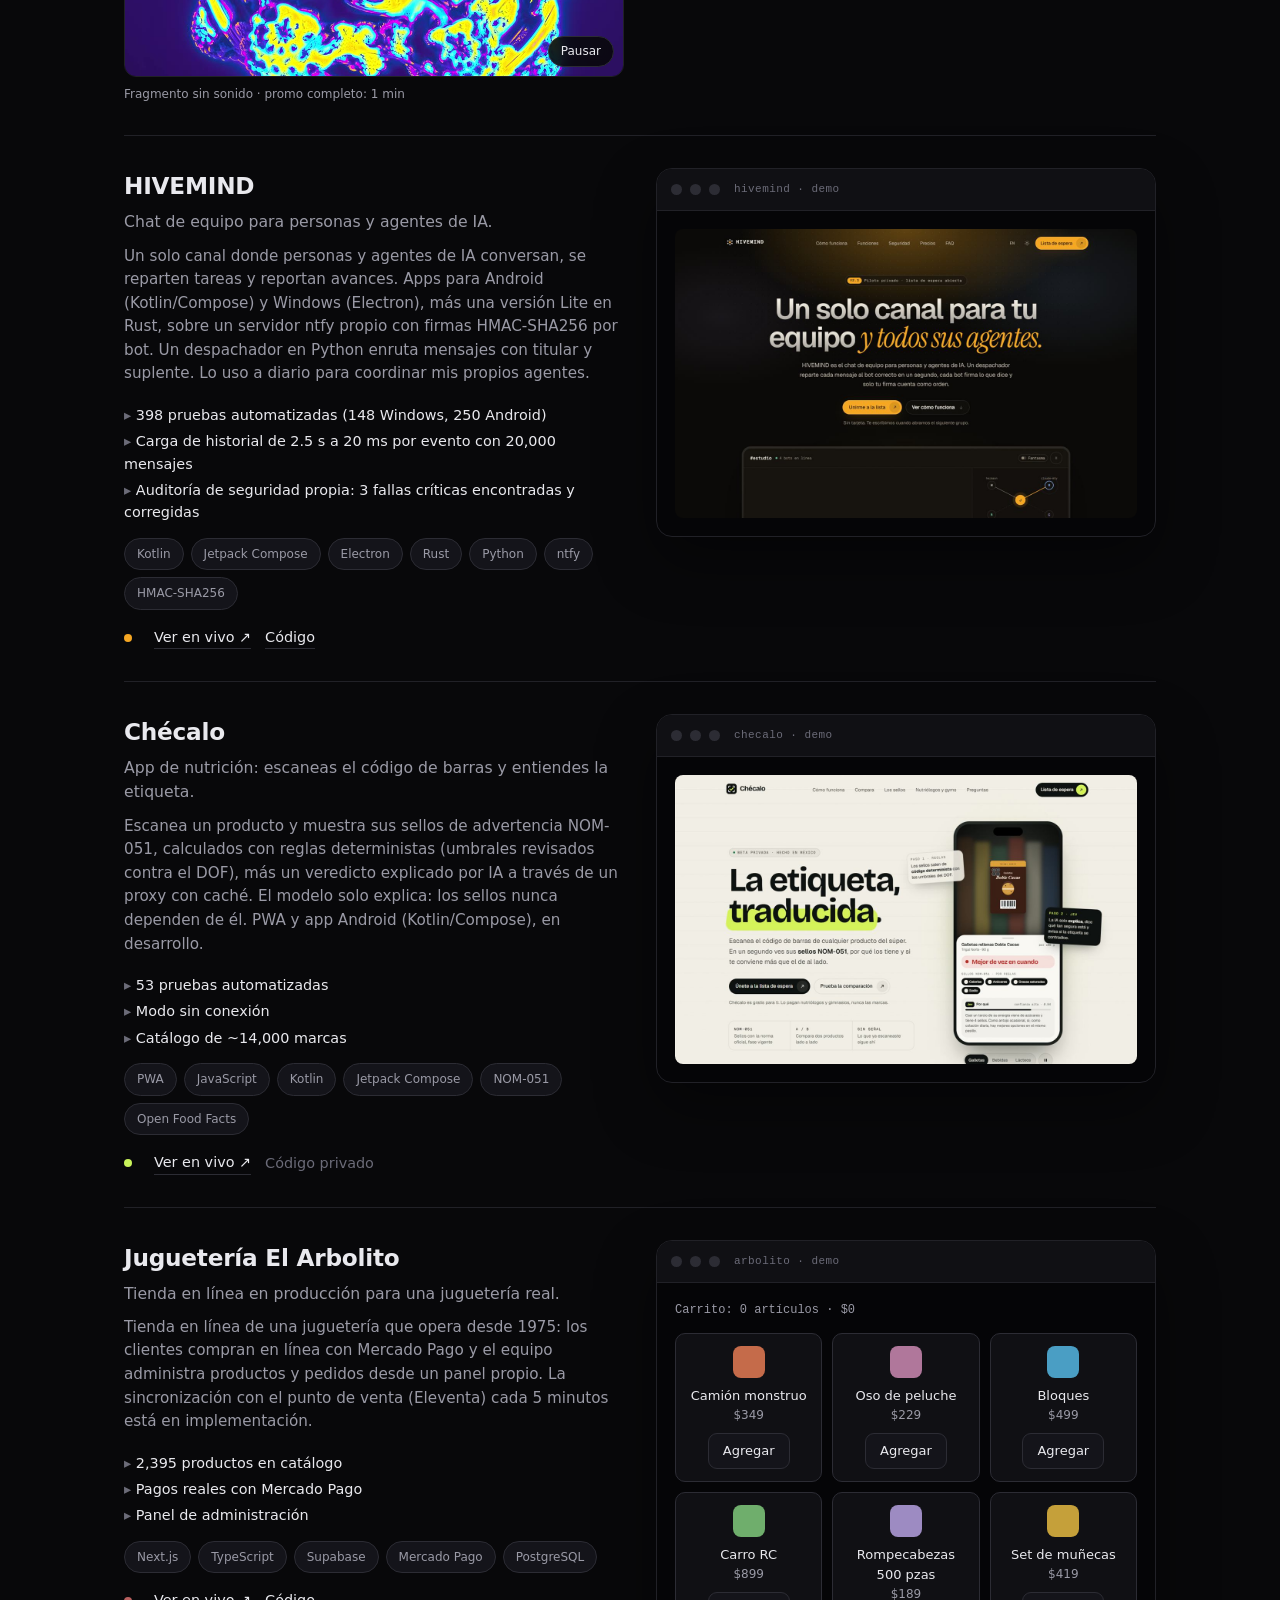
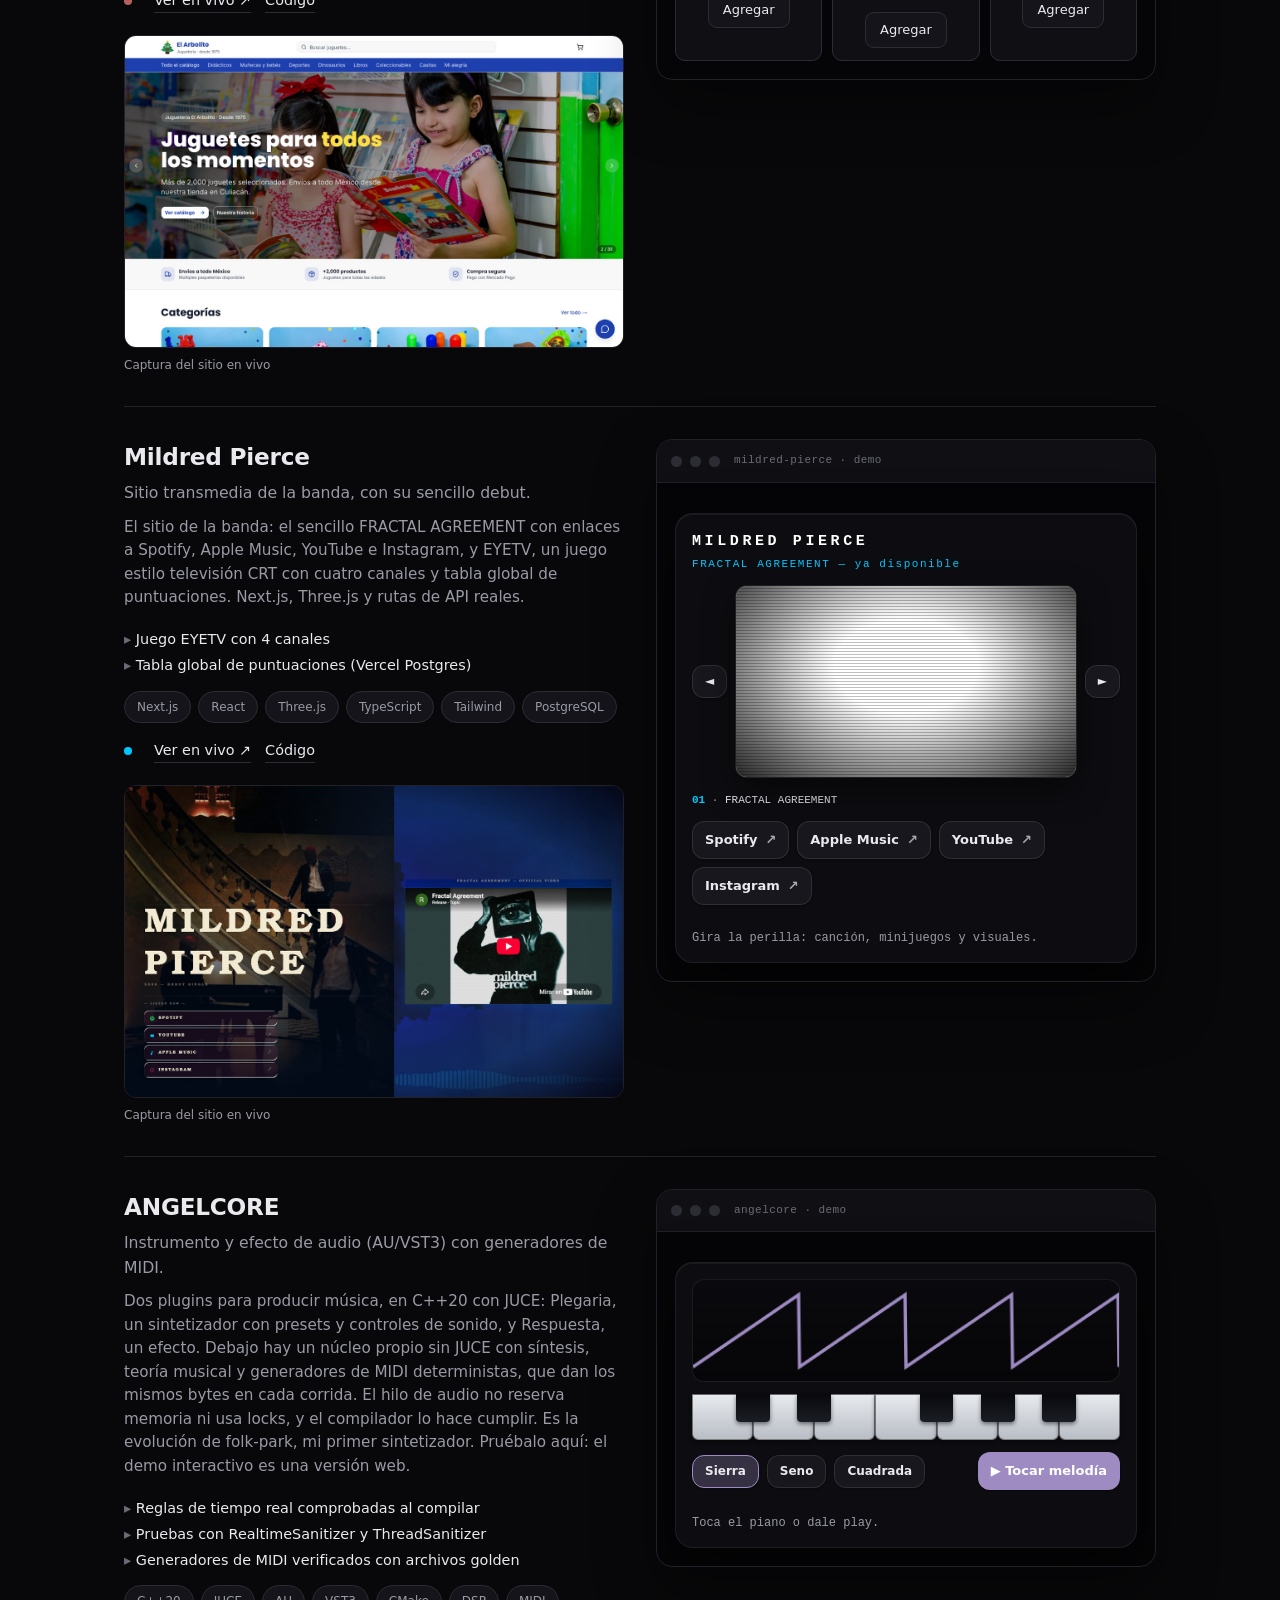
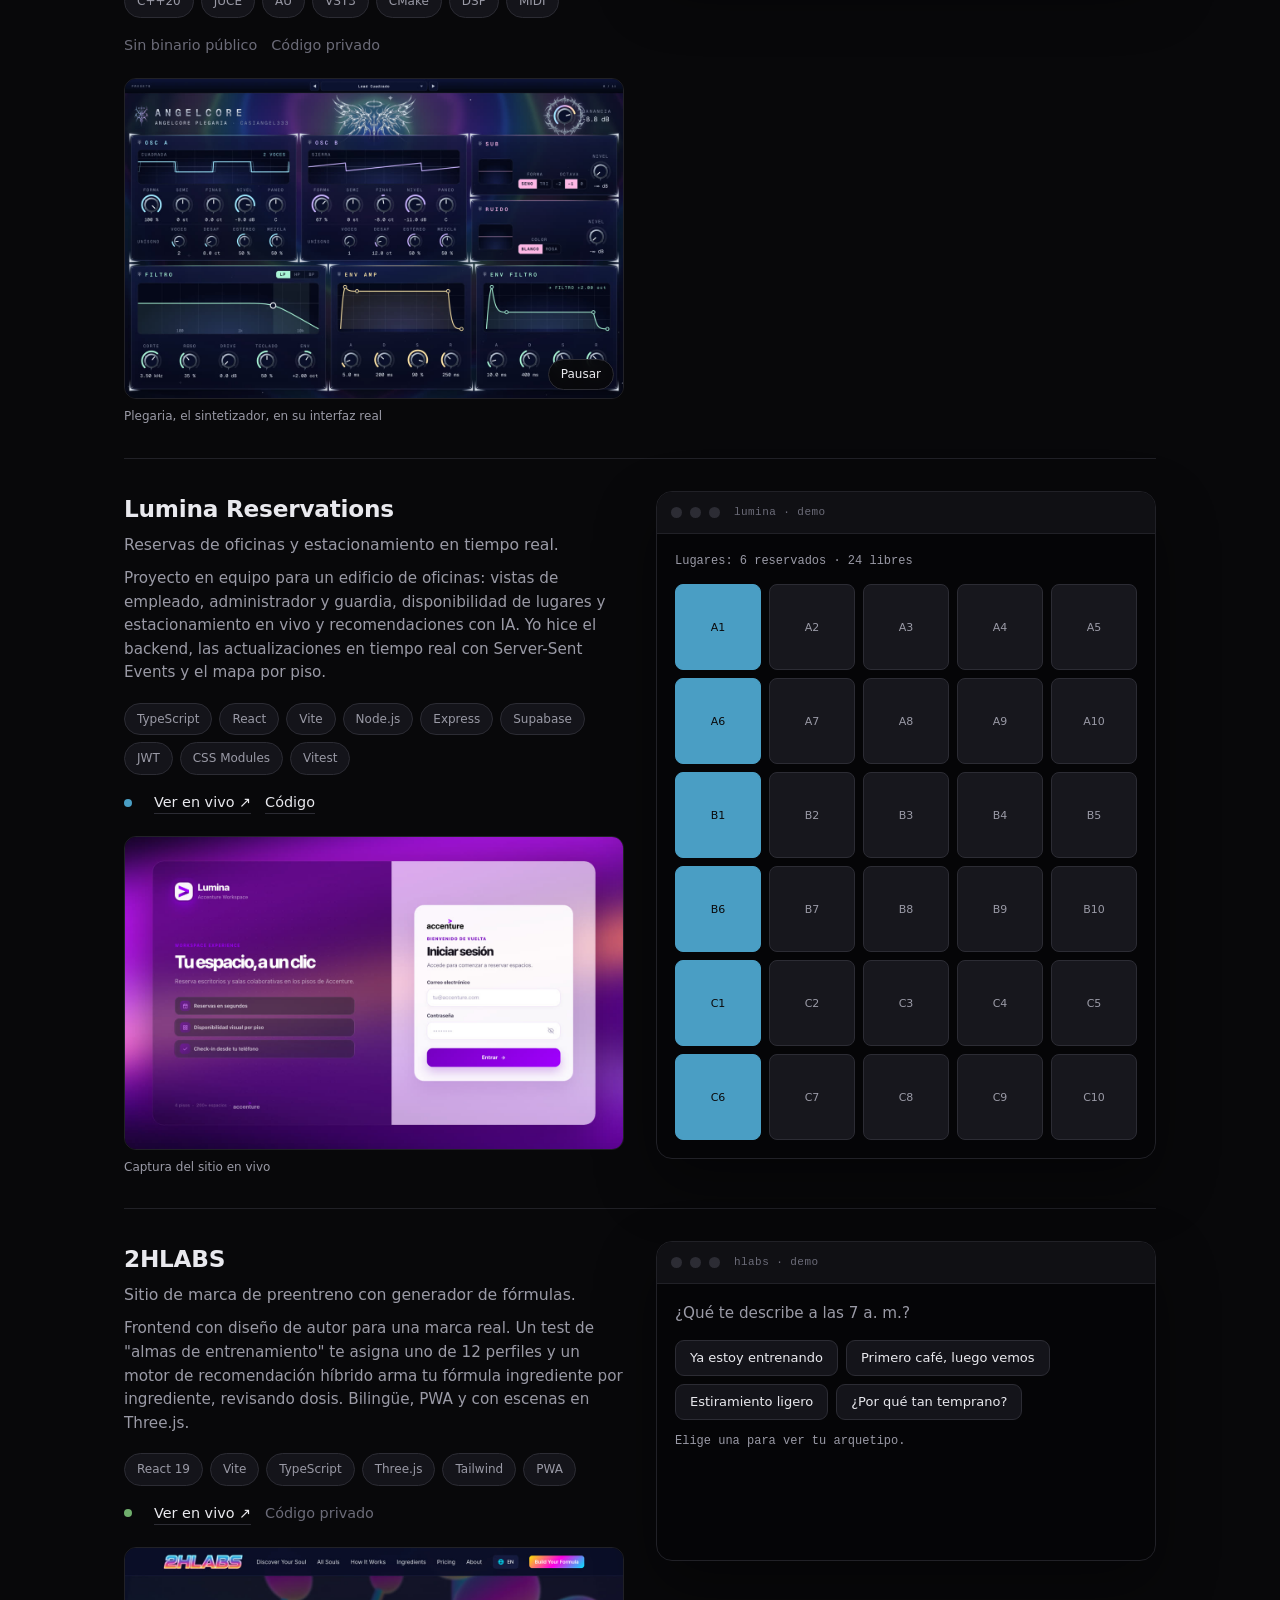
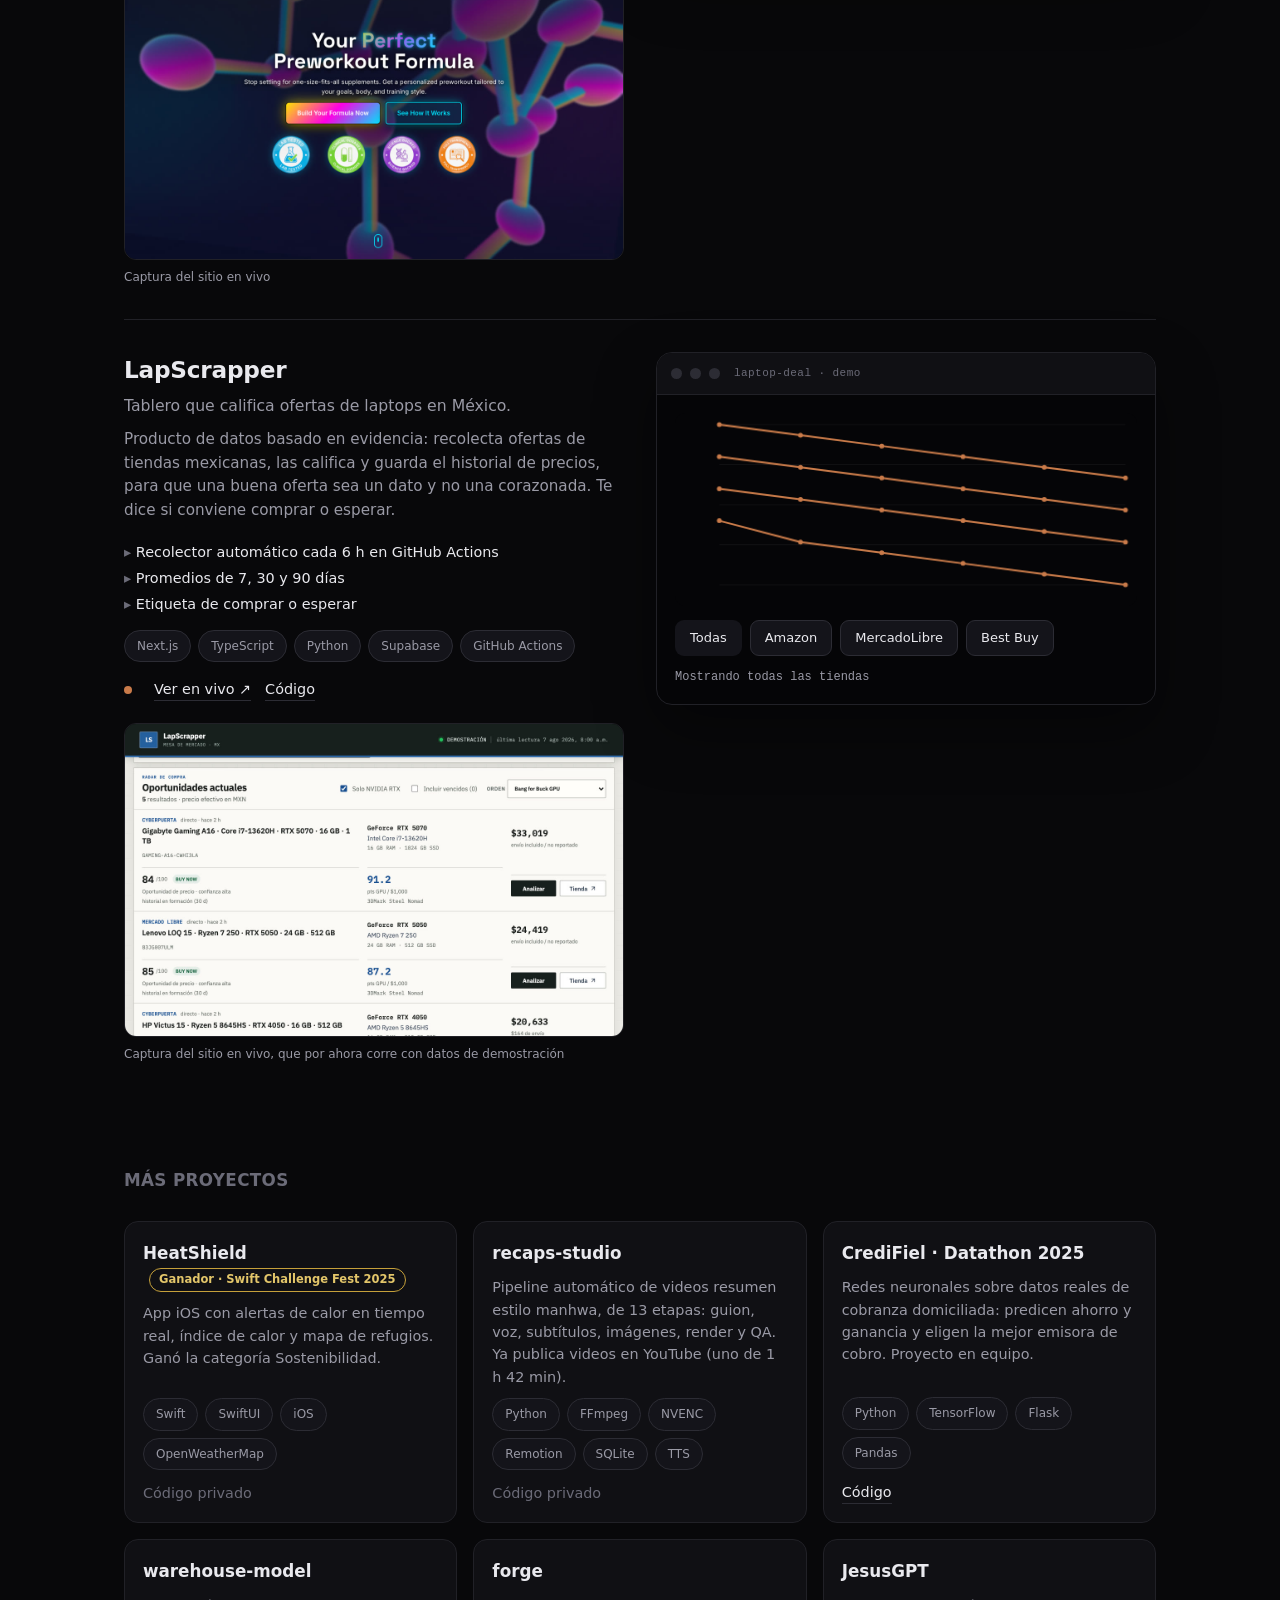
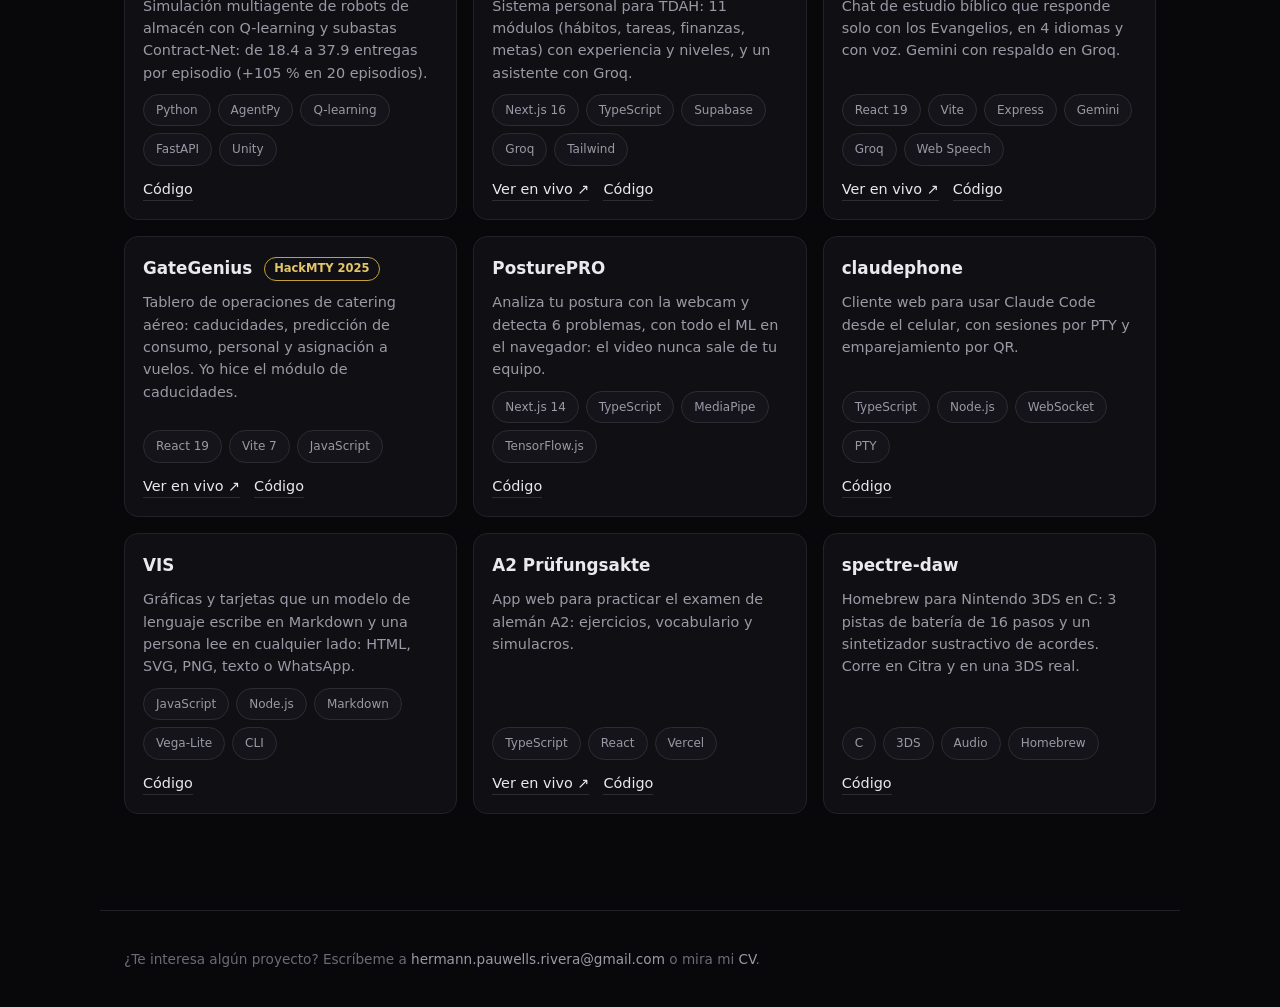
==== commit 0b29089b: "Pone UMBRAL VX primero en los proyectos destacados" ====
--- a/index.html
+++ b/index.html
@@ -21,7 +21,7 @@
   <meta property="og:image:height" content="630" />
   <meta name="twitter:card" content="summary_large_image" />
   <link rel="icon" href="data:image/svg+xml,%3Csvg xmlns='http://www.w3.org/2000/svg' viewBox='0 0 64 64'%3E%3Crect width='64' height='64' rx='14' fill='%2308080a'/%3E%3Ctext x='32' y='44' font-family='Helvetica,Arial,sans-serif' font-size='34' font-weight='700' text-anchor='middle' fill='%23e9e9ee'%3EH%3C/text%3E%3C/svg%3E" />
-  <link rel="stylesheet" href="assets/styles.css?v=20261112a" />
+  <link rel="stylesheet" href="assets/styles.css?v=20261112b" />
   <script type="application/ld+json">{"@context": "https://schema.org", "@type": "ProfilePage", "url": "https://hermannpr.github.io/best-works/", "inLanguage": "es", "mainEntity": {"@type": "Person", "name": "Hermann Pauwells Rivera", "jobTitle": "Desarrollador de software full-stack", "url": "https://hermannpr.github.io/", "email": "mailto:hermann.pauwells.rivera@gmail.com", "alumniOf": {"@type": "CollegeOrUniversity", "name": "Tecnológico de Monterrey"}, "address": {"@type": "PostalAddress", "addressLocality": "Monterrey", "addressCountry": "MX"}, "sameAs": ["https://github.com/HermannPR", "https://www.linkedin.com/in/hermann-pauwells-rivera"]}}</script>
 </head>
 <body>
@@ -63,7 +63,7 @@
     <p>¿Te interesa algún proyecto? Escríbeme a <a href="mailto:hermann.pauwells.rivera@gmail.com">hermann.pauwells.rivera@gmail.com</a> o mira mi <a href="https://hermannpr.github.io/">CV</a>.</p>
   </footer>
 
-  <script src="assets/data.js?v=20261112a"></script>
-  <script src="assets/app.js?v=20261112a"></script>
+  <script src="assets/data.js?v=20261112b"></script>
+  <script src="assets/app.js?v=20261112b"></script>
 </body>
 </html>
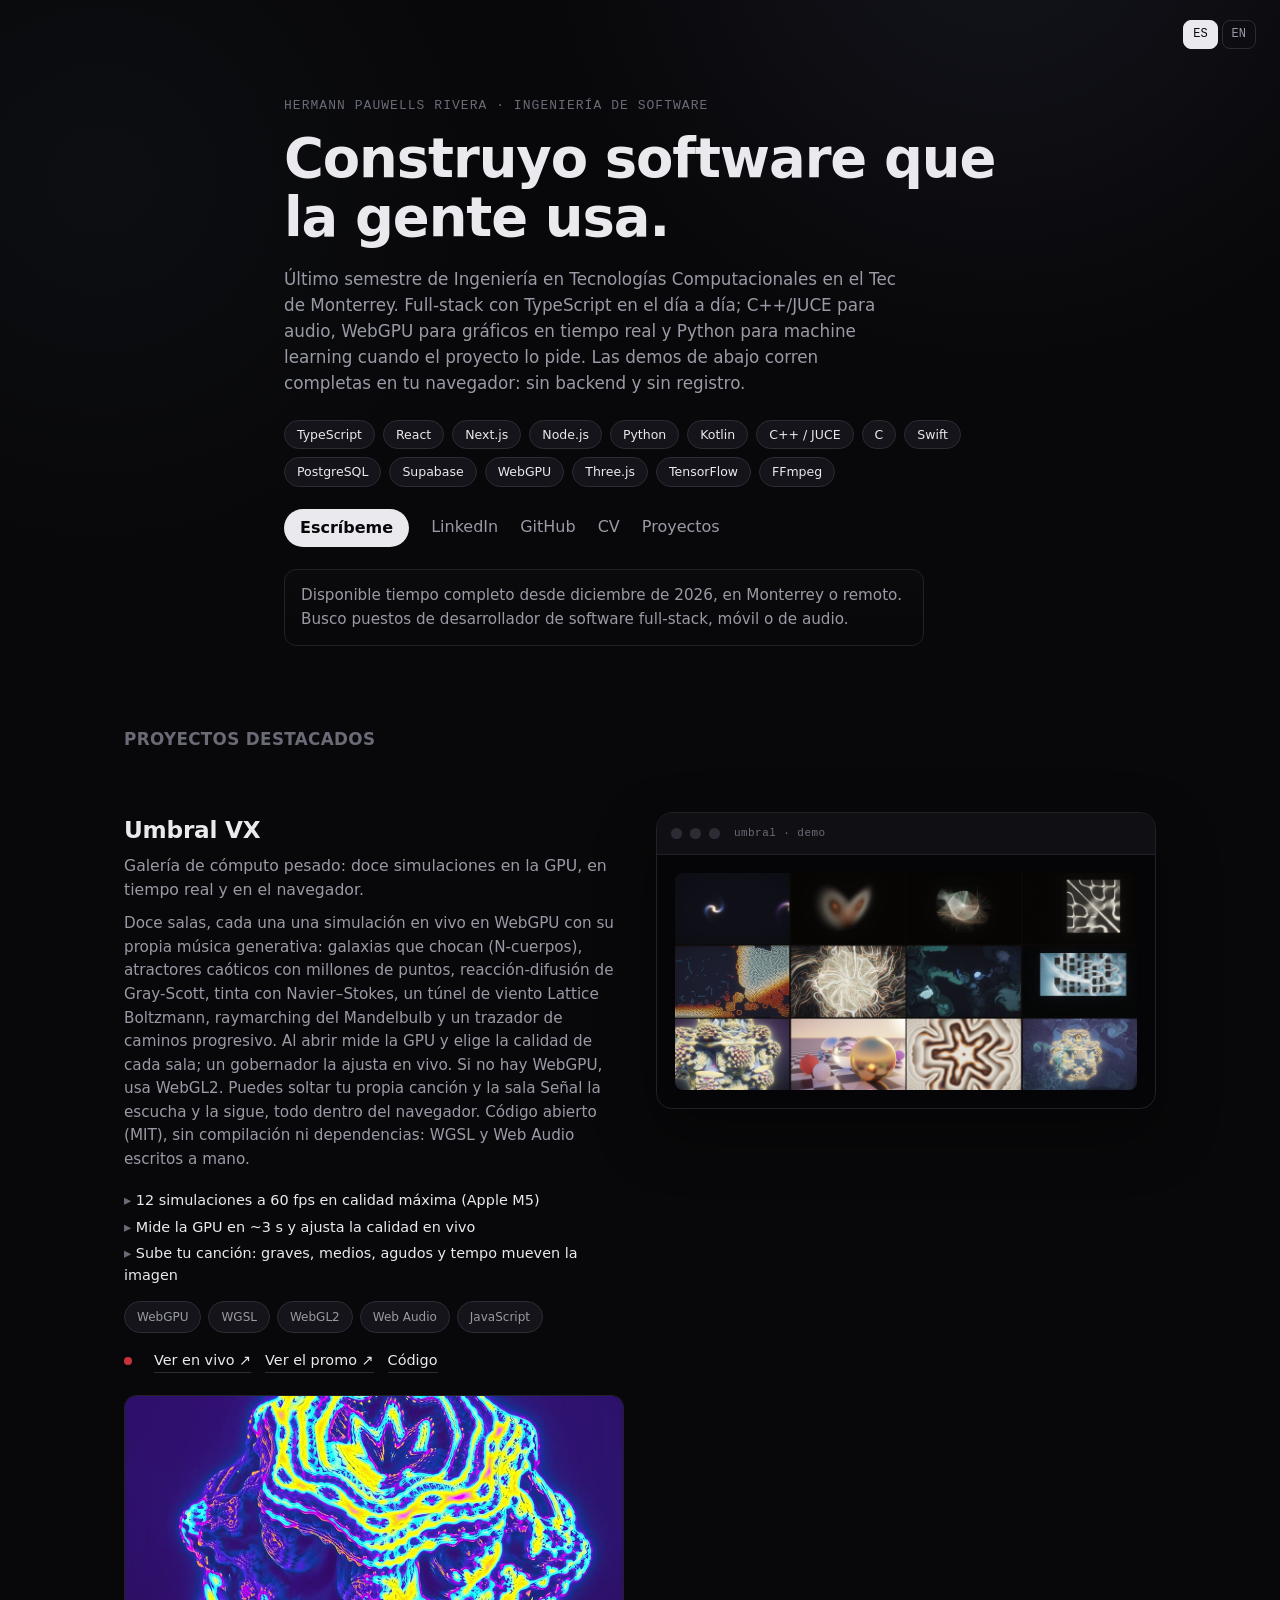
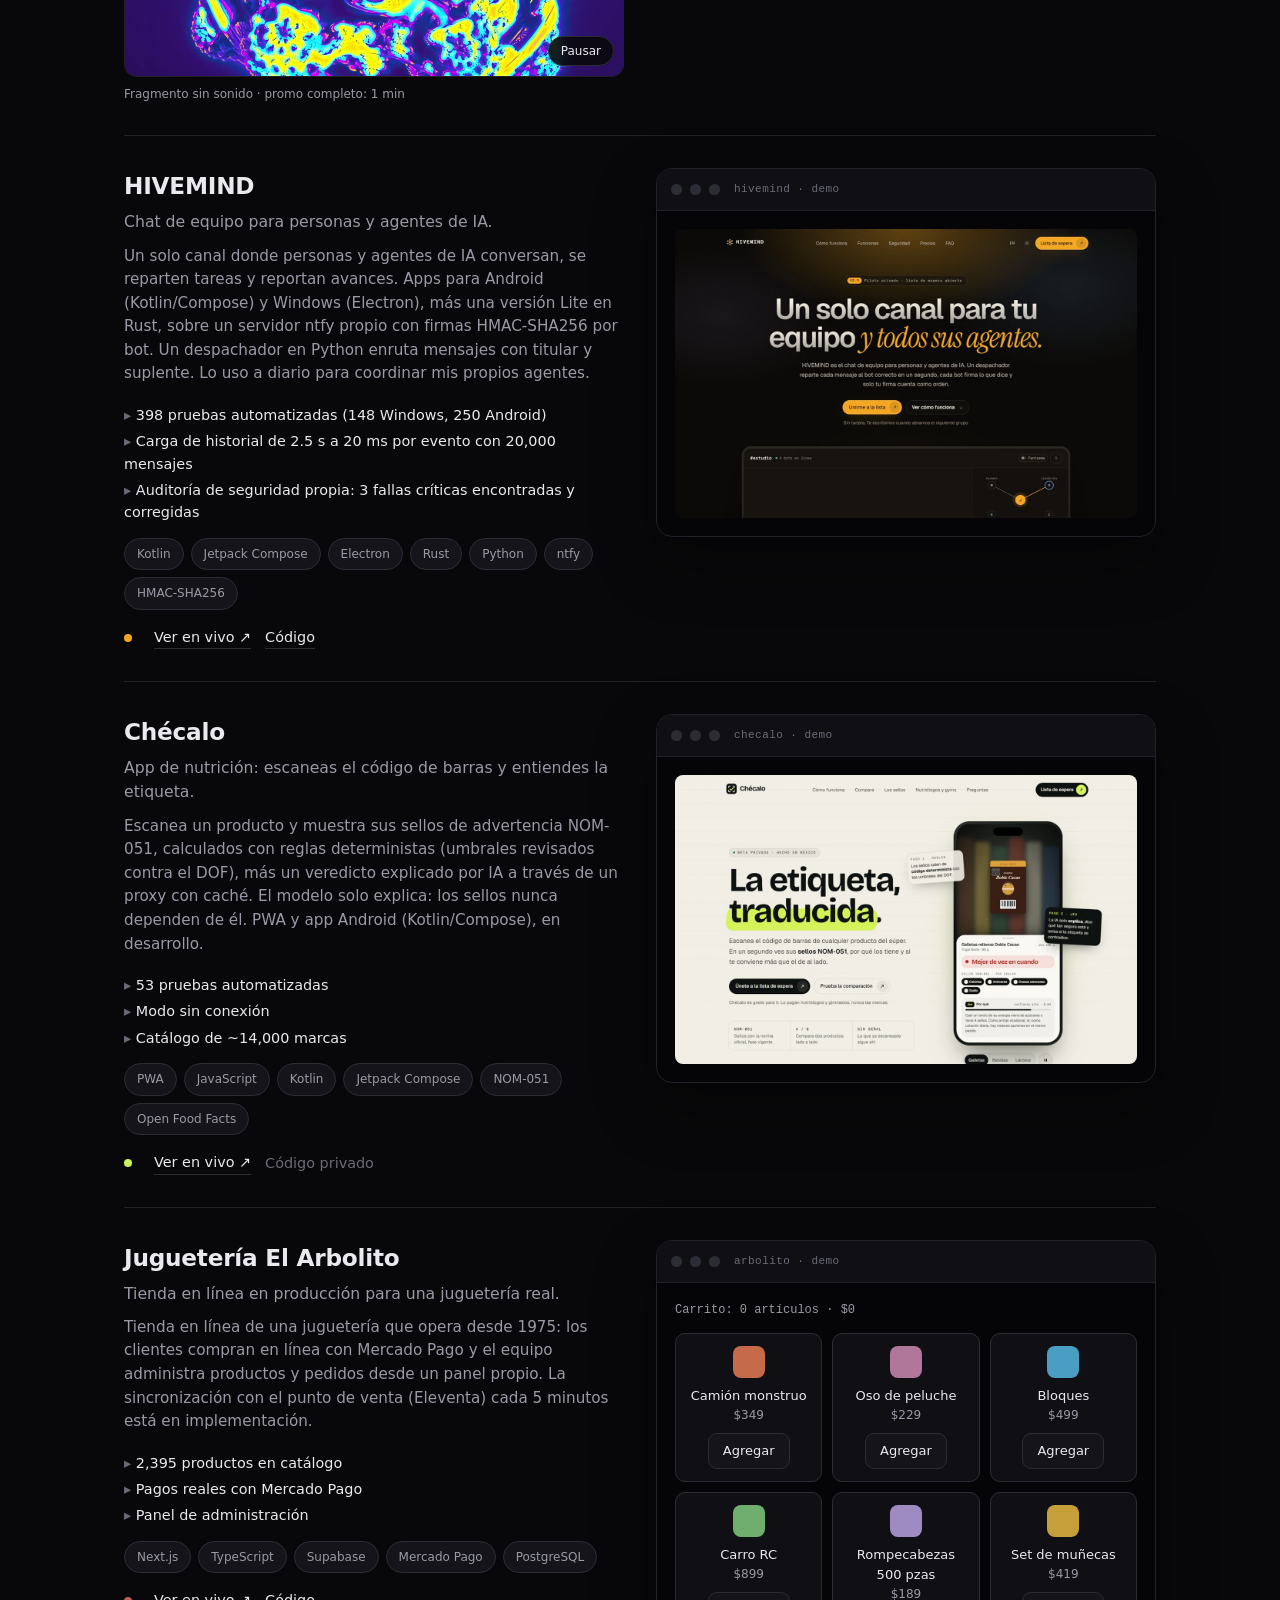
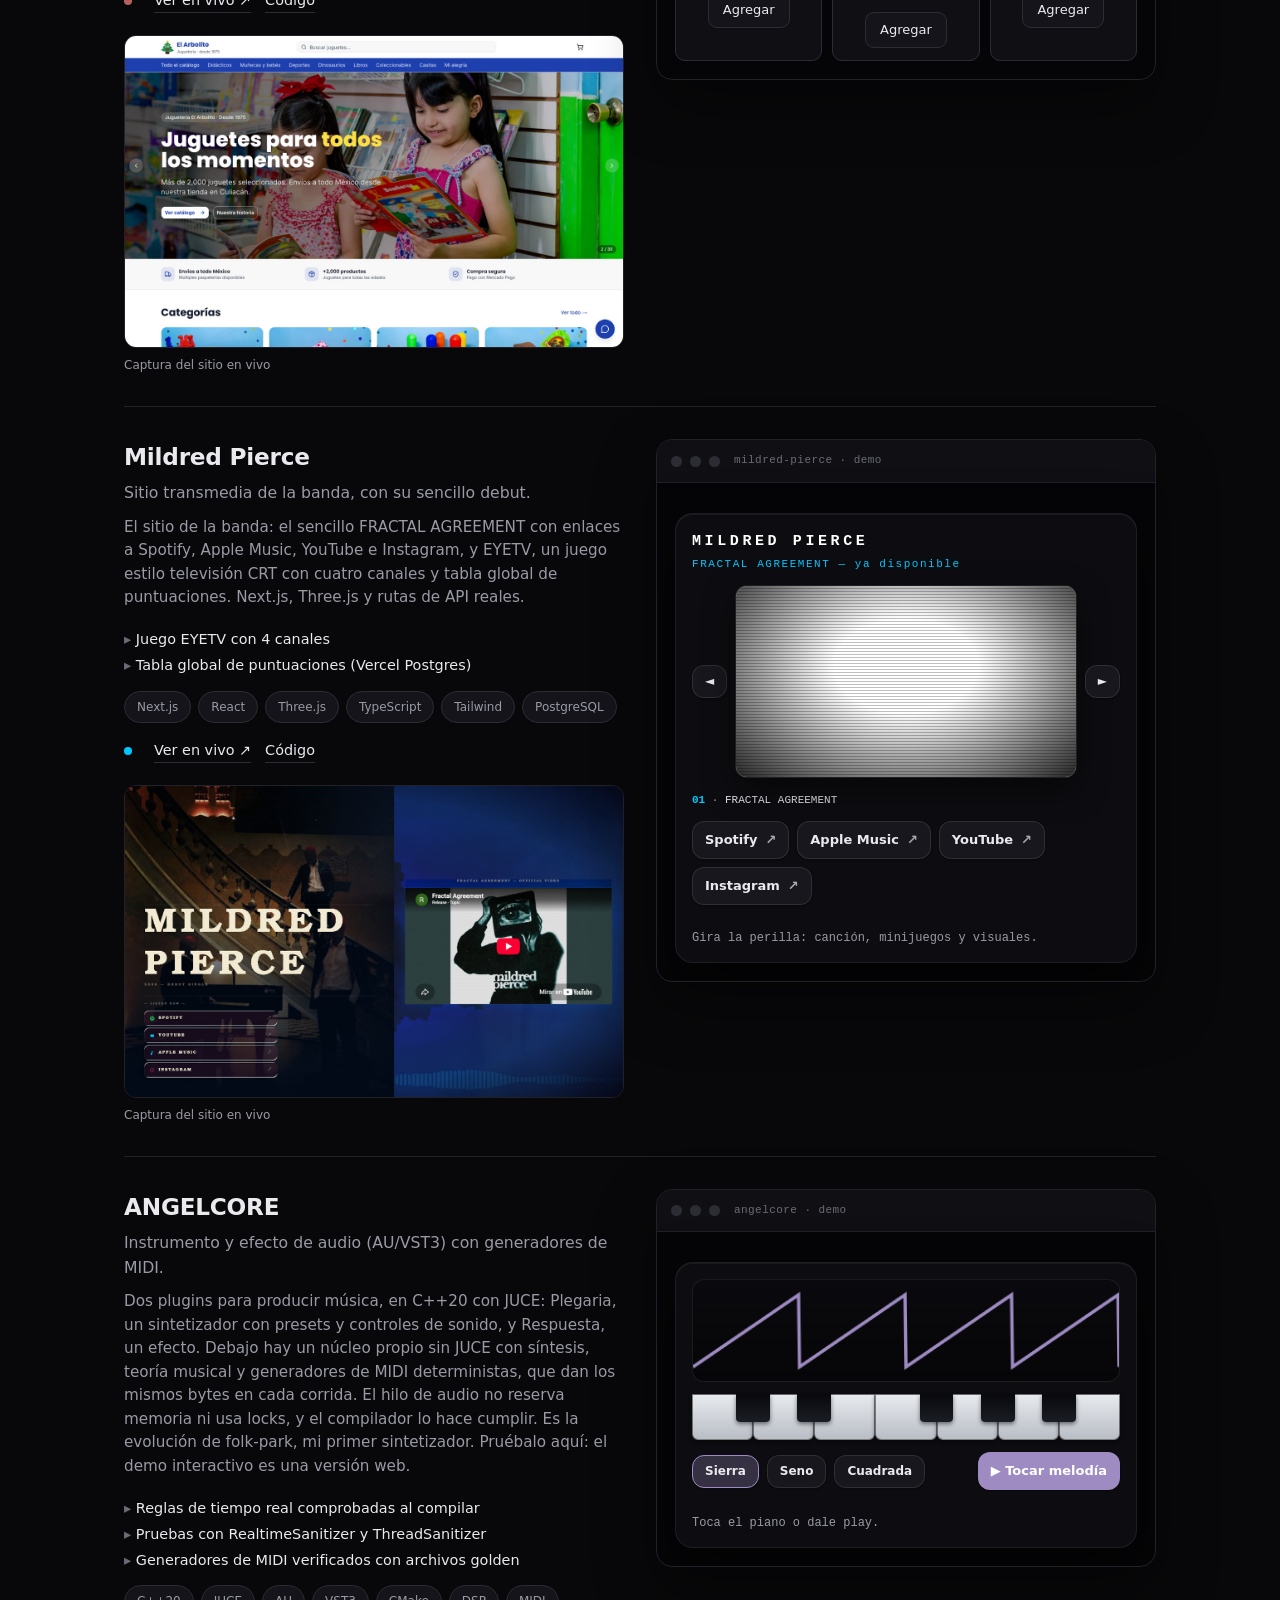
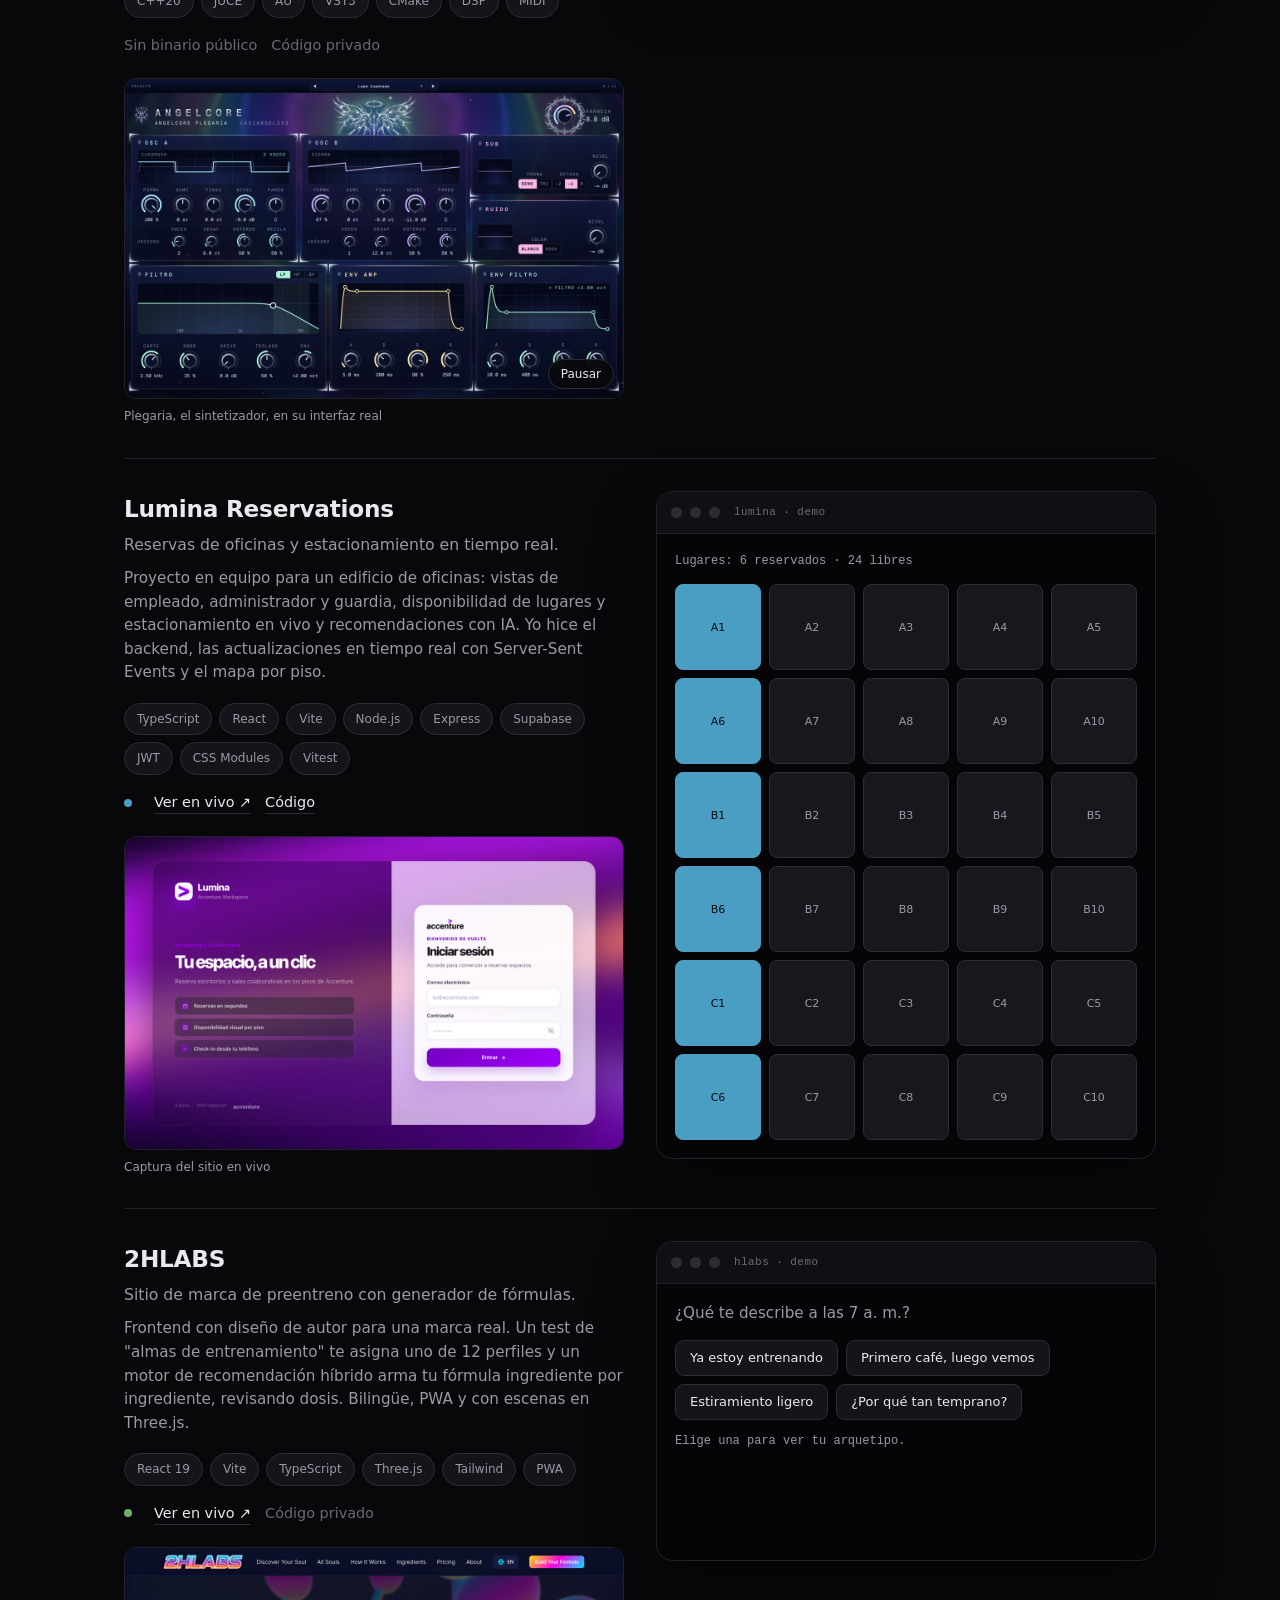
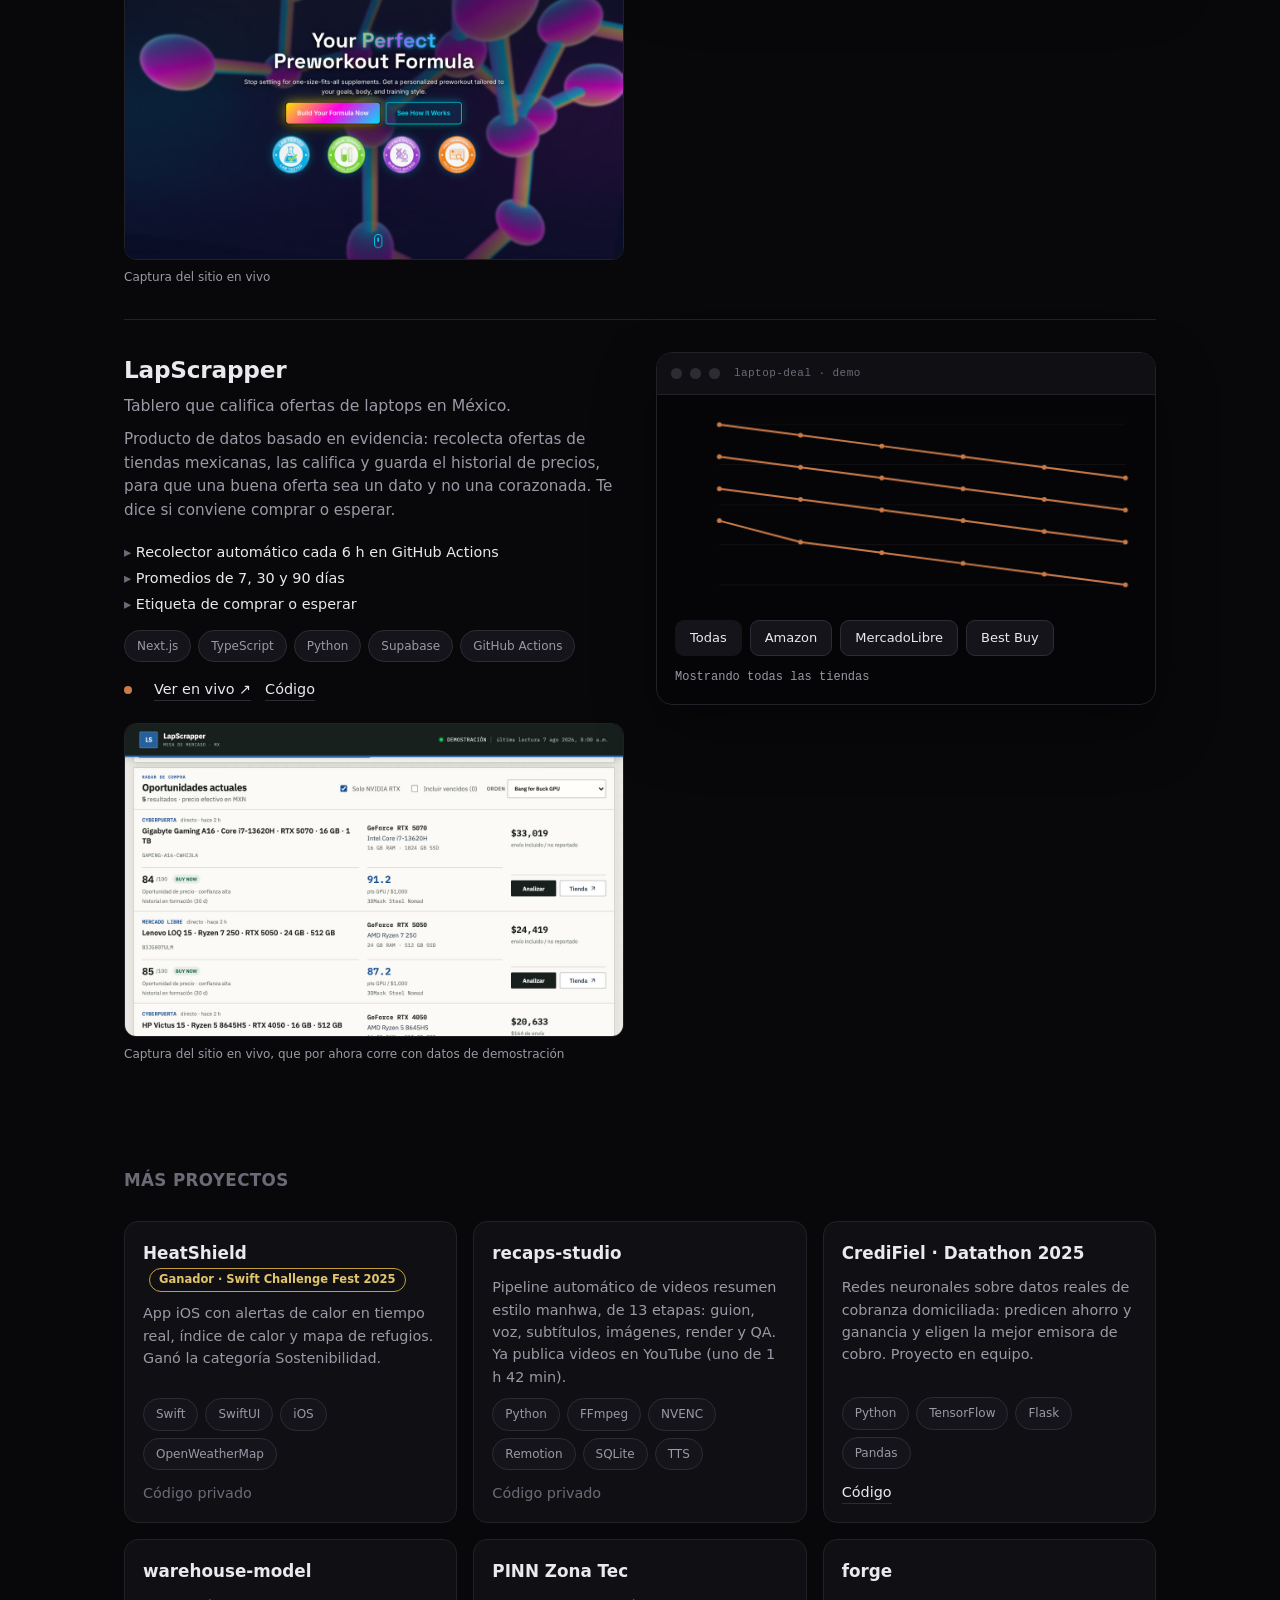
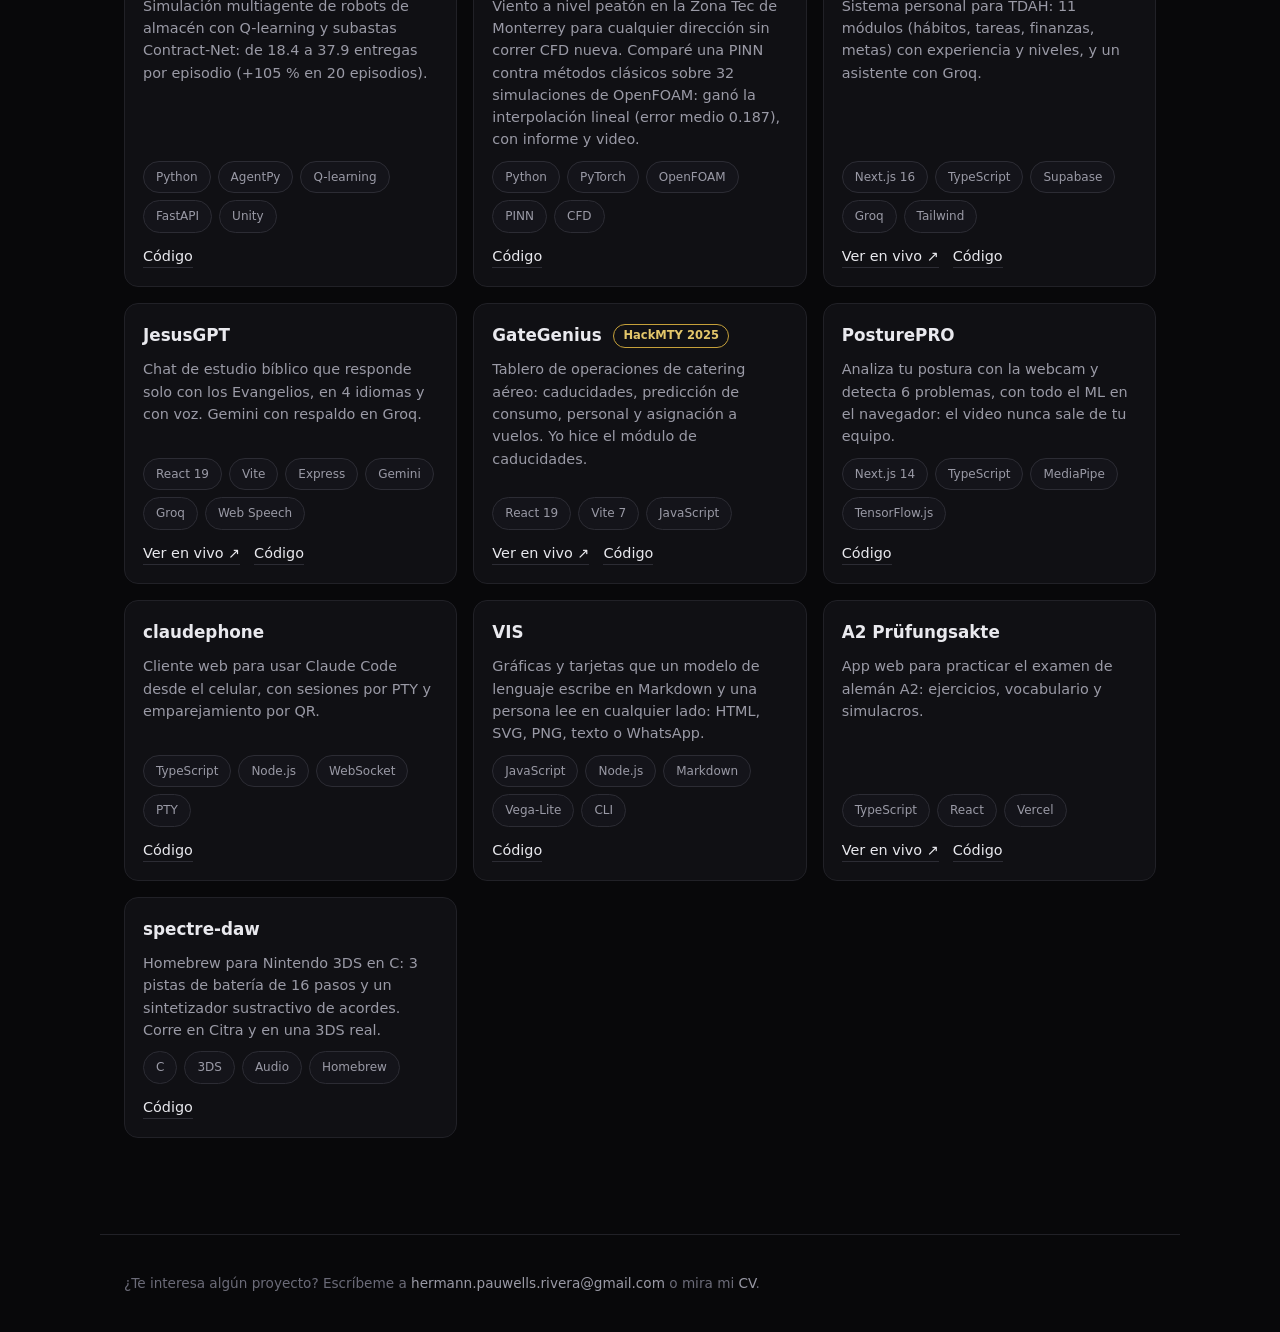
==== commit d7e9c98a: "Revisión: tienda sin desbordar en móvil, WebGPU, PINN Zona Tec y promo nuevo de Umbral" ====
--- a/index.html
+++ b/index.html
@@ -21,7 +21,7 @@
   <meta property="og:image:height" content="630" />
   <meta name="twitter:card" content="summary_large_image" />
   <link rel="icon" href="data:image/svg+xml,%3Csvg xmlns='http://www.w3.org/2000/svg' viewBox='0 0 64 64'%3E%3Crect width='64' height='64' rx='14' fill='%2308080a'/%3E%3Ctext x='32' y='44' font-family='Helvetica,Arial,sans-serif' font-size='34' font-weight='700' text-anchor='middle' fill='%23e9e9ee'%3EH%3C/text%3E%3C/svg%3E" />
-  <link rel="stylesheet" href="assets/styles.css?v=20261112b" />
+  <link rel="stylesheet" href="assets/styles.css?v=20261112c" />
   <script type="application/ld+json">{"@context": "https://schema.org", "@type": "ProfilePage", "url": "https://hermannpr.github.io/best-works/", "inLanguage": "es", "mainEntity": {"@type": "Person", "name": "Hermann Pauwells Rivera", "jobTitle": "Desarrollador de software full-stack", "url": "https://hermannpr.github.io/", "email": "mailto:hermann.pauwells.rivera@gmail.com", "alumniOf": {"@type": "CollegeOrUniversity", "name": "Tecnológico de Monterrey"}, "address": {"@type": "PostalAddress", "addressLocality": "Monterrey", "addressCountry": "MX"}, "sameAs": ["https://github.com/HermannPR", "https://www.linkedin.com/in/hermann-pauwells-rivera"]}}</script>
 </head>
 <body>
@@ -35,7 +35,7 @@
   <header class="hero">
     <p class="eyebrow">Hermann Pauwells Rivera · Ingeniería de software</p>
     <h1>Construyo software que la gente usa.</h1>
-    <p class="lede">Último semestre de Ingeniería en Tecnologías Computacionales en el Tec de Monterrey. Full-stack con TypeScript en el día a día; C++/JUCE para audio y Python para machine learning cuando el proyecto lo pide. Las demos de abajo corren completas en tu navegador: sin backend y sin registro.</p>
+    <p class="lede">Último semestre de Ingeniería en Tecnologías Computacionales en el Tec de Monterrey. Full-stack con TypeScript en el día a día; C++/JUCE para audio, WebGPU para gráficos en tiempo real y Python para machine learning cuando el proyecto lo pide. Las demos de abajo corren completas en tu navegador: sin backend y sin registro.</p>
     <div class="stack" id="stack-badges"></div>
     <nav class="links">
       <a class="primary" href="mailto:hermann.pauwells.rivera@gmail.com">Escríbeme</a>
@@ -63,7 +63,7 @@
     <p>¿Te interesa algún proyecto? Escríbeme a <a href="mailto:hermann.pauwells.rivera@gmail.com">hermann.pauwells.rivera@gmail.com</a> o mira mi <a href="https://hermannpr.github.io/">CV</a>.</p>
   </footer>
 
-  <script src="assets/data.js?v=20261112b"></script>
-  <script src="assets/app.js?v=20261112b"></script>
+  <script src="assets/data.js?v=20261112c"></script>
+  <script src="assets/app.js?v=20261112c"></script>
 </body>
 </html>
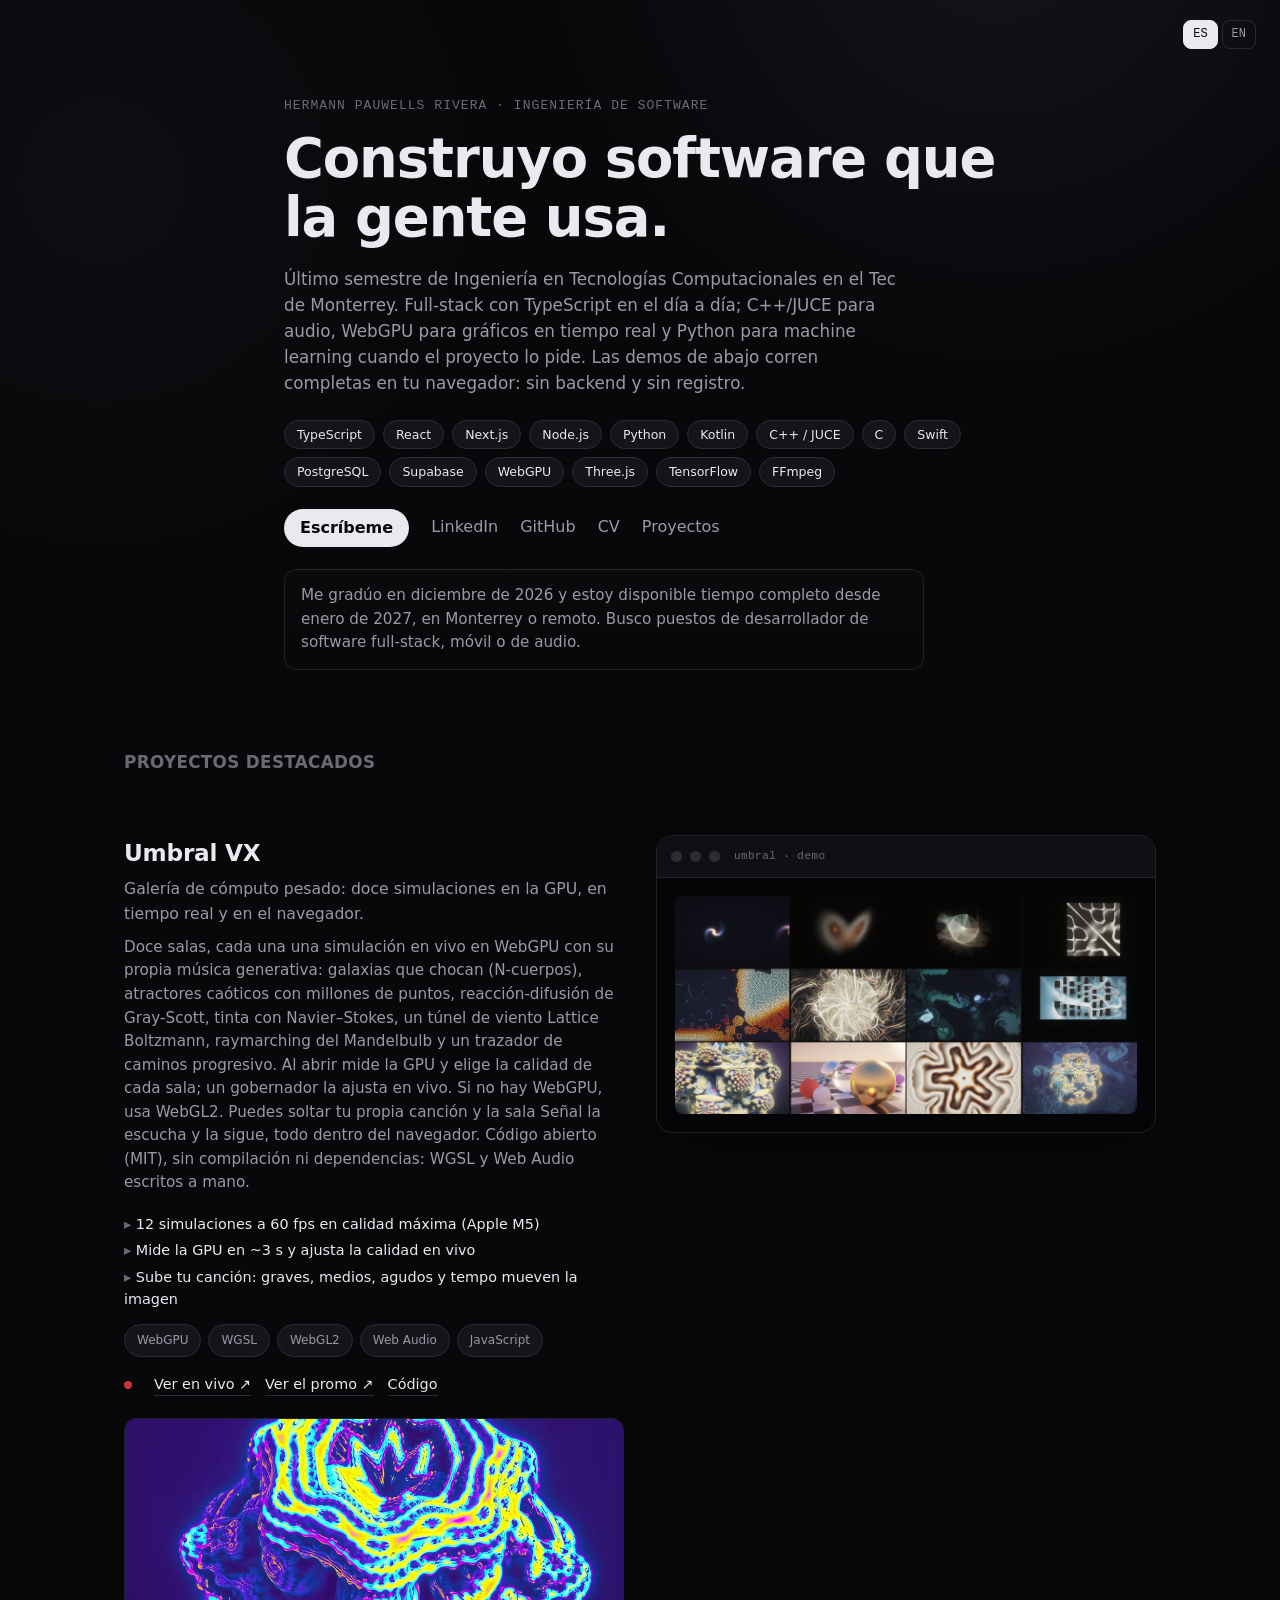
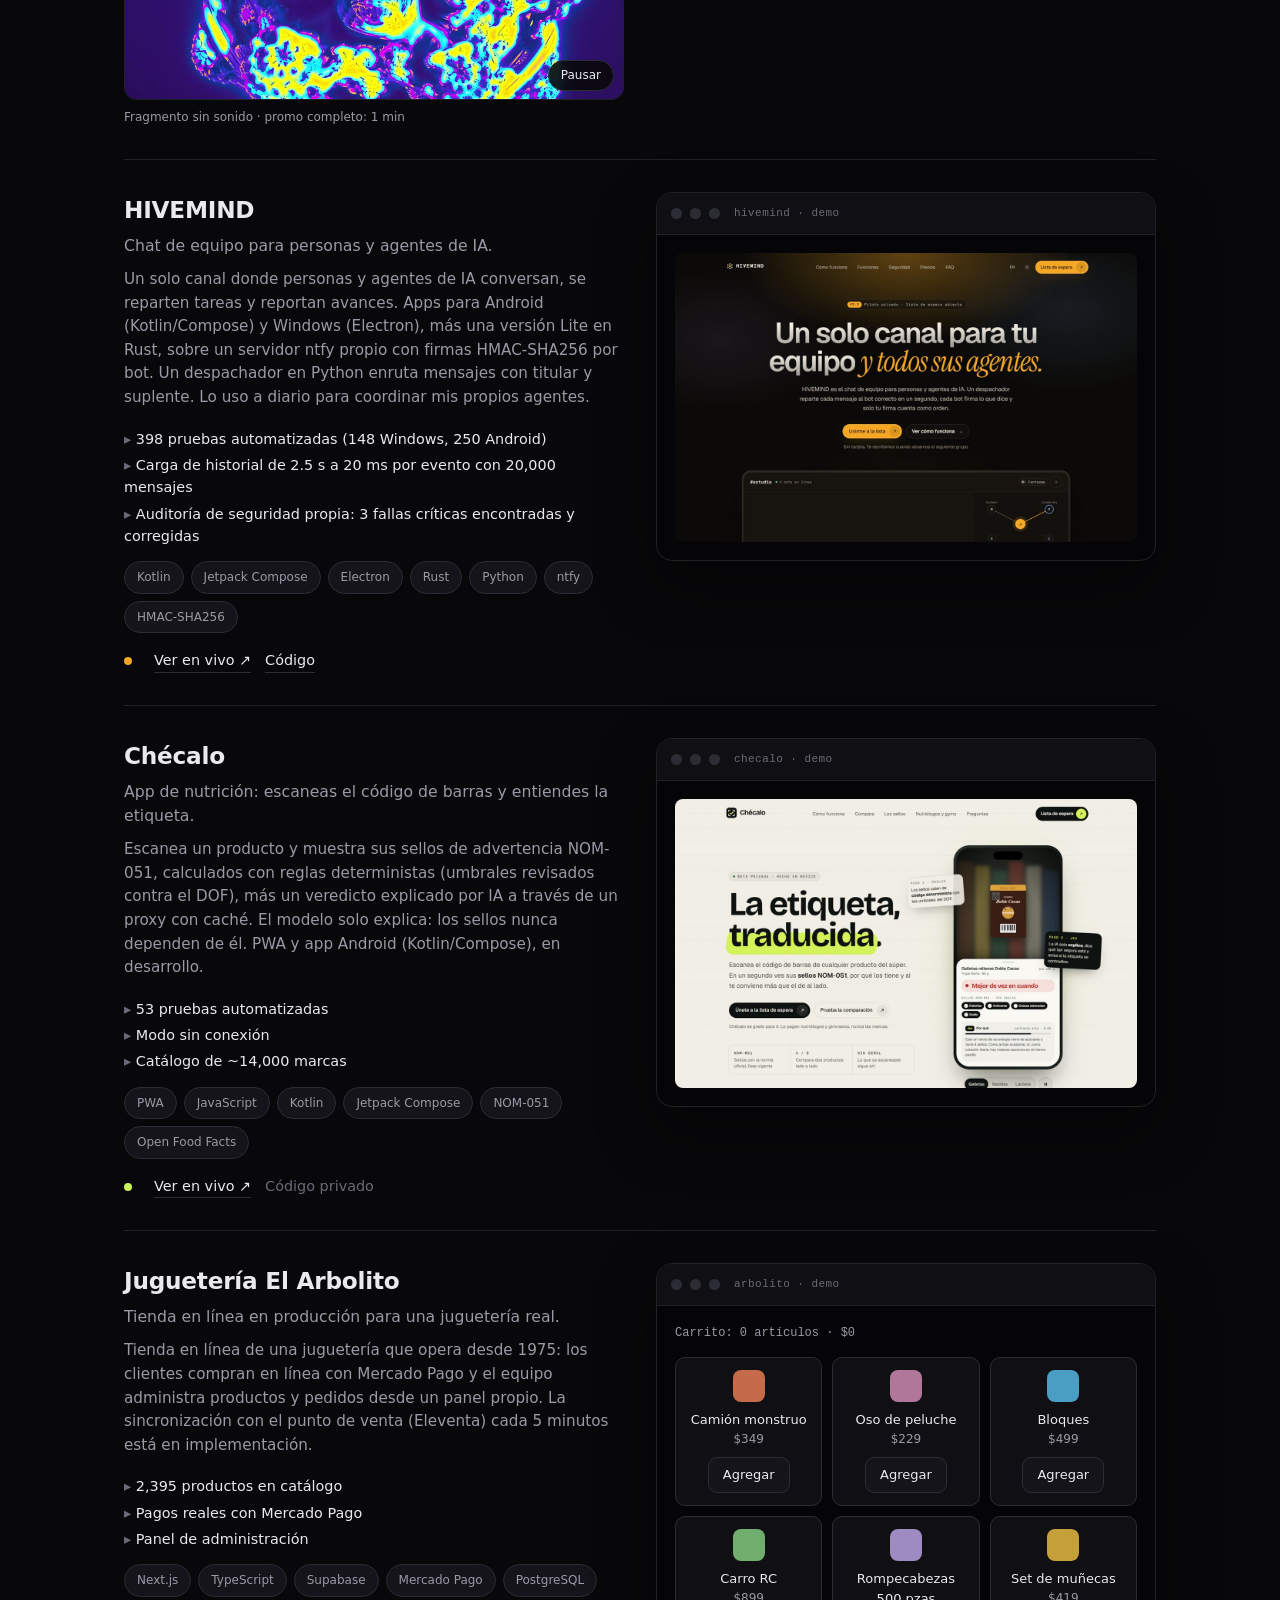
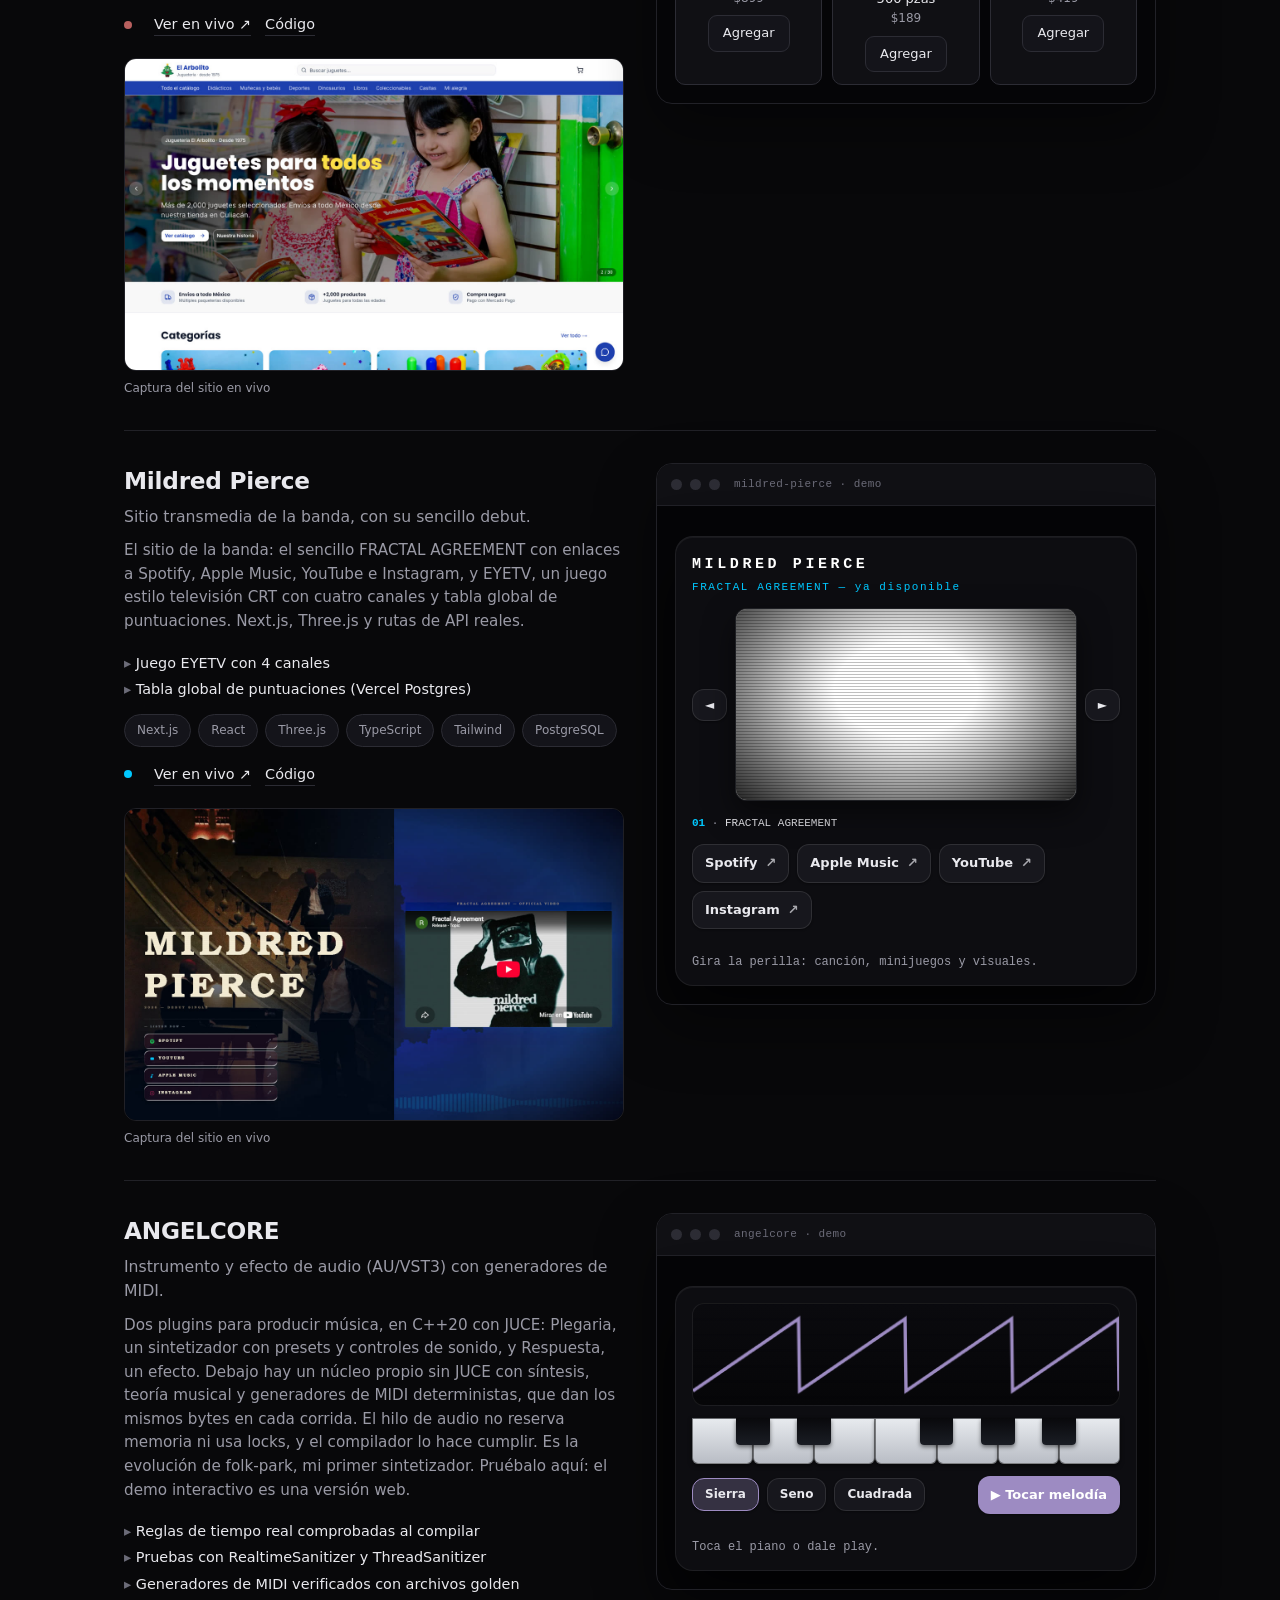
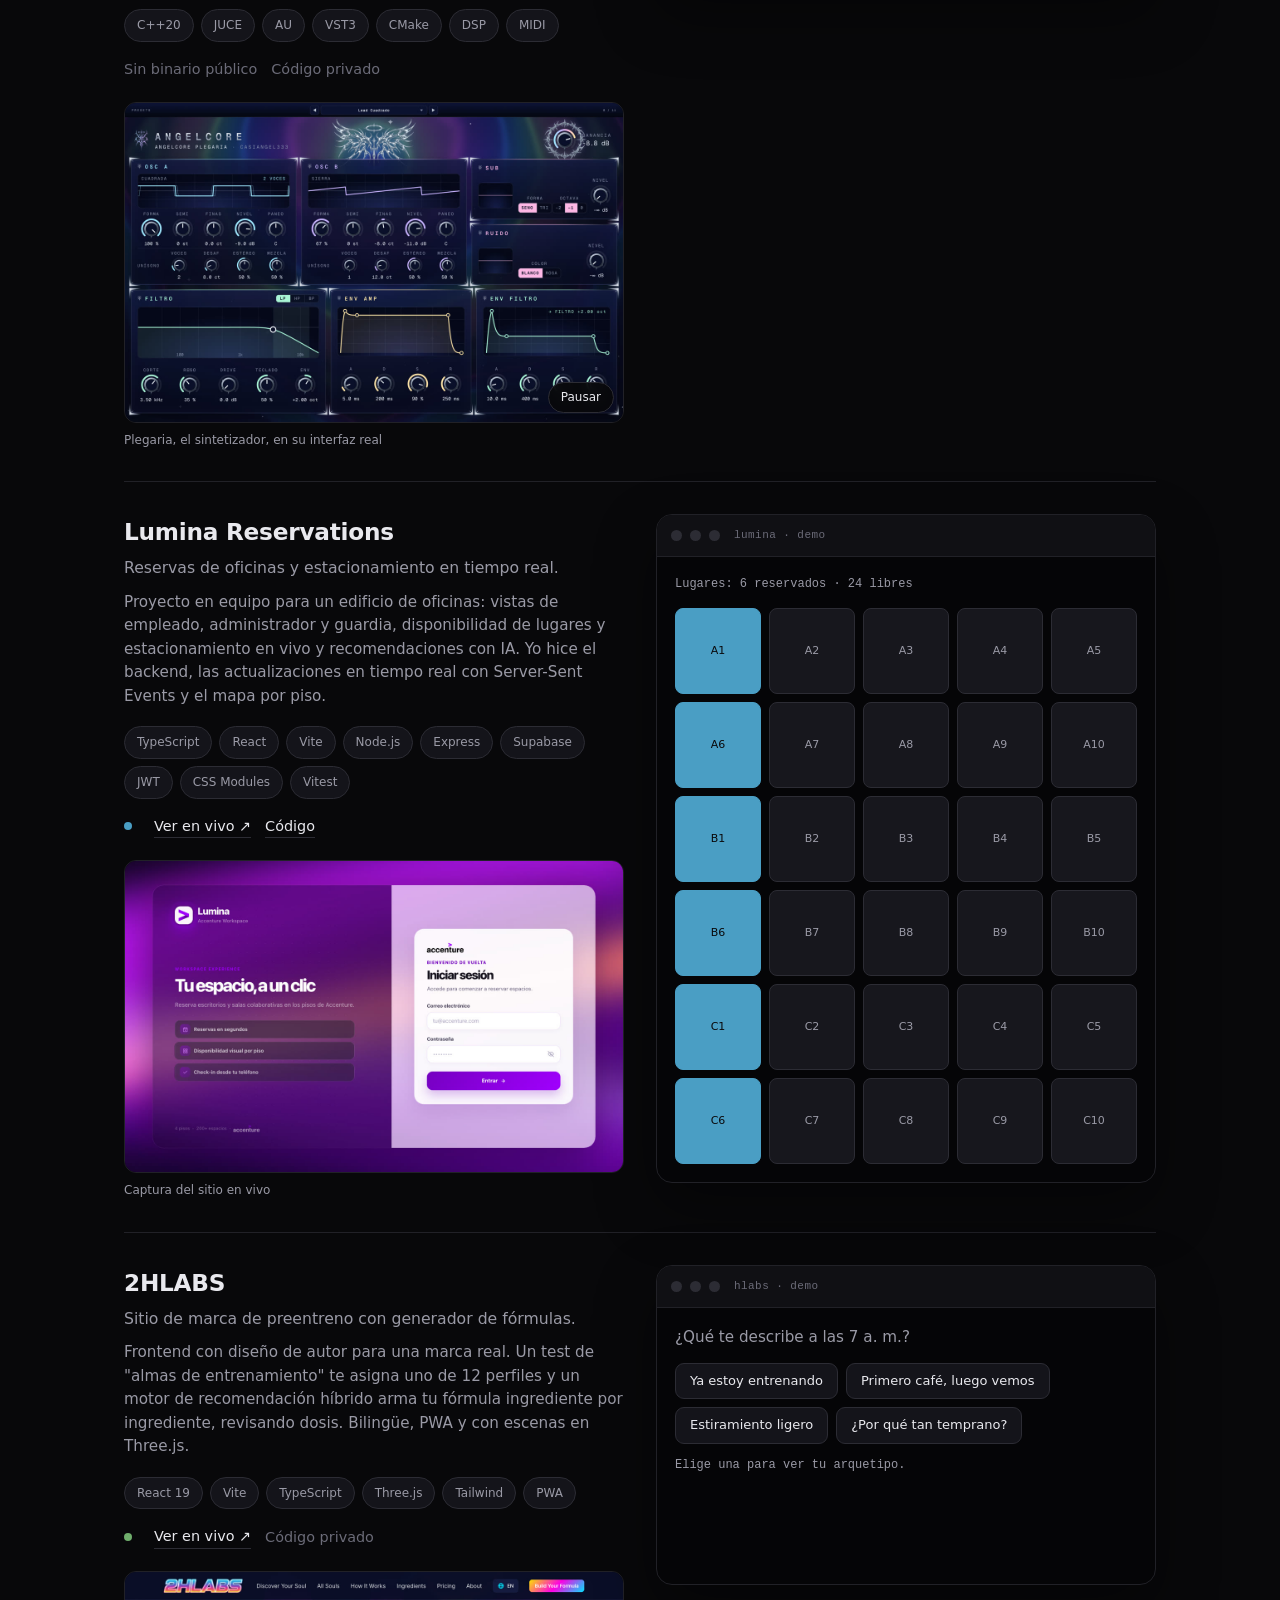
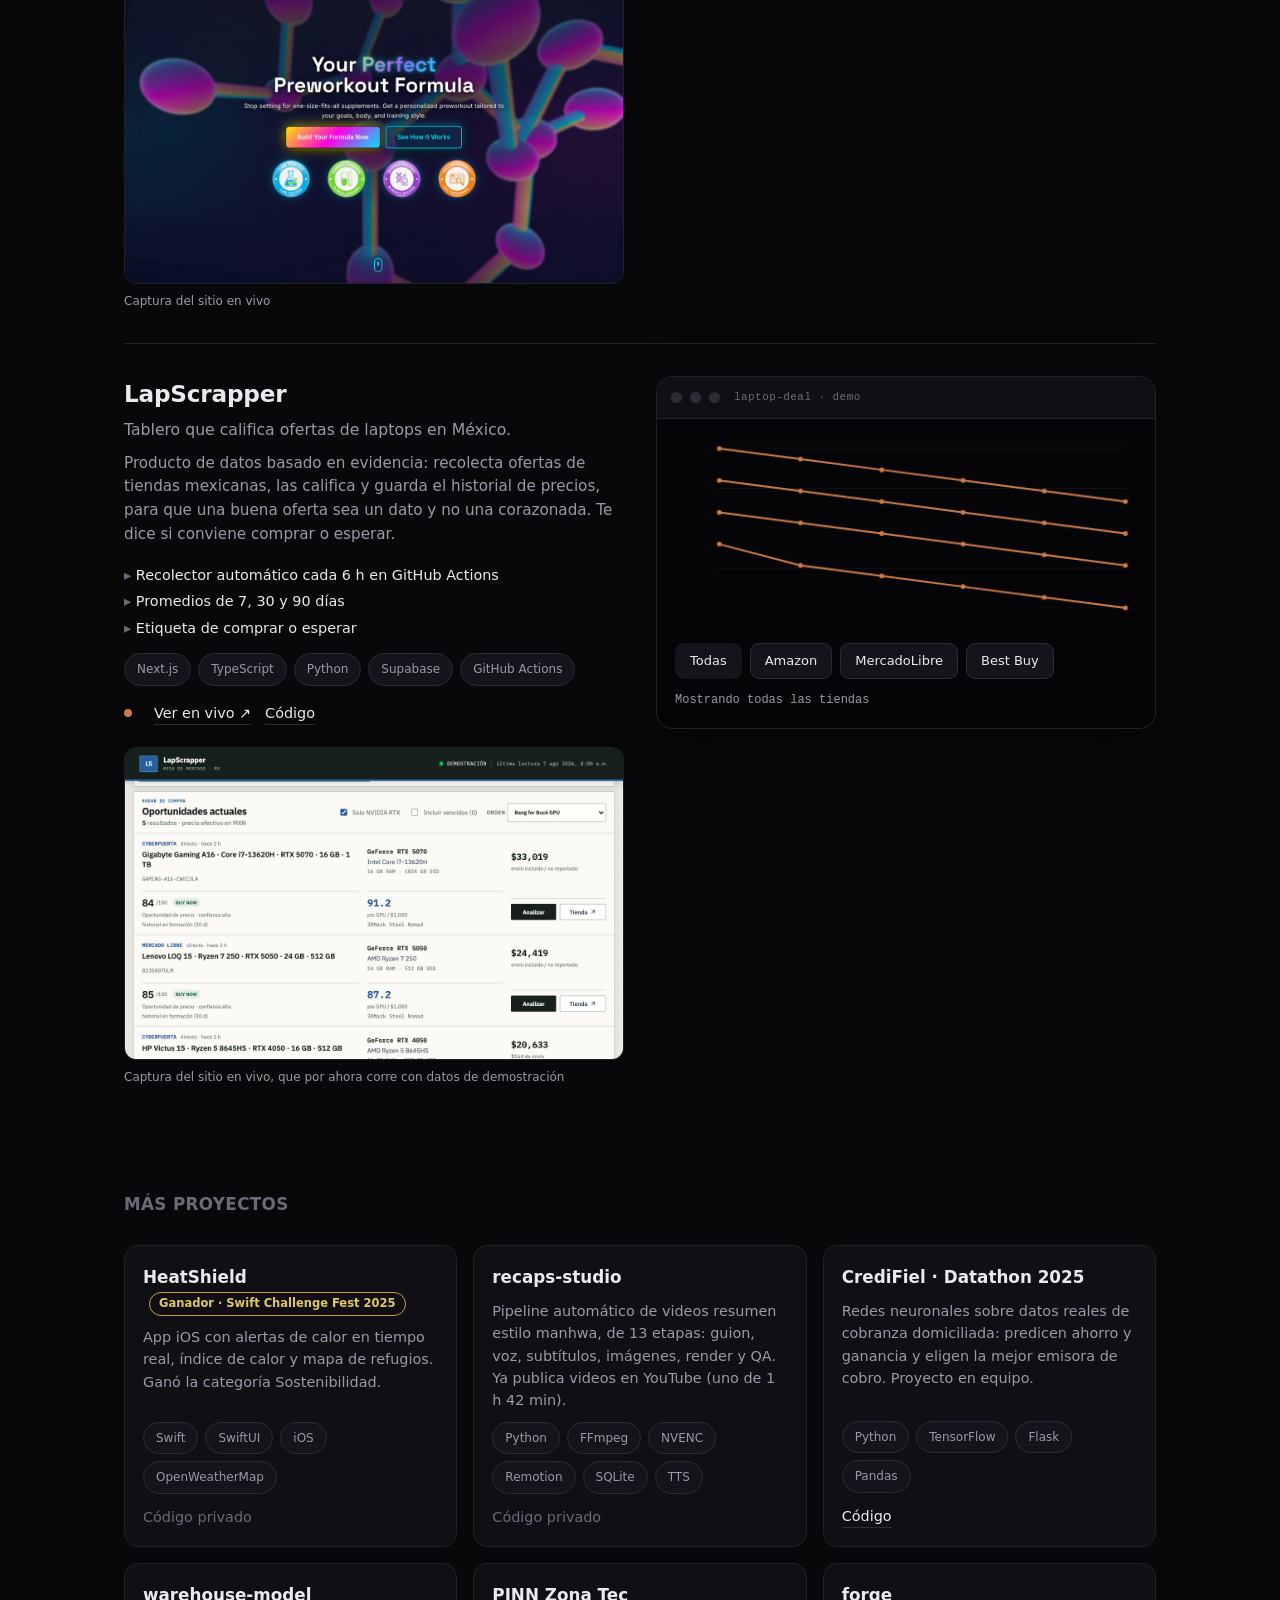
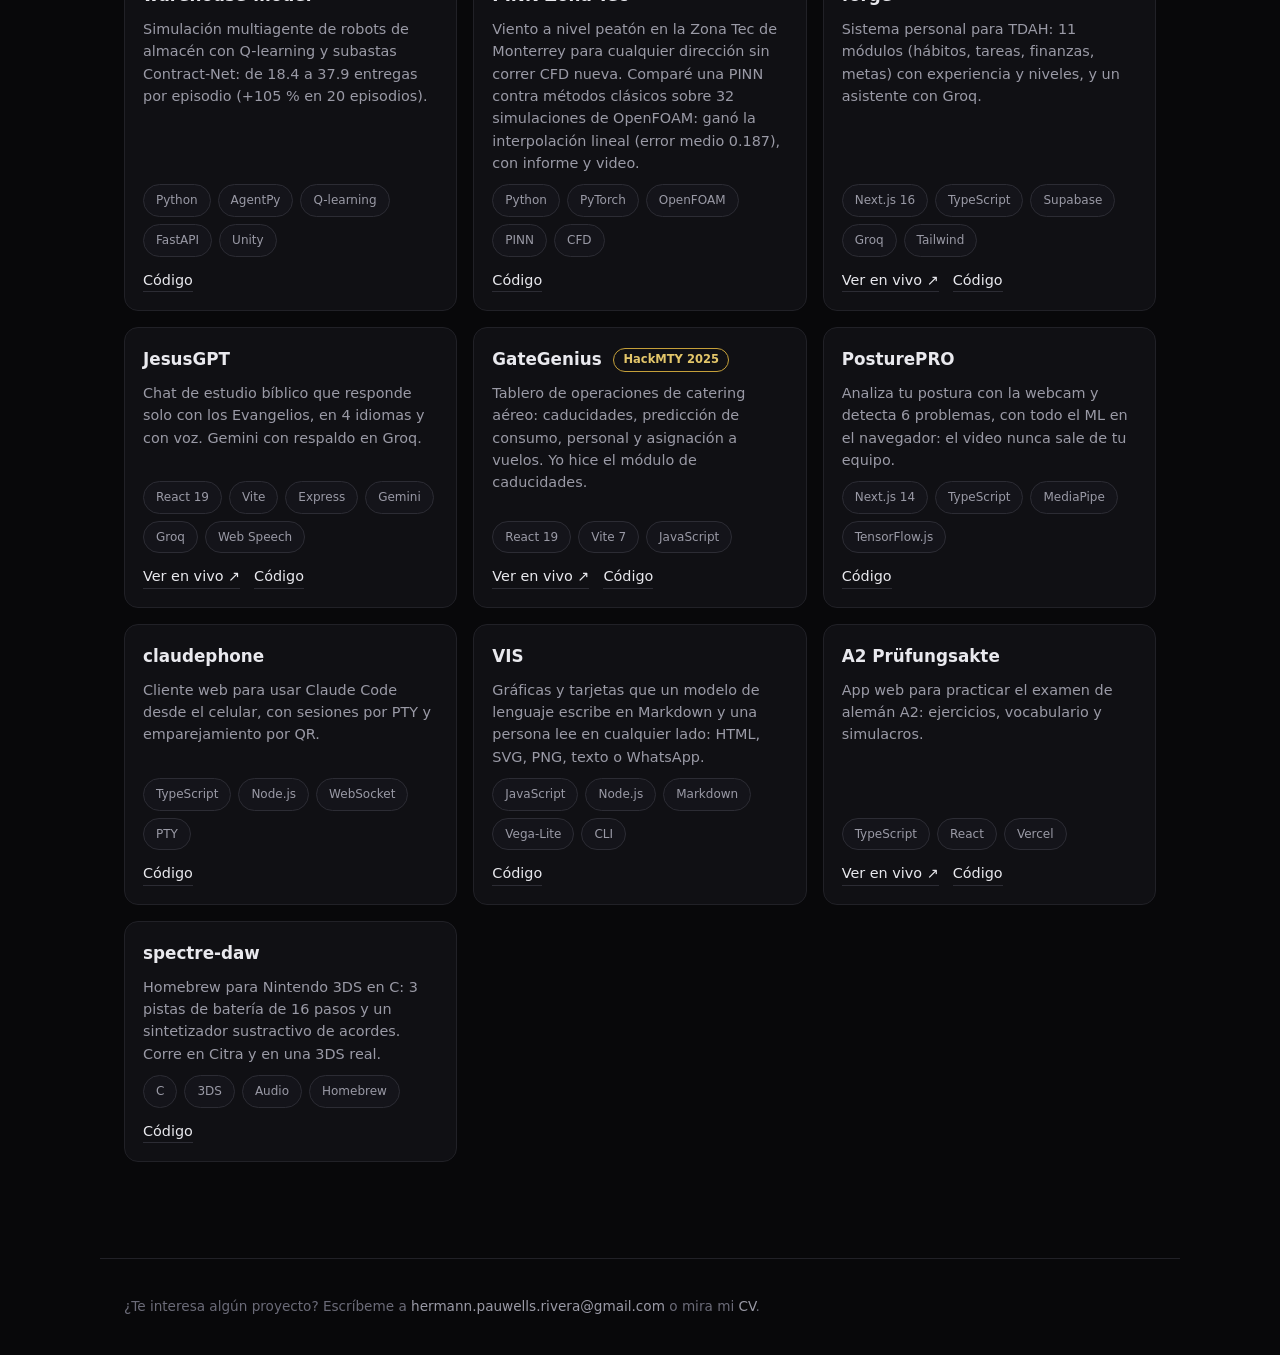
==== commit 06056da6: "Disponibilidad: tiempo completo desde enero de 2027" ====
--- a/index.html
+++ b/index.html
@@ -44,7 +44,7 @@
       <a href="https://hermannpr.github.io/" rel="noopener">CV</a>
       <a href="#projects">Proyectos</a>
     </nav>
-    <p class="open-to">Disponible tiempo completo desde diciembre de 2026, en Monterrey o remoto. Busco puestos de desarrollador de software full-stack, móvil o de audio.</p>
+    <p class="open-to">Me gradúo en diciembre de 2026 y estoy disponible tiempo completo desde enero de 2027, en Monterrey o remoto. Busco puestos de desarrollador de software full-stack, móvil o de audio.</p>
   </header>
 
   <main id="projects">
